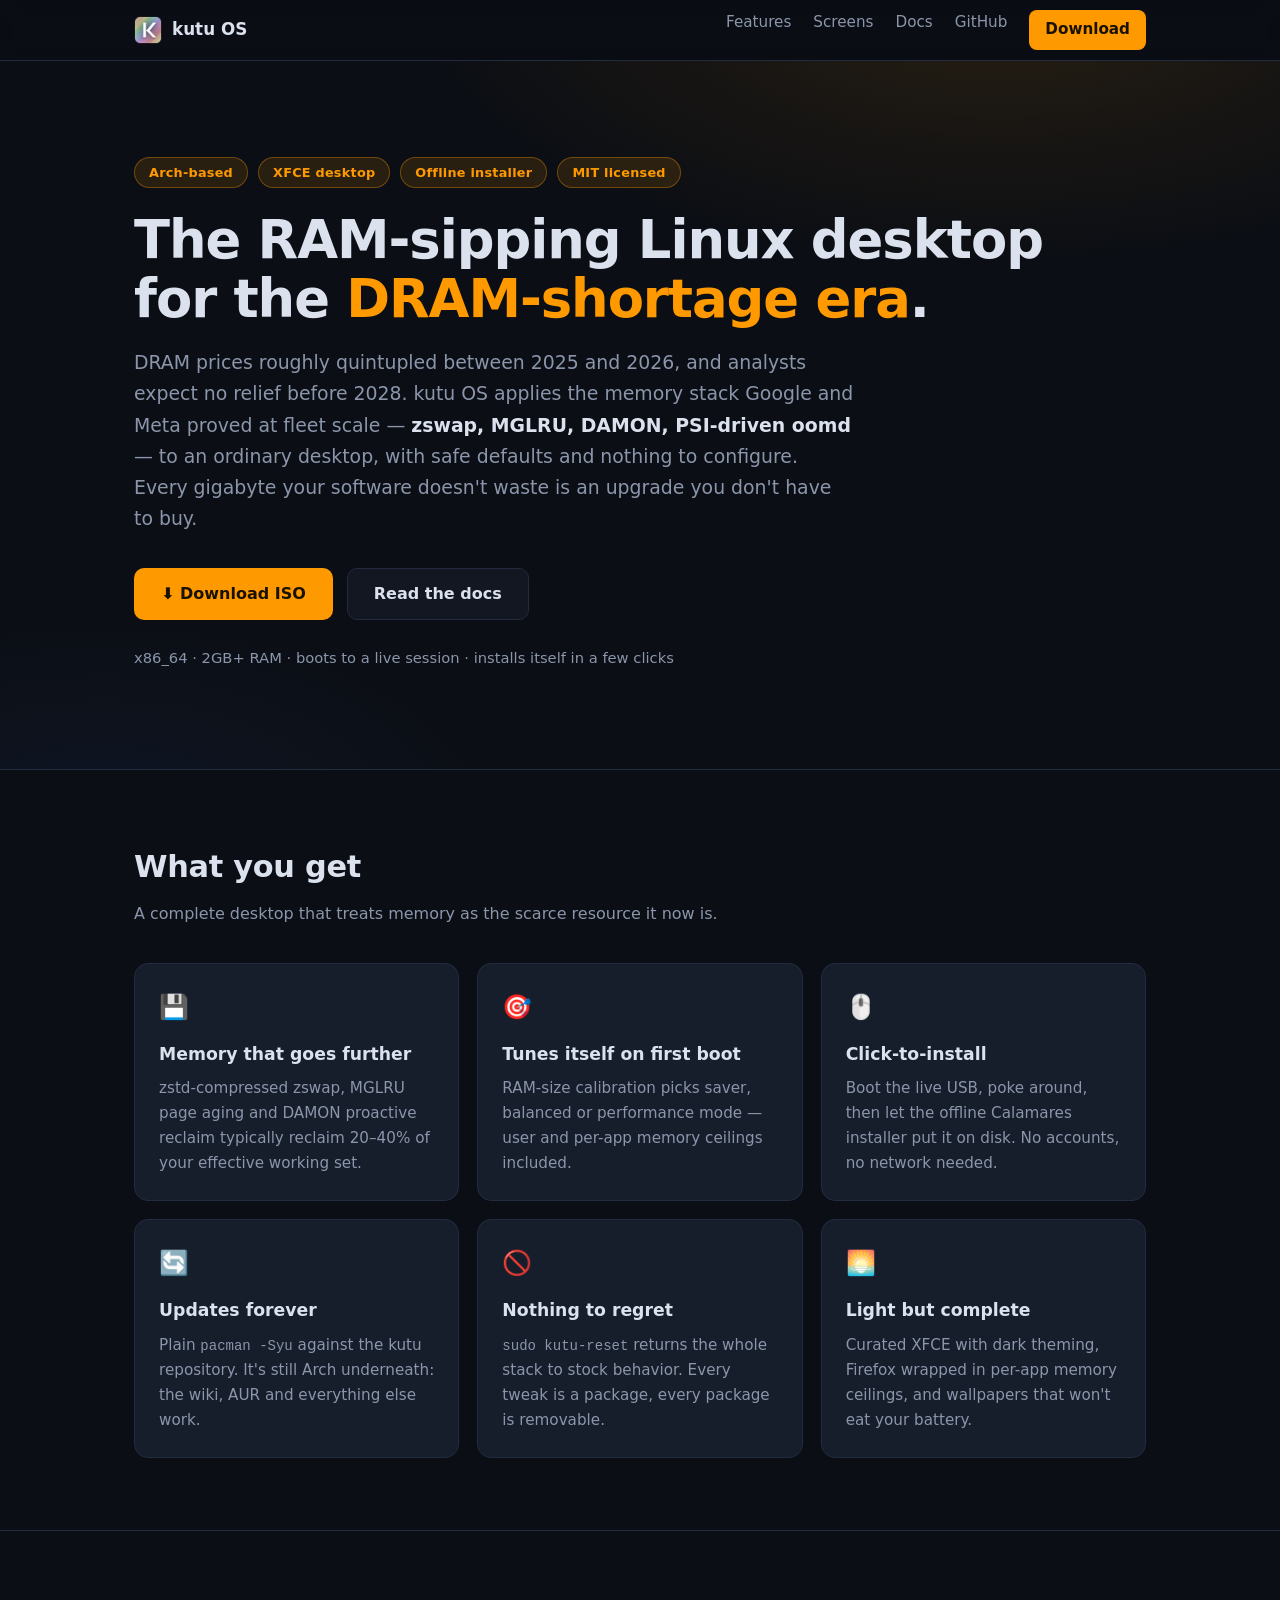
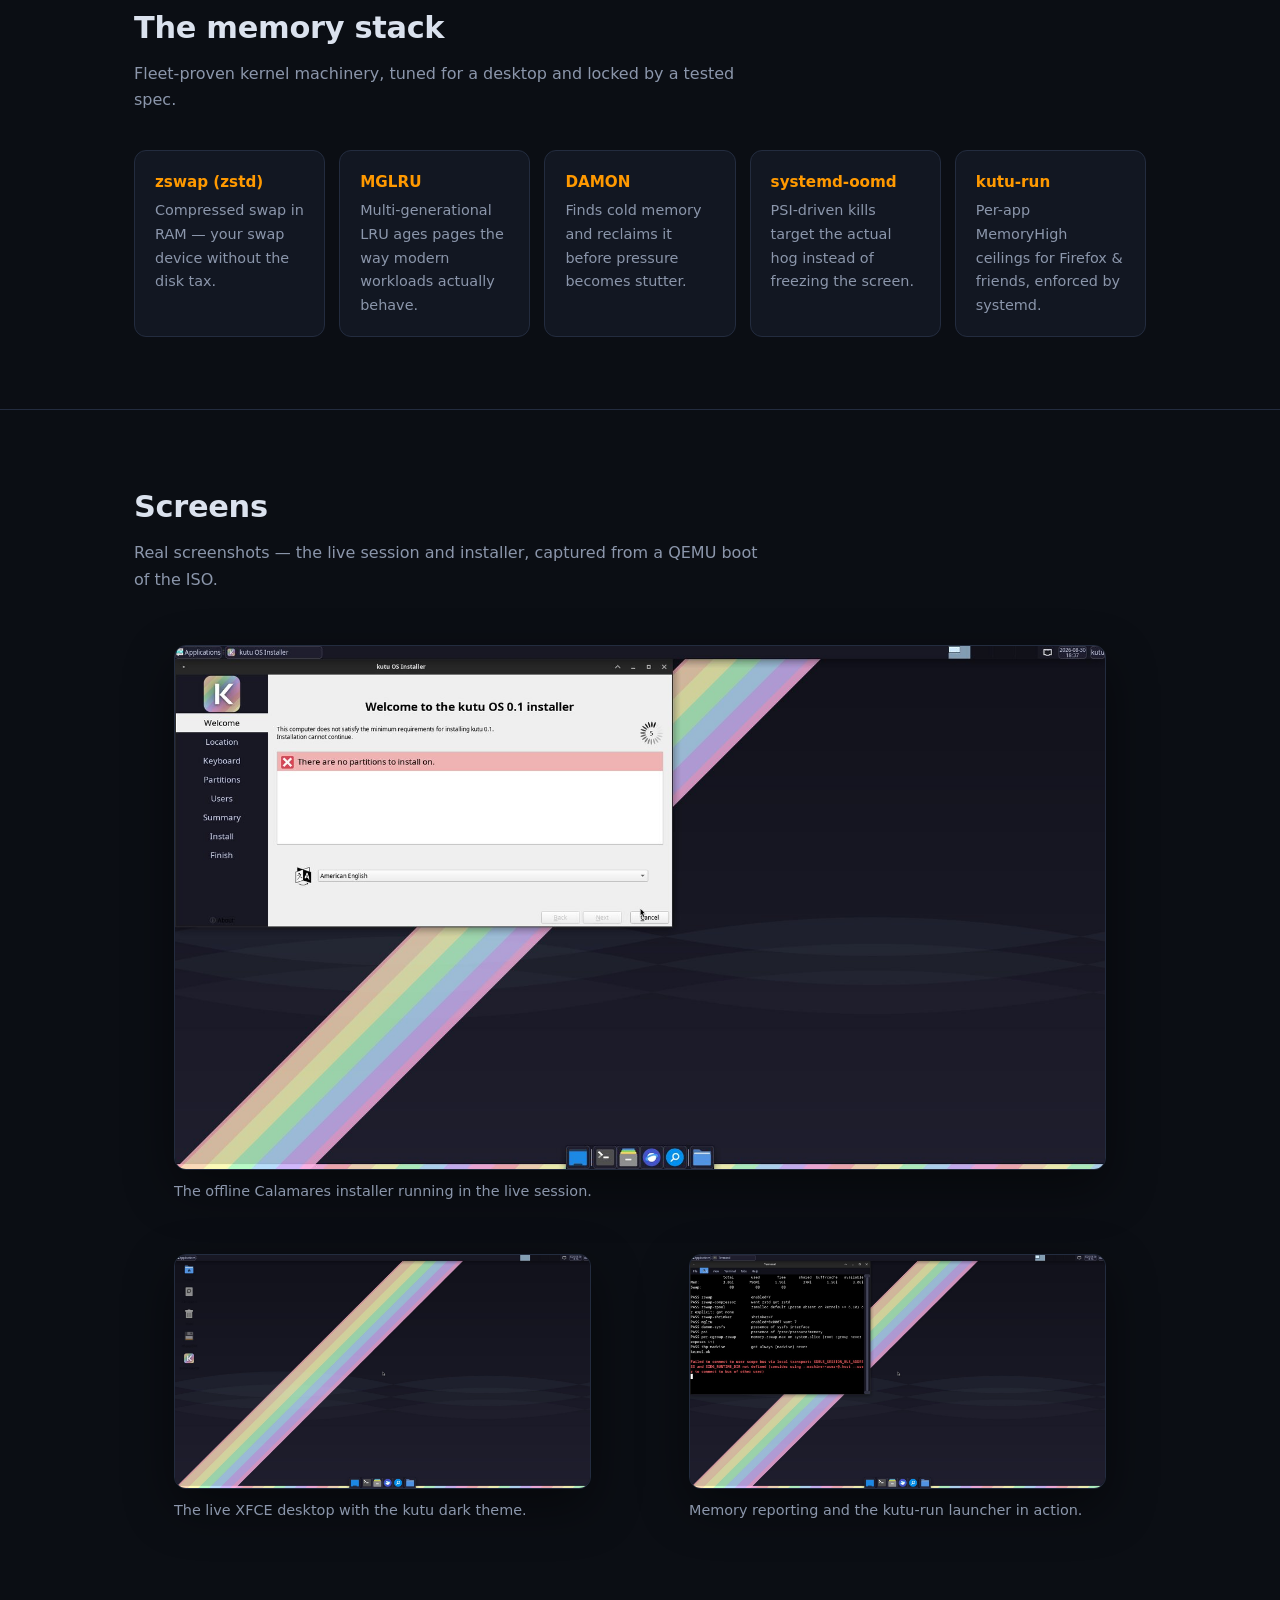
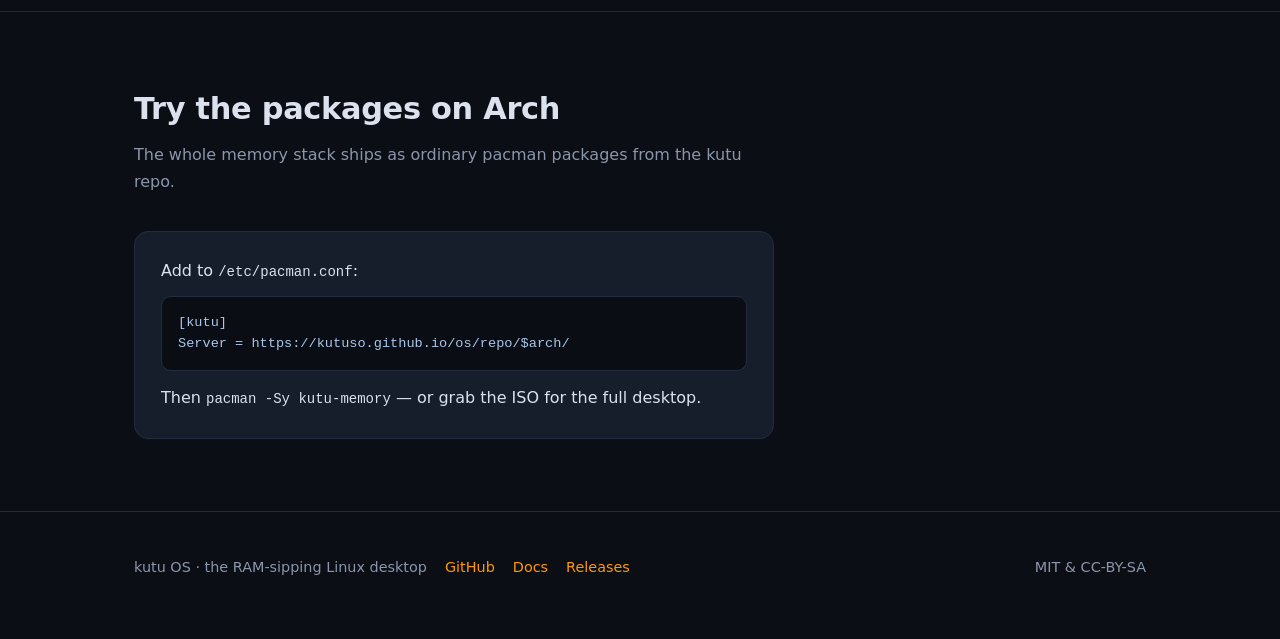
==== docs/index.html @ 1051f547 "site: host from docs/ via branch pages, move AI plans to superpowers/ pages now deploys from master " ====
<!DOCTYPE html>
<html lang="en">
<head>
  <meta charset="utf-8">
  <meta name="viewport" content="width=device-width, initial-scale=1">
  <title>kutu OS — the RAM-sipping Linux desktop</title>
  <meta name="description" content="kutu OS: a Linux desktop that treats memory as the scarce resource it is. zswap, MGLRU, DAMON, PSI-driven oomd — proven fleet-scale memory conservation for your machine.">
  <meta property="og:title" content="kutu OS — the RAM-sipping Linux desktop">
  <meta property="og:description" content="zswap, MGLRU, DAMON and PSI-driven oomd, tuned for a desktop that runs great on 4–16GB.">
  <meta property="og:image" content="screenshots/desktop.jpg">
  <style>
    :root {
      --bg: #0b0e14;
      --bg-soft: #121722;
      --card: #161d2b;
      --line: #232c3f;
      --text: #dbe2ee;
      --muted: #8b96ab;
      --accent: #ff9900;
      --accent-soft: rgba(255, 153, 0, 0.12);
      --maxw: 1060px;
    }
    * { box-sizing: border-box; }
    html { scroll-behavior: smooth; }
    body {
      margin: 0;
      background: var(--bg);
      color: var(--text);
      font: 16px/1.65 system-ui, "Segoe UI", Roboto, "Helvetica Neue", sans-serif;
    }
    a { color: var(--accent); text-decoration: none; }
    a:hover { text-decoration: underline; }
    code, pre {
      font: 0.875rem/1.5 ui-monospace, "Cascadia Code", Menlo, Consolas, monospace;
    }
    .wrap { max-width: var(--maxw); margin: 0 auto; padding: 0 24px; }

    nav {
      position: sticky; top: 0; z-index: 10;
      background: rgba(11, 14, 20, 0.85);
      backdrop-filter: blur(8px);
      border-bottom: 1px solid var(--line);
    }
    nav .wrap {
      display: flex; align-items: center; gap: 28px; height: 60px;
    }
    nav .brand {
      display: flex; align-items: center; gap: 10px;
      font-weight: 700; font-size: 1.05rem; color: var(--text);
    }
    nav .brand img { height: 28px; width: 28px; }
    nav .links { margin-left: auto; display: flex; gap: 22px; }
    nav .links a { color: var(--muted); font-size: 0.95rem; }
    nav .links a:hover { color: var(--text); text-decoration: none; }
    nav .links a.cta {
      color: #1a1200; background: var(--accent);
      padding: 7px 16px; border-radius: 8px; font-weight: 600;
    }
    nav .links a.cta:hover { filter: brightness(1.08); }

    header.hero {
      position: relative;
      padding: 96px 0 84px;
      background:
        radial-gradient(900px 420px at 78% -10%, var(--accent-soft), transparent 65%),
        radial-gradient(700px 380px at 8% 110%, rgba(64, 120, 255, 0.08), transparent 60%),
        var(--bg);
      border-bottom: 1px solid var(--line);
    }
    .chips { display: flex; flex-wrap: wrap; gap: 10px; margin-bottom: 22px; }
    .chip {
      font-size: 0.8rem; font-weight: 600; letter-spacing: 0.02em;
      color: var(--accent);
      background: var(--accent-soft);
      border: 1px solid rgba(255, 153, 0, 0.35);
      border-radius: 999px; padding: 4px 14px;
    }
    h1 {
      margin: 0 0 18px; font-size: clamp(2.1rem, 5vw, 3.3rem);
      line-height: 1.12; letter-spacing: -0.02em; font-weight: 800;
    }
    h1 .accent { color: var(--accent); }
    .lede { font-size: 1.18rem; color: var(--muted); max-width: 720px; }
    .lede strong { color: var(--text); }
    .hero-btns { display: flex; flex-wrap: wrap; gap: 14px; margin-top: 34px; }
    .btn {
      display: inline-flex; align-items: center; gap: 8px;
      padding: 12px 26px; border-radius: 10px; font-weight: 600;
      border: 1px solid transparent; font-size: 1rem;
    }
    .btn:hover { text-decoration: none; filter: brightness(1.08); }
    .btn-primary { background: var(--accent); color: #1a1200; }
    .btn-ghost { border-color: var(--line); color: var(--text); background: var(--bg-soft); }
    .hero-meta { margin-top: 26px; color: var(--muted); font-size: 0.92rem; }

    section { padding: 72px 0; border-bottom: 1px solid var(--line); }
    h2 {
      margin: 0 0 8px; font-size: 1.9rem; letter-spacing: -0.01em;
      font-weight: 750;
    }
    .section-sub { color: var(--muted); margin: 0 0 36px; max-width: 640px; }

    .grid { display: grid; gap: 18px; grid-template-columns: repeat(auto-fit, minmax(290px, 1fr)); }
    .card {
      background: var(--card); border: 1px solid var(--line);
      border-radius: 14px; padding: 24px;
    }
    .card h3 { margin: 12px 0 8px; font-size: 1.08rem; }
    .card p { margin: 0; color: var(--muted); font-size: 0.95rem; }
    .card .ico { font-size: 1.5rem; }

    .stack-strip {
      display: grid; gap: 14px;
      grid-template-columns: repeat(auto-fit, minmax(190px, 1fr));
    }
    .stack-strip .cell {
      background: var(--bg-soft); border: 1px solid var(--line);
      border-radius: 12px; padding: 18px 20px;
    }
    .stack-strip b { color: var(--accent); font-size: 0.95rem; }
    .stack-strip span { display: block; color: var(--muted); font-size: 0.9rem; margin-top: 4px; }

    .shots { display: grid; gap: 18px; grid-template-columns: 1fr; }
    .shot { position: relative; }
    .shot img {
      width: 100%; display: block; border-radius: 12px;
      border: 1px solid var(--line);
      box-shadow: 0 18px 50px rgba(0, 0, 0, 0.45);
    }
    .shot figcaption { color: var(--muted); font-size: 0.9rem; margin-top: 10px; }
    .shot-grid { display: grid; gap: 18px; grid-template-columns: repeat(auto-fit, minmax(300px, 1fr)); }

    .repo-box {
      background: var(--card); border: 1px solid var(--line);
      border-radius: 14px; padding: 26px; max-width: 640px;
    }
    .repo-box pre {
      margin: 12px 0 0; padding: 16px; border-radius: 10px;
      background: #0a0d13; border: 1px solid var(--line);
      overflow-x: auto; color: #a8c7ea; font-size: 0.85rem;
    }

    footer { padding: 44px 0 60px; color: var(--muted); font-size: 0.9rem; }
    footer .wrap { display: flex; flex-wrap: wrap; gap: 18px; align-items: center; }
    footer .sep { margin-left: auto; }
  </style>
</head>
<body>

<nav>
  <div class="wrap">
    <a class="brand" href="#"><img src="logo.png" alt="kutu OS logo"> kutu OS</a>
    <div class="links">
      <a href="#features">Features</a>
      <a href="#screens">Screens</a>
      <a href="docs.html">Docs</a>
      <a href="https://github.com/kutuso/os">GitHub</a>
      <a class="cta" href="https://github.com/kutuso/os/releases/latest">Download</a>
    </div>
  </div>
</nav>

<header class="hero">
  <div class="wrap">
    <div class="chips">
      <span class="chip">Arch-based</span>
      <span class="chip">XFCE desktop</span>
      <span class="chip">Offline installer</span>
      <span class="chip">MIT licensed</span>
    </div>
    <h1>The RAM-sipping Linux desktop<br>for the <span class="accent">DRAM-shortage era</span>.</h1>
    <p class="lede">
      DRAM prices roughly quintupled between 2025 and 2026, and analysts expect no
      relief before 2028. kutu OS applies the memory stack Google and Meta proved at
      fleet scale — <strong>zswap, MGLRU, DAMON, PSI-driven oomd</strong> — to an
      ordinary desktop, with safe defaults and nothing to configure. Every gigabyte
      your software doesn't waste is an upgrade you don't have to buy.
    </p>
    <div class="hero-btns">
      <a class="btn btn-primary" href="https://github.com/kutuso/os/releases/latest">&#11015;&#65039; Download ISO</a>
      <a class="btn btn-ghost" href="docs.html">Read the docs</a>
    </div>
    <p class="hero-meta">x86_64 &middot; 2GB+ RAM &middot; boots to a live session &middot; installs itself in a few clicks</p>
  </div>
</header>

<section id="features">
  <div class="wrap">
    <h2>What you get</h2>
    <p class="section-sub">A complete desktop that treats memory as the scarce resource it now is.</p>
    <div class="grid">
      <div class="card"><div class="ico">&#128190;</div><h3>Memory that goes further</h3>
        <p>zstd-compressed zswap, MGLRU page aging and DAMON proactive reclaim typically reclaim 20–40% of your effective working set.</p></div>
      <div class="card"><div class="ico">&#127919;</div><h3>Tunes itself on first boot</h3>
        <p>RAM-size calibration picks saver, balanced or performance mode — user and per-app memory ceilings included.</p></div>
      <div class="card"><div class="ico">&#128433;&#65039;</div><h3>Click-to-install</h3>
        <p>Boot the live USB, poke around, then let the offline Calamares installer put it on disk. No accounts, no network needed.</p></div>
      <div class="card"><div class="ico">&#128260;</div><h3>Updates forever</h3>
        <p>Plain <code>pacman -Syu</code> against the kutu repository. It's still Arch underneath: the wiki, AUR and everything else work.</p></div>
      <div class="card"><div class="ico">&#128683;</div><h3>Nothing to regret</h3>
        <p><code>sudo kutu-reset</code> returns the whole stack to stock behavior. Every tweak is a package, every package is removable.</p></div>
      <div class="card"><div class="ico">&#127749;</div><h3>Light but complete</h3>
        <p>Curated XFCE with dark theming, Firefox wrapped in per-app memory ceilings, and wallpapers that won't eat your battery.</p></div>
    </div>
  </div>
</section>

<section id="stack">
  <div class="wrap">
    <h2>The memory stack</h2>
    <p class="section-sub">Fleet-proven kernel machinery, tuned for a desktop and locked by a tested spec.</p>
    <div class="stack-strip">
      <div class="cell"><b>zswap (zstd)</b><span>Compressed swap in RAM — your swap device without the disk tax.</span></div>
      <div class="cell"><b>MGLRU</b><span>Multi-generational LRU ages pages the way modern workloads actually behave.</span></div>
      <div class="cell"><b>DAMON</b><span>Finds cold memory and reclaims it before pressure becomes stutter.</span></div>
      <div class="cell"><b>systemd-oomd</b><span>PSI-driven kills target the actual hog instead of freezing the screen.</span></div>
      <div class="cell"><b>kutu-run</b><span>Per-app MemoryHigh ceilings for Firefox &amp; friends, enforced by systemd.</span></div>
    </div>
  </div>
</section>

<section id="screens">
  <div class="wrap">
    <h2>Screens</h2>
    <p class="section-sub">Real screenshots — the live session and installer, captured from a QEMU boot of the ISO.</p>
    <div class="shots">
      <figure class="shot">
        <img src="screenshots/installer.jpg" alt="The kutu OS Calamares installer" loading="lazy">
        <figcaption>The offline Calamares installer running in the live session.</figcaption>
      </figure>
      <div class="shot-grid">
        <figure class="shot">
          <img src="screenshots/desktop.jpg" alt="kutu OS live XFCE desktop" loading="lazy">
          <figcaption>The live XFCE desktop with the kutu dark theme.</figcaption>
        </figure>
        <figure class="shot">
          <img src="screenshots/terminal.jpg" alt="kutu OS memory tools in a terminal" loading="lazy">
          <figcaption>Memory reporting and the kutu-run launcher in action.</figcaption>
        </figure>
      </div>
    </div>
  </div>
</section>

<section id="repo">
  <div class="wrap">
    <h2>Try the packages on Arch</h2>
    <p class="section-sub">The whole memory stack ships as ordinary pacman packages from the kutu repo.</p>
    <div class="repo-box">
      <p style="margin:0">Add to <code>/etc/pacman.conf</code>:</p>
      <pre>[kutu]
Server = https://kutuso.github.io/os/repo/$arch/</pre>
      <p style="margin:14px 0 0">Then <code>pacman -Sy kutu-memory</code> — or grab the ISO for the full desktop.</p>
    </div>
  </div>
</section>

<footer>
  <div class="wrap">
    <span>kutu OS &middot; the RAM-sipping Linux desktop</span>
    <a href="https://github.com/kutuso/os">GitHub</a>
    <a href="docs.html">Docs</a>
    <a href="https://github.com/kutuso/os/releases">Releases</a>
    <span class="sep">MIT &amp; CC-BY-SA</span>
  </div>
</footer>

</body>
</html>
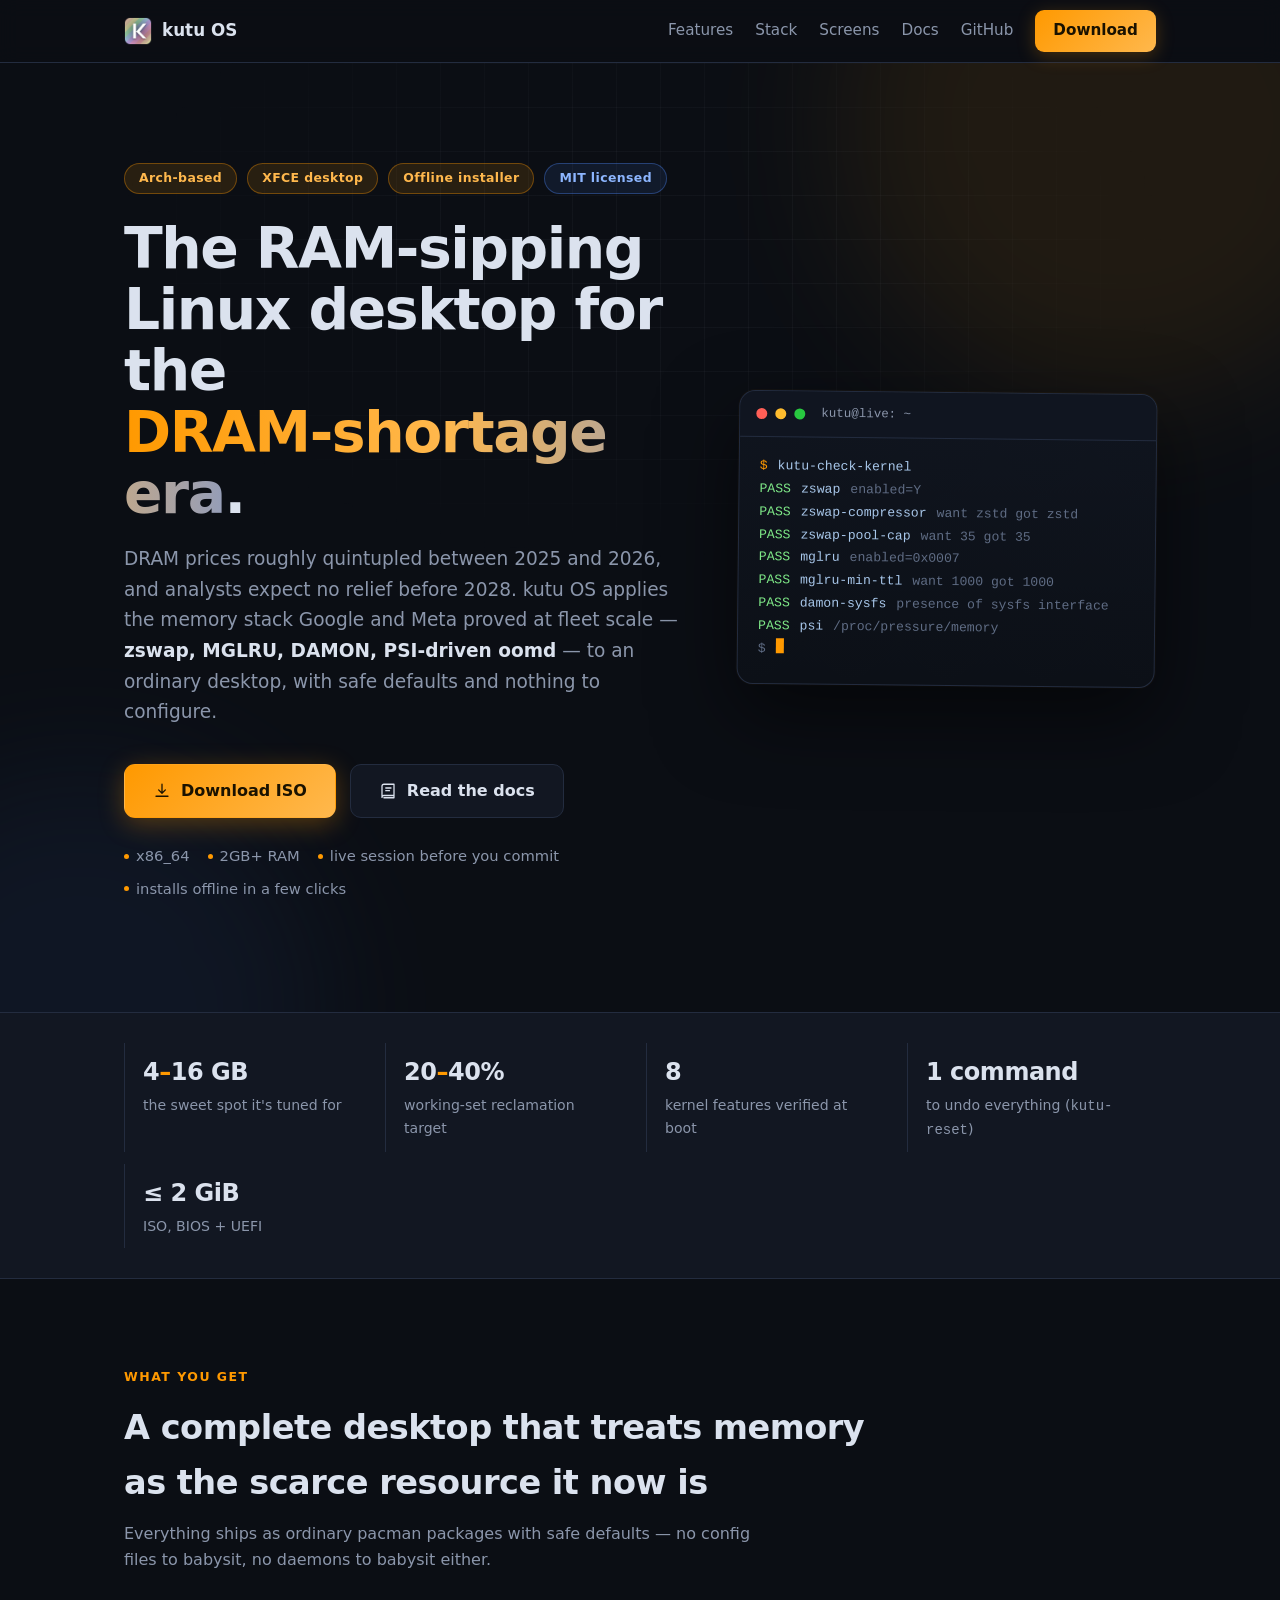
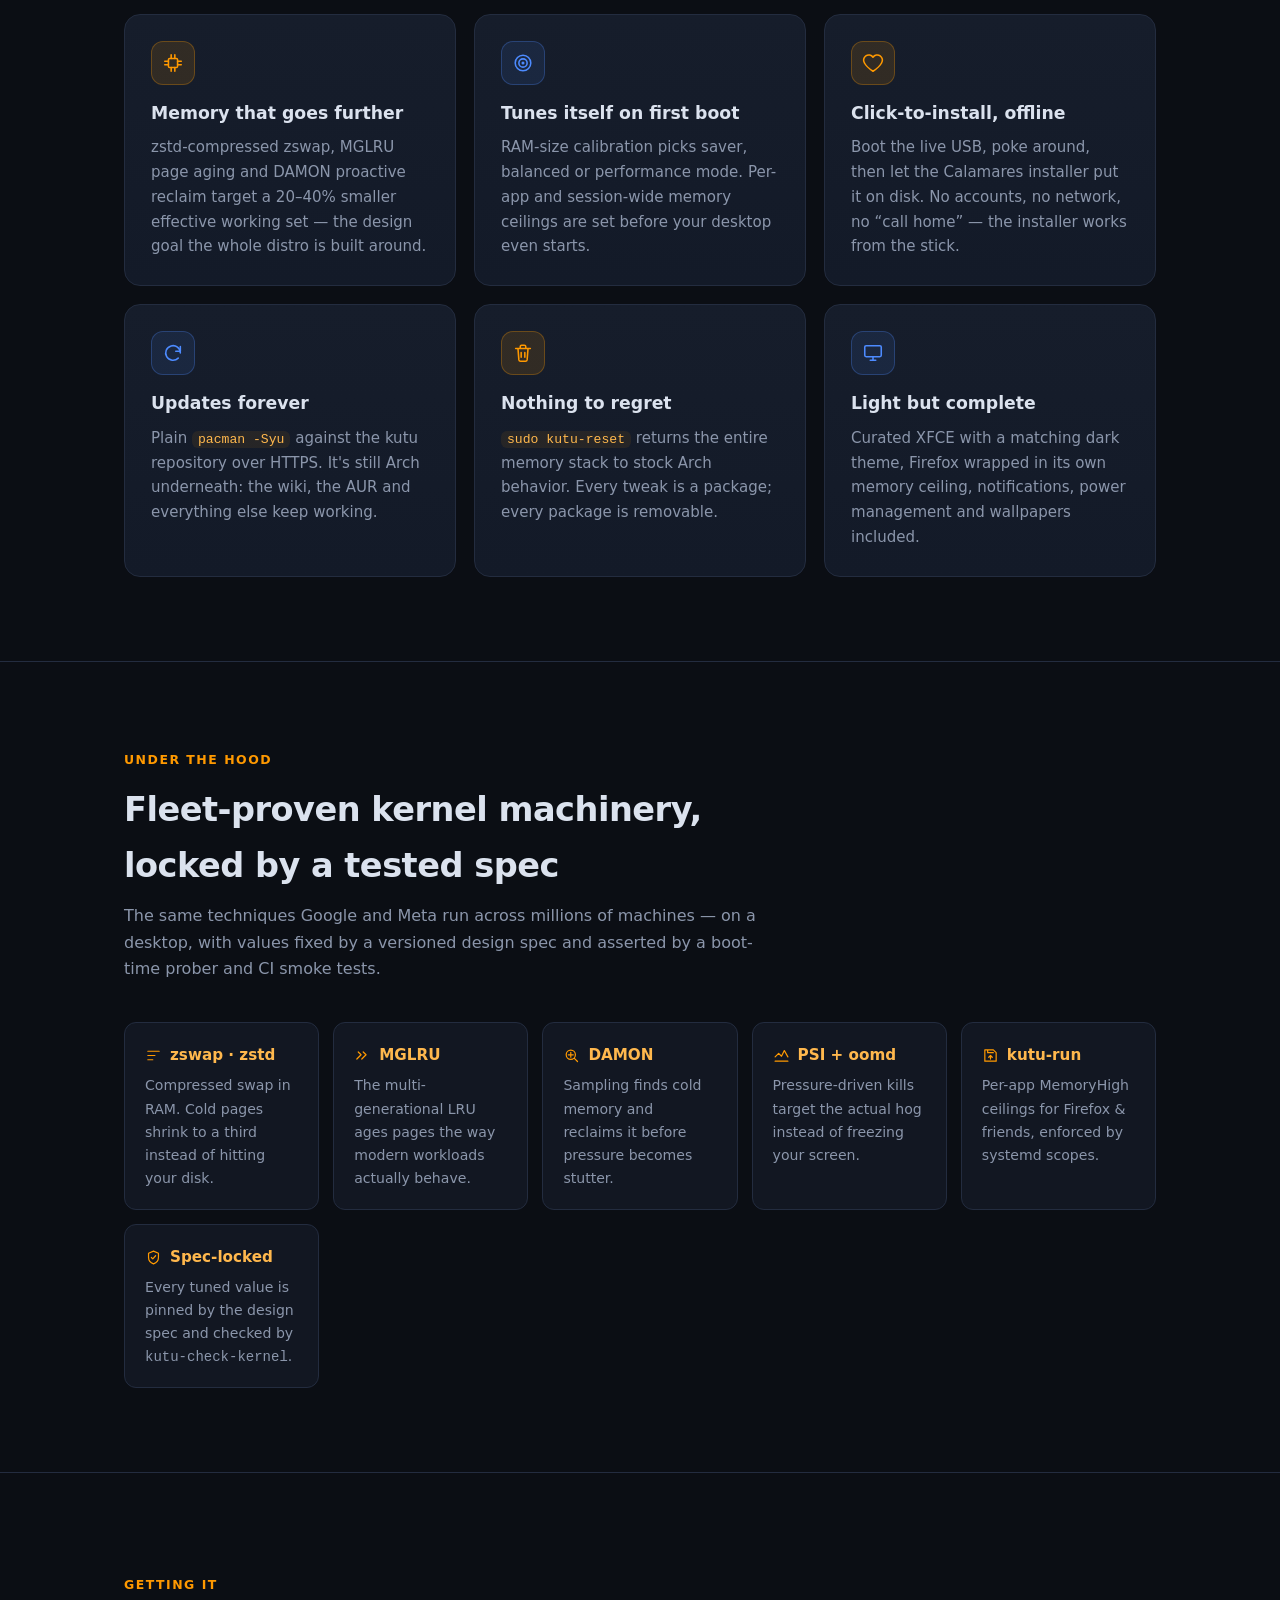
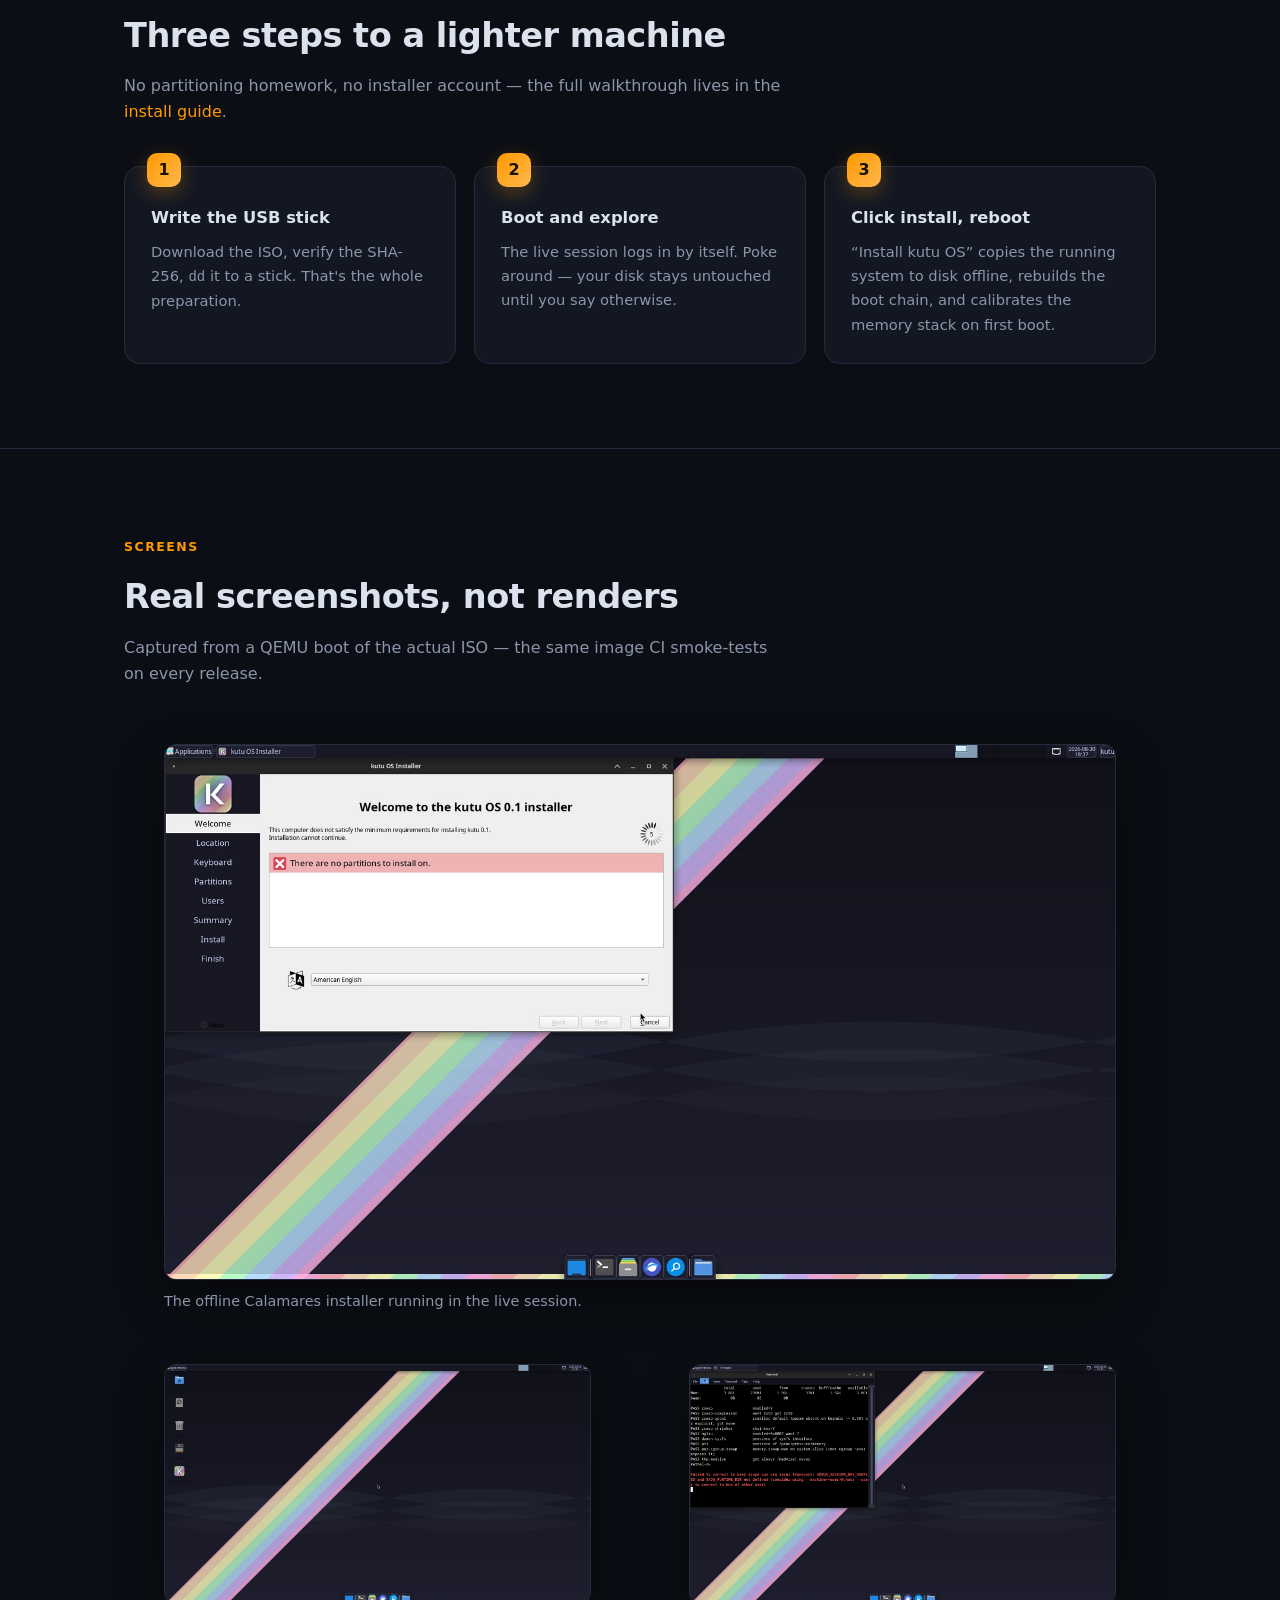
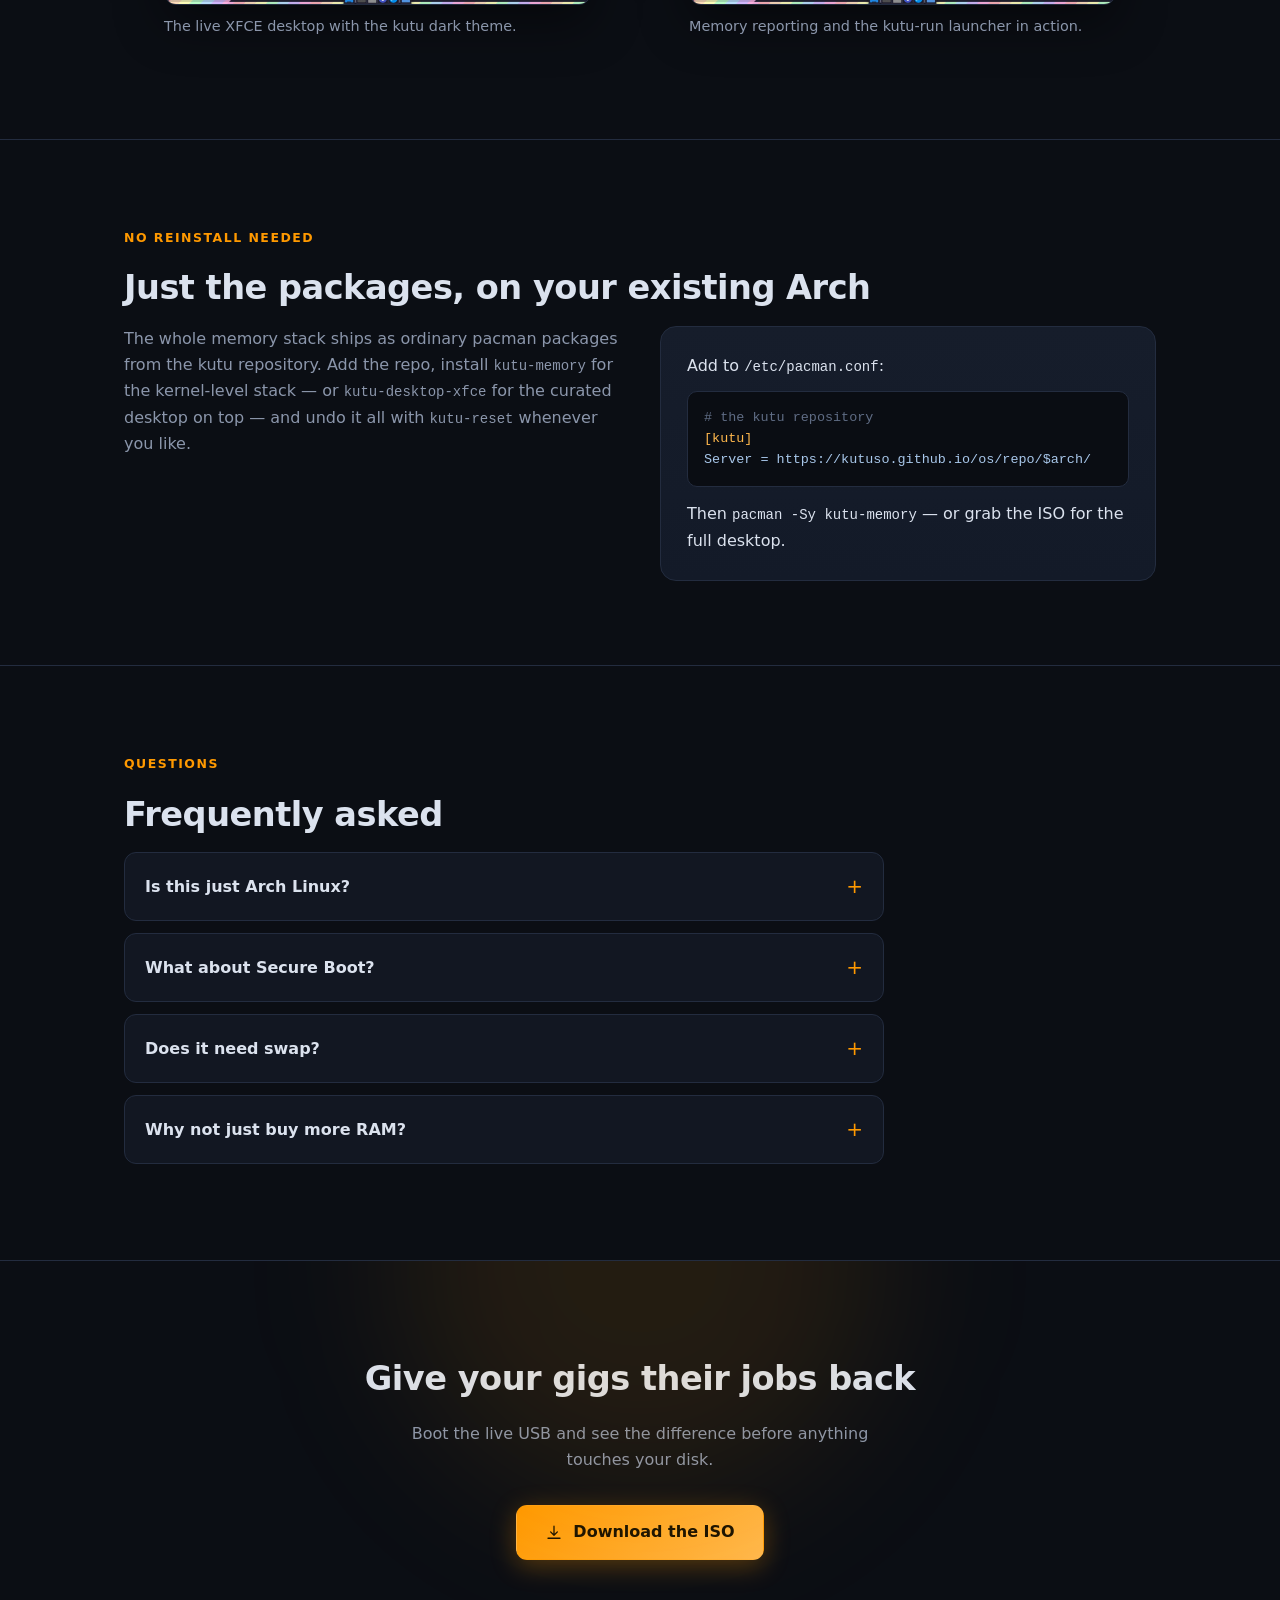
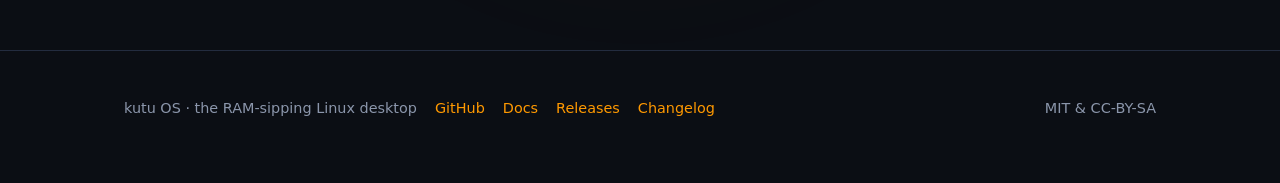
==== commit f5da7771: "site: redesign the landing page" ====
--- a/docs/index.html
+++ b/docs/index.html
@@ -7,18 +7,25 @@
   <meta name="description" content="kutu OS: a Linux desktop that treats memory as the scarce resource it is. zswap, MGLRU, DAMON, PSI-driven oomd — proven fleet-scale memory conservation for your machine.">
   <meta property="og:title" content="kutu OS — the RAM-sipping Linux desktop">
   <meta property="og:description" content="zswap, MGLRU, DAMON and PSI-driven oomd, tuned for a desktop that runs great on 4–16GB.">
-  <meta property="og:image" content="screenshots/desktop.jpg">
+  <meta property="og:image" content="https://kutu.so/screenshots/desktop.jpg">
+  <link rel="icon" href="logo.png">
   <style>
     :root {
       --bg: #0b0e14;
       --bg-soft: #121722;
       --card: #161d2b;
+      --card-hi: #1a2334;
       --line: #232c3f;
       --text: #dbe2ee;
       --muted: #8b96ab;
       --accent: #ff9900;
+      --accent-hi: #ffb84d;
       --accent-soft: rgba(255, 153, 0, 0.12);
-      --maxw: 1060px;
+      --blue: #4d8bff;
+      --blue-soft: rgba(77, 139, 255, 0.10);
+      --green: #7ee787;
+      --maxw: 1080px;
+      --radius: 16px;
     }
     * { box-sizing: border-box; }
     html { scroll-behavior: smooth; }
@@ -27,122 +34,232 @@
       background: var(--bg);
       color: var(--text);
       font: 16px/1.65 system-ui, "Segoe UI", Roboto, "Helvetica Neue", sans-serif;
+      overflow-x: hidden;
     }
     a { color: var(--accent); text-decoration: none; }
     a:hover { text-decoration: underline; }
-    code, pre {
-      font: 0.875rem/1.5 ui-monospace, "Cascadia Code", Menlo, Consolas, monospace;
-    }
+    code, pre { font: 0.875rem/1.55 ui-monospace, "Cascadia Code", Menlo, Consolas, monospace; }
     .wrap { max-width: var(--maxw); margin: 0 auto; padding: 0 24px; }
+    .ico { width: 22px; height: 22px; stroke: var(--accent); fill: none; stroke-width: 1.7; stroke-linecap: round; stroke-linejoin: round; flex: none; }
+    .ico-b { stroke: var(--blue); }
 
     nav {
-      position: sticky; top: 0; z-index: 10;
-      background: rgba(11, 14, 20, 0.85);
-      backdrop-filter: blur(8px);
+      position: sticky; top: 0; z-index: 50;
+      background: rgba(11, 14, 20, 0.82);
+      backdrop-filter: blur(10px);
       border-bottom: 1px solid var(--line);
     }
-    nav .wrap {
-      display: flex; align-items: center; gap: 28px; height: 60px;
-    }
-    nav .brand {
-      display: flex; align-items: center; gap: 10px;
-      font-weight: 700; font-size: 1.05rem; color: var(--text);
-    }
+    nav .wrap { display: flex; align-items: center; gap: 28px; height: 62px; }
+    nav .brand { display: flex; align-items: center; gap: 10px; font-weight: 750; font-size: 1.05rem; color: var(--text); }
     nav .brand img { height: 28px; width: 28px; }
-    nav .links { margin-left: auto; display: flex; gap: 22px; }
+    nav .links { margin-left: auto; display: flex; gap: 22px; align-items: center; }
     nav .links a { color: var(--muted); font-size: 0.95rem; }
     nav .links a:hover { color: var(--text); text-decoration: none; }
     nav .links a.cta {
-      color: #1a1200; background: var(--accent);
-      padding: 7px 16px; border-radius: 8px; font-weight: 600;
-    }
-    nav .links a.cta:hover { filter: brightness(1.08); }
-
-    header.hero {
-      position: relative;
-      padding: 96px 0 84px;
-      background:
-        radial-gradient(900px 420px at 78% -10%, var(--accent-soft), transparent 65%),
-        radial-gradient(700px 380px at 8% 110%, rgba(64, 120, 255, 0.08), transparent 60%),
-        var(--bg);
-      border-bottom: 1px solid var(--line);
-    }
-    .chips { display: flex; flex-wrap: wrap; gap: 10px; margin-bottom: 22px; }
+      color: #1a1200; background: linear-gradient(135deg, var(--accent), var(--accent-hi));
+      padding: 8px 18px; border-radius: 9px; font-weight: 650;
+      box-shadow: 0 4px 18px rgba(255, 153, 0, 0.25);
+    }
+    nav .links a.cta:hover { filter: brightness(1.07); }
+
+    header.hero { position: relative; padding: 100px 0 96px; border-bottom: 1px solid var(--line); overflow: hidden; }
+    .orb { position: absolute; border-radius: 50%; filter: blur(70px); opacity: 0.55; pointer-events: none; }
+    .orb-a { width: 560px; height: 560px; background: rgba(255, 153, 0, 0.16); top: -220px; right: -120px; animation: drift 26s ease-in-out infinite alternate; }
+    .orb-b { width: 480px; height: 480px; background: rgba(77, 139, 255, 0.13); bottom: -240px; left: -160px; animation: drift 32s ease-in-out infinite alternate-reverse; }
+    @keyframes drift { from { transform: translate(0, 0) scale(1); } to { transform: translate(-60px, 50px) scale(1.12); } }
+    .hero-grid {
+      position: absolute; inset: 0; pointer-events: none;
+      background-image: linear-gradient(rgba(219, 226, 238, 0.035) 1px, transparent 1px),
+                        linear-gradient(90deg, rgba(219, 226, 238, 0.035) 1px, transparent 1px);
+      background-size: 44px 44px;
+      -webkit-mask-image: radial-gradient(720px 420px at 50% 20%, #000 30%, transparent 75%);
+      mask-image: radial-gradient(720px 420px at 50% 20%, #000 30%, transparent 75%);
+    }
+    .hero .wrap { position: relative; display: grid; gap: 48px; grid-template-columns: 1.15fr 0.85fr; align-items: center; }
+    @media (max-width: 900px) { .hero .wrap { grid-template-columns: 1fr; } }
+
+    .chips { display: flex; flex-wrap: wrap; gap: 10px; margin-bottom: 24px; }
     .chip {
-      font-size: 0.8rem; font-weight: 600; letter-spacing: 0.02em;
-      color: var(--accent);
-      background: var(--accent-soft);
+      font-size: 0.78rem; font-weight: 650; letter-spacing: 0.03em;
+      color: var(--accent-hi); background: var(--accent-soft);
       border: 1px solid rgba(255, 153, 0, 0.35);
       border-radius: 999px; padding: 4px 14px;
     }
+    .chip.blue { color: #8db6ff; background: var(--blue-soft); border-color: rgba(77, 139, 255, 0.35); }
     h1 {
-      margin: 0 0 18px; font-size: clamp(2.1rem, 5vw, 3.3rem);
-      line-height: 1.12; letter-spacing: -0.02em; font-weight: 800;
+      margin: 0 0 20px; font-size: clamp(2.2rem, 5vw, 3.55rem);
+      line-height: 1.08; letter-spacing: -0.025em; font-weight: 800;
     }
     h1 .accent { color: var(--accent); }
-    .lede { font-size: 1.18rem; color: var(--muted); max-width: 720px; }
+    h1 .grad {
+      background: linear-gradient(90deg, var(--accent) 0%, var(--accent-hi) 55%, var(--blue) 130%);
+      -webkit-background-clip: text; background-clip: text; color: transparent;
+    }
+    .lede { font-size: 1.16rem; color: var(--muted); max-width: 620px; }
     .lede strong { color: var(--text); }
-    .hero-btns { display: flex; flex-wrap: wrap; gap: 14px; margin-top: 34px; }
+    .hero-btns { display: flex; flex-wrap: wrap; gap: 14px; margin-top: 36px; }
     .btn {
+      display: inline-flex; align-items: center; gap: 10px;
+      padding: 13px 28px; border-radius: 11px; font-weight: 650;
+      border: 1px solid transparent; font-size: 1rem;
+      transition: transform 0.15s ease, box-shadow 0.15s ease, filter 0.15s ease;
+    }
+    .btn:hover { text-decoration: none; transform: translateY(-1px); filter: brightness(1.07); }
+    .btn-primary {
+      background: linear-gradient(135deg, var(--accent), var(--accent-hi));
+      color: #1a1200; box-shadow: 0 6px 26px rgba(255, 153, 0, 0.3);
+    }
+    .btn-ghost { border-color: var(--line); color: var(--text); background: var(--bg-soft); }
+    .btn .ico { stroke: currentColor; width: 18px; height: 18px; }
+    .btn-primary .ico { stroke: #1a1200; }
+    .hero-meta { margin-top: 26px; color: var(--muted); font-size: 0.92rem; display: flex; flex-wrap: wrap; gap: 8px 18px; }
+    .hero-meta span { display: inline-flex; align-items: center; gap: 7px; }
+    .hero-meta .dot { width: 5px; height: 5px; border-radius: 50%; background: var(--accent); display: inline-block; }
+
+    .term {
+      background: linear-gradient(180deg, #10151f, #0c1017);
+      border: 1px solid var(--line); border-radius: var(--radius);
+      box-shadow: 0 30px 80px rgba(0, 0, 0, 0.55), 0 0 0 1px rgba(255, 153, 0, 0.04);
+      overflow: hidden; transform: rotate(0.6deg);
+      animation: floaty 7s ease-in-out infinite alternate;
+    }
+    @keyframes floaty { from { transform: rotate(0.6deg) translateY(0); } to { transform: rotate(0.3deg) translateY(-9px); } }
+    .term-bar { display: flex; align-items: center; gap: 8px; padding: 12px 16px; border-bottom: 1px solid var(--line); background: rgba(18, 23, 34, 0.6); }
+    .term-bar i { width: 11px; height: 11px; border-radius: 50%; display: inline-block; }
+    .term-bar i:nth-child(1) { background: #ff5f57; }
+    .term-bar i:nth-child(2) { background: #febc2e; }
+    .term-bar i:nth-child(3) { background: #28c840; }
+    .term-bar span { margin-left: 8px; color: var(--muted); font-size: 0.78rem; font-family: ui-monospace, Menlo, Consolas, monospace; }
+    .term-body { padding: 18px 20px 22px; font: 0.82rem/1.75 ui-monospace, "Cascadia Code", Menlo, Consolas, monospace; }
+    .term-body .row { display: flex; gap: 10px; white-space: nowrap; }
+    .term-body .pass { color: var(--green); }
+    .term-body .name { color: #a8c7ea; }
+    .term-body .dim { color: #5f6c84; }
+    .term-body .prompt { color: var(--accent); }
+    .term-caret { display: inline-block; width: 8px; height: 15px; background: var(--accent); vertical-align: -2px; animation: blink 1.1s steps(1) infinite; }
+    @keyframes blink { 50% { opacity: 0; } }
+
+    .stats { border-bottom: 1px solid var(--line); background: var(--bg-soft); }
+    .stats .wrap { display: grid; grid-template-columns: repeat(auto-fit, minmax(200px, 1fr)); gap: 12px; padding-top: 30px; padding-bottom: 30px; }
+    .stat { display: flex; flex-direction: column; gap: 2px; padding: 10px 18px; border-left: 1px solid var(--line); }
+    .stat b { font-size: 1.5rem; letter-spacing: -0.02em; color: var(--text); }
+    .stat b em { font-style: normal; color: var(--accent); }
+    .stat span { color: var(--muted); font-size: 0.88rem; }
+
+    section { padding: 84px 0; border-bottom: 1px solid var(--line); position: relative; }
+    .kicker {
       display: inline-flex; align-items: center; gap: 8px;
-      padding: 12px 26px; border-radius: 10px; font-weight: 600;
-      border: 1px solid transparent; font-size: 1rem;
-    }
-    .btn:hover { text-decoration: none; filter: brightness(1.08); }
-    .btn-primary { background: var(--accent); color: #1a1200; }
-    .btn-ghost { border-color: var(--line); color: var(--text); background: var(--bg-soft); }
-    .hero-meta { margin-top: 26px; color: var(--muted); font-size: 0.92rem; }
-
-    section { padding: 72px 0; border-bottom: 1px solid var(--line); }
-    h2 {
-      margin: 0 0 8px; font-size: 1.9rem; letter-spacing: -0.01em;
-      font-weight: 750;
-    }
-    .section-sub { color: var(--muted); margin: 0 0 36px; max-width: 640px; }
+      font-size: 0.78rem; font-weight: 700; letter-spacing: 0.12em; text-transform: uppercase;
+      color: var(--accent); margin-bottom: 12px;
+    }
+    h2 { margin: 0 0 10px; font-size: clamp(1.6rem, 3.2vw, 2.1rem); letter-spacing: -0.015em; font-weight: 780; }
+    .section-sub { color: var(--muted); margin: 0 0 40px; max-width: 660px; }
 
     .grid { display: grid; gap: 18px; grid-template-columns: repeat(auto-fit, minmax(290px, 1fr)); }
     .card {
-      background: var(--card); border: 1px solid var(--line);
-      border-radius: 14px; padding: 24px;
-    }
-    .card h3 { margin: 12px 0 8px; font-size: 1.08rem; }
-    .card p { margin: 0; color: var(--muted); font-size: 0.95rem; }
-    .card .ico { font-size: 1.5rem; }
-
-    .stack-strip {
-      display: grid; gap: 14px;
-      grid-template-columns: repeat(auto-fit, minmax(190px, 1fr));
-    }
-    .stack-strip .cell {
+      background: linear-gradient(180deg, var(--card), #131a28);
+      border: 1px solid var(--line); border-radius: var(--radius); padding: 26px;
+      transition: transform 0.18s ease, border-color 0.18s ease, box-shadow 0.18s ease;
+    }
+    .card:hover { transform: translateY(-3px); border-color: #33405c; box-shadow: 0 14px 40px rgba(0, 0, 0, 0.35); }
+    .card .icobox {
+      width: 44px; height: 44px; border-radius: 12px;
+      background: var(--accent-soft); border: 1px solid rgba(255, 153, 0, 0.28);
+      display: flex; align-items: center; justify-content: center; margin-bottom: 14px;
+    }
+    .card .icobox.blue { background: var(--blue-soft); border-color: rgba(77, 139, 255, 0.28); }
+    .card h3 { margin: 0 0 8px; font-size: 1.08rem; }
+    .card p { margin: 0; color: var(--muted); font-size: 0.94rem; }
+    .card code { color: var(--accent-hi); background: rgba(255, 153, 0, 0.08); padding: 1px 6px; border-radius: 6px; font-size: 0.82rem; }
+
+    .stack { display: grid; gap: 14px; grid-template-columns: repeat(auto-fit, minmax(190px, 1fr)); }
+    .stack .cell {
       background: var(--bg-soft); border: 1px solid var(--line);
-      border-radius: 12px; padding: 18px 20px;
-    }
-    .stack-strip b { color: var(--accent); font-size: 0.95rem; }
-    .stack-strip span { display: block; color: var(--muted); font-size: 0.9rem; margin-top: 4px; }
+      border-radius: 12px; padding: 20px 20px 18px; position: relative; overflow: hidden;
+      transition: border-color 0.18s ease;
+    }
+    .stack .cell::after {
+      content: ""; position: absolute; inset: 0 0 auto 0; height: 2px;
+      background: linear-gradient(90deg, var(--accent), transparent 70%);
+      opacity: 0; transition: opacity 0.18s ease;
+    }
+    .stack .cell:hover { border-color: #33405c; }
+    .stack .cell:hover::after { opacity: 1; }
+    .stack b { color: var(--accent-hi); font-size: 0.95rem; display: flex; align-items: center; gap: 8px; }
+    .stack b .ico { width: 17px; height: 17px; }
+    .stack span { display: block; color: var(--muted); font-size: 0.88rem; margin-top: 6px; }
+
+    .steps { display: grid; gap: 18px; grid-template-columns: repeat(auto-fit, minmax(240px, 1fr)); counter-reset: step; }
+    .step { background: var(--bg-soft); border: 1px solid var(--line); border-radius: var(--radius); padding: 26px; position: relative; }
+    .step::before {
+      counter-increment: step; content: counter(step);
+      position: absolute; top: -14px; left: 22px;
+      width: 34px; height: 34px; border-radius: 10px;
+      background: linear-gradient(135deg, var(--accent), var(--accent-hi));
+      color: #1a1200; font-weight: 800; font-size: 1rem;
+      display: flex; align-items: center; justify-content: center;
+      box-shadow: 0 6px 20px rgba(255, 153, 0, 0.3);
+    }
+    .step h3 { margin: 12px 0 8px; font-size: 1.02rem; }
+    .step p { margin: 0; color: var(--muted); font-size: 0.92rem; }
+    .steps-wrap { padding-top: 14px; }
 
     .shots { display: grid; gap: 18px; grid-template-columns: 1fr; }
-    .shot { position: relative; }
     .shot img {
       width: 100%; display: block; border-radius: 12px;
       border: 1px solid var(--line);
       box-shadow: 0 18px 50px rgba(0, 0, 0, 0.45);
-    }
+      transition: transform 0.2s ease;
+    }
+    .shot img:hover { transform: scale(1.005); }
     .shot figcaption { color: var(--muted); font-size: 0.9rem; margin-top: 10px; }
     .shot-grid { display: grid; gap: 18px; grid-template-columns: repeat(auto-fit, minmax(300px, 1fr)); }
 
+    .split { display: grid; gap: 40px; grid-template-columns: 1fr 1fr; align-items: start; }
+    @media (max-width: 860px) { .split { grid-template-columns: 1fr; } }
     .repo-box {
-      background: var(--card); border: 1px solid var(--line);
-      border-radius: 14px; padding: 26px; max-width: 640px;
+      background: linear-gradient(180deg, var(--card), #131a28);
+      border: 1px solid var(--line); border-radius: var(--radius); padding: 26px;
     }
     .repo-box pre {
       margin: 12px 0 0; padding: 16px; border-radius: 10px;
       background: #0a0d13; border: 1px solid var(--line);
-      overflow-x: auto; color: #a8c7ea; font-size: 0.85rem;
-    }
-
-    footer { padding: 44px 0 60px; color: var(--muted); font-size: 0.9rem; }
+      overflow-x: auto; color: #a8c7ea; font-size: 0.84rem;
+    }
+    .repo-box .c { color: #5f6c84; }
+    .repo-box .k { color: var(--accent-hi); }
+
+    details.faq {
+      background: var(--bg-soft); border: 1px solid var(--line);
+      border-radius: 12px; padding: 0 20px; margin-bottom: 12px;
+    }
+    details.faq summary {
+      cursor: pointer; list-style: none; padding: 17px 0;
+      font-weight: 650; color: var(--text);
+      display: flex; align-items: center; justify-content: space-between; gap: 16px;
+    }
+    details.faq summary::-webkit-details-marker { display: none; }
+    details.faq summary::after { content: "+"; color: var(--accent); font-size: 1.25rem; font-weight: 400; transition: transform 0.15s ease; }
+    details.faq[open] summary::after { transform: rotate(45deg); }
+    details.faq p { margin: 0; padding: 0 0 18px; color: var(--muted); font-size: 0.95rem; }
+
+    .cta-band { padding: 90px 0; text-align: center; border-bottom: 1px solid var(--line); position: relative; overflow: hidden; }
+    .cta-band .orb-a2 { position: absolute; width: 480px; height: 480px; border-radius: 50%; background: rgba(255, 153, 0, 0.10); filter: blur(80px); top: -240px; left: 50%; transform: translateX(-50%); pointer-events: none; }
+    .cta-band h2 { margin-bottom: 14px; }
+    .cta-band p { color: var(--muted); max-width: 520px; margin: 0 auto 32px; }
+
+    footer { padding: 46px 0 64px; color: var(--muted); font-size: 0.9rem; }
     footer .wrap { display: flex; flex-wrap: wrap; gap: 18px; align-items: center; }
     footer .sep { margin-left: auto; }
+
+    .reveal { opacity: 0; transform: translateY(18px); transition: opacity 0.55s ease, transform 0.55s ease; }
+    .reveal.in { opacity: 1; transform: none; }
+    @media (prefers-reduced-motion: reduce) {
+      html { scroll-behavior: auto; }
+      .orb, .term, .term-caret { animation: none !important; }
+      .reveal { opacity: 1; transform: none; transition: none; }
+      .card:hover, .btn:hover, .shot img:hover { transform: none; }
+    }
   </style>
 </head>
 <body>
@@ -152,6 +269,7 @@
     <a class="brand" href="#"><img src="logo.png" alt="kutu OS logo"> kutu OS</a>
     <div class="links">
       <a href="#features">Features</a>
+      <a href="#stack">Stack</a>
       <a href="#screens">Screens</a>
       <a href="docs.html">Docs</a>
       <a href="https://github.com/kutuso/os">GitHub</a>
@@ -161,79 +279,162 @@
 </nav>
 
 <header class="hero">
-  <div class="wrap">
-    <div class="chips">
-      <span class="chip">Arch-based</span>
-      <span class="chip">XFCE desktop</span>
-      <span class="chip">Offline installer</span>
-      <span class="chip">MIT licensed</span>
-    </div>
-    <h1>The RAM-sipping Linux desktop<br>for the <span class="accent">DRAM-shortage era</span>.</h1>
-    <p class="lede">
-      DRAM prices roughly quintupled between 2025 and 2026, and analysts expect no
-      relief before 2028. kutu OS applies the memory stack Google and Meta proved at
-      fleet scale — <strong>zswap, MGLRU, DAMON, PSI-driven oomd</strong> — to an
-      ordinary desktop, with safe defaults and nothing to configure. Every gigabyte
-      your software doesn't waste is an upgrade you don't have to buy.
-    </p>
-    <div class="hero-btns">
-      <a class="btn btn-primary" href="https://github.com/kutuso/os/releases/latest">&#11015;&#65039; Download ISO</a>
-      <a class="btn btn-ghost" href="docs.html">Read the docs</a>
-    </div>
-    <p class="hero-meta">x86_64 &middot; 2GB+ RAM &middot; boots to a live session &middot; installs itself in a few clicks</p>
+  <div class="orb orb-a"></div>
+  <div class="orb orb-b"></div>
+  <div class="hero-grid"></div>
+  <div class="wrap">
+    <div>
+      <div class="chips">
+        <span class="chip">Arch-based</span>
+        <span class="chip">XFCE desktop</span>
+        <span class="chip">Offline installer</span>
+        <span class="chip blue">MIT licensed</span>
+      </div>
+      <h1>The RAM-sipping<br>Linux desktop for the<br><span class="grad">DRAM-shortage era</span>.</h1>
+      <p class="lede">
+        DRAM prices roughly quintupled between 2025 and 2026, and analysts expect no
+        relief before 2028. kutu OS applies the memory stack Google and Meta proved at
+        fleet scale — <strong>zswap, MGLRU, DAMON, PSI-driven oomd</strong> — to an
+        ordinary desktop, with safe defaults and nothing to configure.
+      </p>
+      <div class="hero-btns">
+        <a class="btn btn-primary" href="https://github.com/kutuso/os/releases/latest">
+          <svg class="ico" viewBox="0 0 24 24"><path d="M12 3v12m0 0l-4.5-4.5M12 15l4.5-4.5M4 19h16"/></svg>
+          Download ISO
+        </a>
+        <a class="btn btn-ghost" href="docs.html">
+          <svg class="ico" viewBox="0 0 24 24"><path d="M4 5.5A2.5 2.5 0 016.5 3H20v15H6.5A2.5 2.5 0 004 20.5zM20 18v3H6.5"/><path d="M9 8h7M9 11.5h5"/></svg>
+          Read the docs
+        </a>
+      </div>
+      <p class="hero-meta">
+        <span><i class="dot"></i> x86_64</span>
+        <span><i class="dot"></i> 2GB+ RAM</span>
+        <span><i class="dot"></i> live session before you commit</span>
+        <span><i class="dot"></i> installs offline in a few clicks</span>
+      </p>
+    </div>
+    <div class="term" aria-hidden="true">
+      <div class="term-bar"><i></i><i></i><i></i><span>kutu@live: ~</span></div>
+      <div class="term-body">
+        <div class="row"><span class="prompt">$</span><span class="name">kutu-check-kernel</span></div>
+        <div class="row"><span class="pass">PASS</span><span class="name">zswap</span><span class="dim">enabled=Y</span></div>
+        <div class="row"><span class="pass">PASS</span><span class="name">zswap-compressor</span><span class="dim">want zstd got zstd</span></div>
+        <div class="row"><span class="pass">PASS</span><span class="name">zswap-pool-cap</span><span class="dim">want 35 got 35</span></div>
+        <div class="row"><span class="pass">PASS</span><span class="name">mglru</span><span class="dim">enabled=0x0007</span></div>
+        <div class="row"><span class="pass">PASS</span><span class="name">mglru-min-ttl</span><span class="dim">want 1000 got 1000</span></div>
+        <div class="row"><span class="pass">PASS</span><span class="name">damon-sysfs</span><span class="dim">presence of sysfs interface</span></div>
+        <div class="row"><span class="pass">PASS</span><span class="name">psi</span><span class="dim">/proc/pressure/memory</span></div>
+        <div class="row"><span class="dim">$</span><span class="term-caret"></span></div>
+      </div>
+    </div>
   </div>
 </header>
 
+<div class="stats">
+  <div class="wrap">
+    <div class="stat"><b>4<em>&ndash;</em>16 GB</b><span>the sweet spot it's tuned for</span></div>
+    <div class="stat"><b>20<em>&ndash;</em>40%</b><span>working-set reclamation target</span></div>
+    <div class="stat"><b>8</b><span>kernel features verified at boot</span></div>
+    <div class="stat"><b>1 command</b><span>to undo everything (<code>kutu-reset</code>)</span></div>
+    <div class="stat"><b>&le; 2 GiB</b><span>ISO, BIOS + UEFI</span></div>
+  </div>
+</div>
+
 <section id="features">
   <div class="wrap">
-    <h2>What you get</h2>
-    <p class="section-sub">A complete desktop that treats memory as the scarce resource it now is.</p>
+    <div class="kicker reveal">What you get</div>
+    <h2 class="reveal">A complete desktop that treats memory<br>as the scarce resource it now is</h2>
+    <p class="section-sub reveal">Everything ships as ordinary pacman packages with safe defaults — no config files to babysit, no daemons to babysit either.</p>
     <div class="grid">
-      <div class="card"><div class="ico">&#128190;</div><h3>Memory that goes further</h3>
-        <p>zstd-compressed zswap, MGLRU page aging and DAMON proactive reclaim typically reclaim 20–40% of your effective working set.</p></div>
-      <div class="card"><div class="ico">&#127919;</div><h3>Tunes itself on first boot</h3>
-        <p>RAM-size calibration picks saver, balanced or performance mode — user and per-app memory ceilings included.</p></div>
-      <div class="card"><div class="ico">&#128433;&#65039;</div><h3>Click-to-install</h3>
-        <p>Boot the live USB, poke around, then let the offline Calamares installer put it on disk. No accounts, no network needed.</p></div>
-      <div class="card"><div class="ico">&#128260;</div><h3>Updates forever</h3>
-        <p>Plain <code>pacman -Syu</code> against the kutu repository. It's still Arch underneath: the wiki, AUR and everything else work.</p></div>
-      <div class="card"><div class="ico">&#128683;</div><h3>Nothing to regret</h3>
-        <p><code>sudo kutu-reset</code> returns the whole stack to stock behavior. Every tweak is a package, every package is removable.</p></div>
-      <div class="card"><div class="ico">&#127749;</div><h3>Light but complete</h3>
-        <p>Curated XFCE with dark theming, Firefox wrapped in per-app memory ceilings, and wallpapers that won't eat your battery.</p></div>
+      <div class="card reveal">
+        <div class="icobox"><svg class="ico" viewBox="0 0 24 24"><rect x="7" y="7" width="10" height="10" rx="1.5"/><path d="M10 3v4M14 3v4M10 17v4M14 17v4M3 10h4M3 14h4M17 10h4M17 14h4"/></svg></div>
+        <h3>Memory that goes further</h3>
+        <p>zstd-compressed zswap, MGLRU page aging and DAMON proactive reclaim target a 20&ndash;40% smaller effective working set &mdash; the design goal the whole distro is built around.</p>
+      </div>
+      <div class="card reveal">
+        <div class="icobox blue"><svg class="ico ico-b" viewBox="0 0 24 24"><circle cx="12" cy="12" r="8.5"/><circle cx="12" cy="12" r="4.5"/><circle cx="12" cy="12" r="0.8" fill="currentColor"/></svg></div>
+        <h3>Tunes itself on first boot</h3>
+        <p>RAM-size calibration picks saver, balanced or performance mode. Per-app and session-wide memory ceilings are set before your desktop even starts.</p>
+      </div>
+      <div class="card reveal">
+        <div class="icobox"><svg class="ico" viewBox="0 0 24 24"><path d="M12 21s-7-4.6-9.3-9A5.4 5.4 0 0112 5.7 5.4 5.4 0 0121.3 12C19 16.4 12 21 12 21z"/></svg></div>
+        <h3>Click-to-install, offline</h3>
+        <p>Boot the live USB, poke around, then let the Calamares installer put it on disk. No accounts, no network, no &ldquo;call home&rdquo; &mdash; the installer works from the stick.</p>
+      </div>
+      <div class="card reveal">
+        <div class="icobox blue"><svg class="ico ico-b" viewBox="0 0 24 24"><path d="M20 12a8 8 0 10-2.3 5.6"/><path d="M20 5v5h-5"/></svg></div>
+        <h3>Updates forever</h3>
+        <p>Plain <code>pacman -Syu</code> against the kutu repository over HTTPS. It's still Arch underneath: the wiki, the AUR and everything else keep working.</p>
+      </div>
+      <div class="card reveal">
+        <div class="icobox"><svg class="ico" viewBox="0 0 24 24"><path d="M4 7h16M9 7V5a1.5 1.5 0 011.5-1.5h3A1.5 1.5 0 0115 5v2M6.5 7l1 12.5A1.8 1.8 0 009.3 21h5.4a1.8 1.8 0 001.8-1.5L17.5 7"/><path d="M10 11.5v5M14 11.5v5"/></svg></div>
+        <h3>Nothing to regret</h3>
+        <p><code>sudo kutu-reset</code> returns the entire memory stack to stock Arch behavior. Every tweak is a package; every package is removable.</p>
+      </div>
+      <div class="card reveal">
+        <div class="icobox blue"><svg class="ico ico-b" viewBox="0 0 24 24"><rect x="3" y="4" width="18" height="12" rx="1.5"/><path d="M9 20h6M12 16v4"/></svg></div>
+        <h3>Light but complete</h3>
+        <p>Curated XFCE with a matching dark theme, Firefox wrapped in its own memory ceiling, notifications, power management and wallpapers included.</p>
+      </div>
     </div>
   </div>
 </section>
 
 <section id="stack">
   <div class="wrap">
-    <h2>The memory stack</h2>
-    <p class="section-sub">Fleet-proven kernel machinery, tuned for a desktop and locked by a tested spec.</p>
-    <div class="stack-strip">
-      <div class="cell"><b>zswap (zstd)</b><span>Compressed swap in RAM — your swap device without the disk tax.</span></div>
-      <div class="cell"><b>MGLRU</b><span>Multi-generational LRU ages pages the way modern workloads actually behave.</span></div>
-      <div class="cell"><b>DAMON</b><span>Finds cold memory and reclaims it before pressure becomes stutter.</span></div>
-      <div class="cell"><b>systemd-oomd</b><span>PSI-driven kills target the actual hog instead of freezing the screen.</span></div>
-      <div class="cell"><b>kutu-run</b><span>Per-app MemoryHigh ceilings for Firefox &amp; friends, enforced by systemd.</span></div>
+    <div class="kicker reveal">Under the hood</div>
+    <h2 class="reveal">Fleet-proven kernel machinery,<br>locked by a tested spec</h2>
+    <p class="section-sub reveal">The same techniques Google and Meta run across millions of machines &mdash; on a desktop, with values fixed by a versioned design spec and asserted by a boot-time prober and CI smoke tests.</p>
+    <div class="stack">
+      <div class="cell reveal"><b><svg class="ico" viewBox="0 0 24 24"><path d="M4 6h16M4 12h10M4 18h7"/></svg>zswap &middot; zstd</b><span>Compressed swap in RAM. Cold pages shrink to a third instead of hitting your disk.</span></div>
+      <div class="cell reveal"><b><svg class="ico" viewBox="0 0 24 24"><path d="M4 17l6-6-4-4M11 17l6-6-4-4"/></svg>MGLRU</b><span>The multi-generational LRU ages pages the way modern workloads actually behave.</span></div>
+      <div class="cell reveal"><b><svg class="ico" viewBox="0 0 24 24"><circle cx="11" cy="11" r="6.5"/><path d="M11 7.5v7M7.5 11h7M16 16l4.5 4.5"/></svg>DAMON</b><span>Sampling finds cold memory and reclaims it before pressure becomes stutter.</span></div>
+      <div class="cell reveal"><b><svg class="ico" viewBox="0 0 24 24"><path d="M3 14l5-5 4 4 4-8 5 9"/><path d="M3 20h18"/></svg>PSI + oomd</b><span>Pressure-driven kills target the actual hog instead of freezing your screen.</span></div>
+      <div class="cell reveal"><b><svg class="ico" viewBox="0 0 24 24"><path d="M8 4h8l4 4v12H4V4zM8 4v4h8"/><path d="M12 12v5M9.5 14.5L12 12l2.5 2.5"/></svg>kutu-run</b><span>Per-app MemoryHigh ceilings for Firefox &amp; friends, enforced by systemd scopes.</span></div>
+      <div class="cell reveal"><b><svg class="ico" viewBox="0 0 24 24"><path d="M12 3l7 3v6c0 4.4-3 7.6-7 9-4-1.4-7-4.6-7-9V6z"/><path d="M9 12l2 2 4-4.5"/></svg>Spec-locked</b><span>Every tuned value is pinned by the design spec and checked by <code>kutu-check-kernel</code>.</span></div>
+    </div>
+  </div>
+</section>
+
+<section id="how">
+  <div class="wrap steps-wrap">
+    <div class="kicker reveal">Getting it</div>
+    <h2 class="reveal">Three steps to a lighter machine</h2>
+    <p class="section-sub reveal">No partitioning homework, no installer account &mdash; the full walkthrough lives in the <a href="docs.html#/INSTALL.md">install guide</a>.</p>
+    <div class="steps">
+      <div class="step reveal">
+        <h3>Write the USB stick</h3>
+        <p>Download the ISO, verify the SHA-256, <code>dd</code> it to a stick. That's the whole preparation.</p>
+      </div>
+      <div class="step reveal">
+        <h3>Boot and explore</h3>
+        <p>The live session logs in by itself. Poke around &mdash; your disk stays untouched until you say otherwise.</p>
+      </div>
+      <div class="step reveal">
+        <h3>Click install, reboot</h3>
+        <p>&ldquo;Install kutu OS&rdquo; copies the running system to disk offline, rebuilds the boot chain, and calibrates the memory stack on first boot.</p>
+      </div>
     </div>
   </div>
 </section>
 
 <section id="screens">
   <div class="wrap">
-    <h2>Screens</h2>
-    <p class="section-sub">Real screenshots — the live session and installer, captured from a QEMU boot of the ISO.</p>
+    <div class="kicker reveal">Screens</div>
+    <h2 class="reveal">Real screenshots, not renders</h2>
+    <p class="section-sub reveal">Captured from a QEMU boot of the actual ISO &mdash; the same image CI smoke-tests on every release.</p>
     <div class="shots">
-      <figure class="shot">
+      <figure class="shot reveal">
         <img src="screenshots/installer.jpg" alt="The kutu OS Calamares installer" loading="lazy">
         <figcaption>The offline Calamares installer running in the live session.</figcaption>
       </figure>
       <div class="shot-grid">
-        <figure class="shot">
+        <figure class="shot reveal">
           <img src="screenshots/desktop.jpg" alt="kutu OS live XFCE desktop" loading="lazy">
           <figcaption>The live XFCE desktop with the kutu dark theme.</figcaption>
         </figure>
-        <figure class="shot">
+        <figure class="shot reveal">
           <img src="screenshots/terminal.jpg" alt="kutu OS memory tools in a terminal" loading="lazy">
           <figcaption>Memory reporting and the kutu-run launcher in action.</figcaption>
         </figure>
@@ -242,16 +443,63 @@
   </div>
 </section>
 
-<section id="repo">
-  <div class="wrap">
-    <h2>Try the packages on Arch</h2>
-    <p class="section-sub">The whole memory stack ships as ordinary pacman packages from the kutu repo.</p>
-    <div class="repo-box">
-      <p style="margin:0">Add to <code>/etc/pacman.conf</code>:</p>
-      <pre>[kutu]
+<section id="arch">
+  <div class="wrap">
+    <div class="kicker reveal">No reinstall needed</div>
+    <h2 class="reveal">Just the packages, on your existing Arch</h2>
+    <div class="split">
+      <p class="section-sub reveal" style="margin-bottom:0">
+        The whole memory stack ships as ordinary pacman packages from the kutu
+        repository. Add the repo, install <code>kutu-memory</code> for the
+        kernel-level stack &mdash; or <code>kutu-desktop-xfce</code> for the
+        curated desktop on top &mdash; and undo it all with
+        <code>kutu-reset</code> whenever you like.
+      </p>
+      <div class="repo-box reveal">
+        <p style="margin:0">Add to <code>/etc/pacman.conf</code>:</p>
+        <pre><span class="c"># the kutu repository</span>
+<span class="k">[kutu]</span>
 Server = https://kutuso.github.io/os/repo/$arch/</pre>
-      <p style="margin:14px 0 0">Then <code>pacman -Sy kutu-memory</code> — or grab the ISO for the full desktop.</p>
-    </div>
+        <p style="margin:14px 0 0">Then <code>pacman -Sy kutu-memory</code> &mdash; or grab the ISO for the full desktop.</p>
+      </div>
+    </div>
+  </div>
+</section>
+
+<section id="faq">
+  <div class="wrap">
+    <div class="kicker reveal">Questions</div>
+    <h2 class="reveal">Frequently asked</h2>
+    <div style="max-width:760px">
+      <details class="faq reveal">
+        <summary>Is this just Arch Linux?</summary>
+        <p>It is built from Arch packages with a custom repository of kutu packages on top, so the wiki, AUR and pacman all work. kutu-specific behavior is configuration and a handful of small packages &mdash; removable without breaking the system.</p>
+      </details>
+      <details class="faq reveal">
+        <summary>What about Secure Boot?</summary>
+        <p>Not supported yet &mdash; disable it in your firmware to boot the ISO. Signed booting is tracked for a future release; the install guide states this plainly.</p>
+      </details>
+      <details class="faq reveal">
+        <summary>Does it need swap?</summary>
+        <p>The installer creates a hibernation-capable swap partition by default; pick a smaller size on tiny SSDs. zswap compresses whatever swap you have, so even a small partition goes a long way.</p>
+      </details>
+      <details class="faq reveal">
+        <summary>Why not just buy more RAM?</summary>
+        <p>If you can, do. This is for everyone who can't &mdash; or shouldn't have to &mdash; during the worst DRAM market in decades.</p>
+      </details>
+    </div>
+  </div>
+</section>
+
+<section class="cta-band">
+  <div class="orb-a2"></div>
+  <div class="wrap">
+    <h2>Give your gigs their jobs back</h2>
+    <p>Boot the live USB and see the difference before anything touches your disk.</p>
+    <a class="btn btn-primary" href="https://github.com/kutuso/os/releases/latest">
+      <svg class="ico" viewBox="0 0 24 24"><path d="M12 3v12m0 0l-4.5-4.5M12 15l4.5-4.5M4 19h16"/></svg>
+      Download the ISO
+    </a>
   </div>
 </section>
 
@@ -261,9 +509,27 @@
     <a href="https://github.com/kutuso/os">GitHub</a>
     <a href="docs.html">Docs</a>
     <a href="https://github.com/kutuso/os/releases">Releases</a>
+    <a href="https://github.com/kutuso/os/blob/master/CHANGELOG.md">Changelog</a>
     <span class="sep">MIT &amp; CC-BY-SA</span>
   </div>
 </footer>
+
+<script>
+  (function () {
+    var reduce = window.matchMedia('(prefers-reduced-motion: reduce)').matches;
+    var els = document.querySelectorAll('.reveal');
+    if (reduce || !('IntersectionObserver' in window)) {
+      els.forEach(function (el) { el.classList.add('in'); });
+      return;
+    }
+    var io = new IntersectionObserver(function (entries) {
+      entries.forEach(function (e) {
+        if (e.isIntersecting) { e.target.classList.add('in'); io.unobserve(e.target); }
+      });
+    }, { threshold: 0.12 });
+    els.forEach(function (el) { io.observe(el); });
+  })();
+</script>
 
 </body>
 </html>
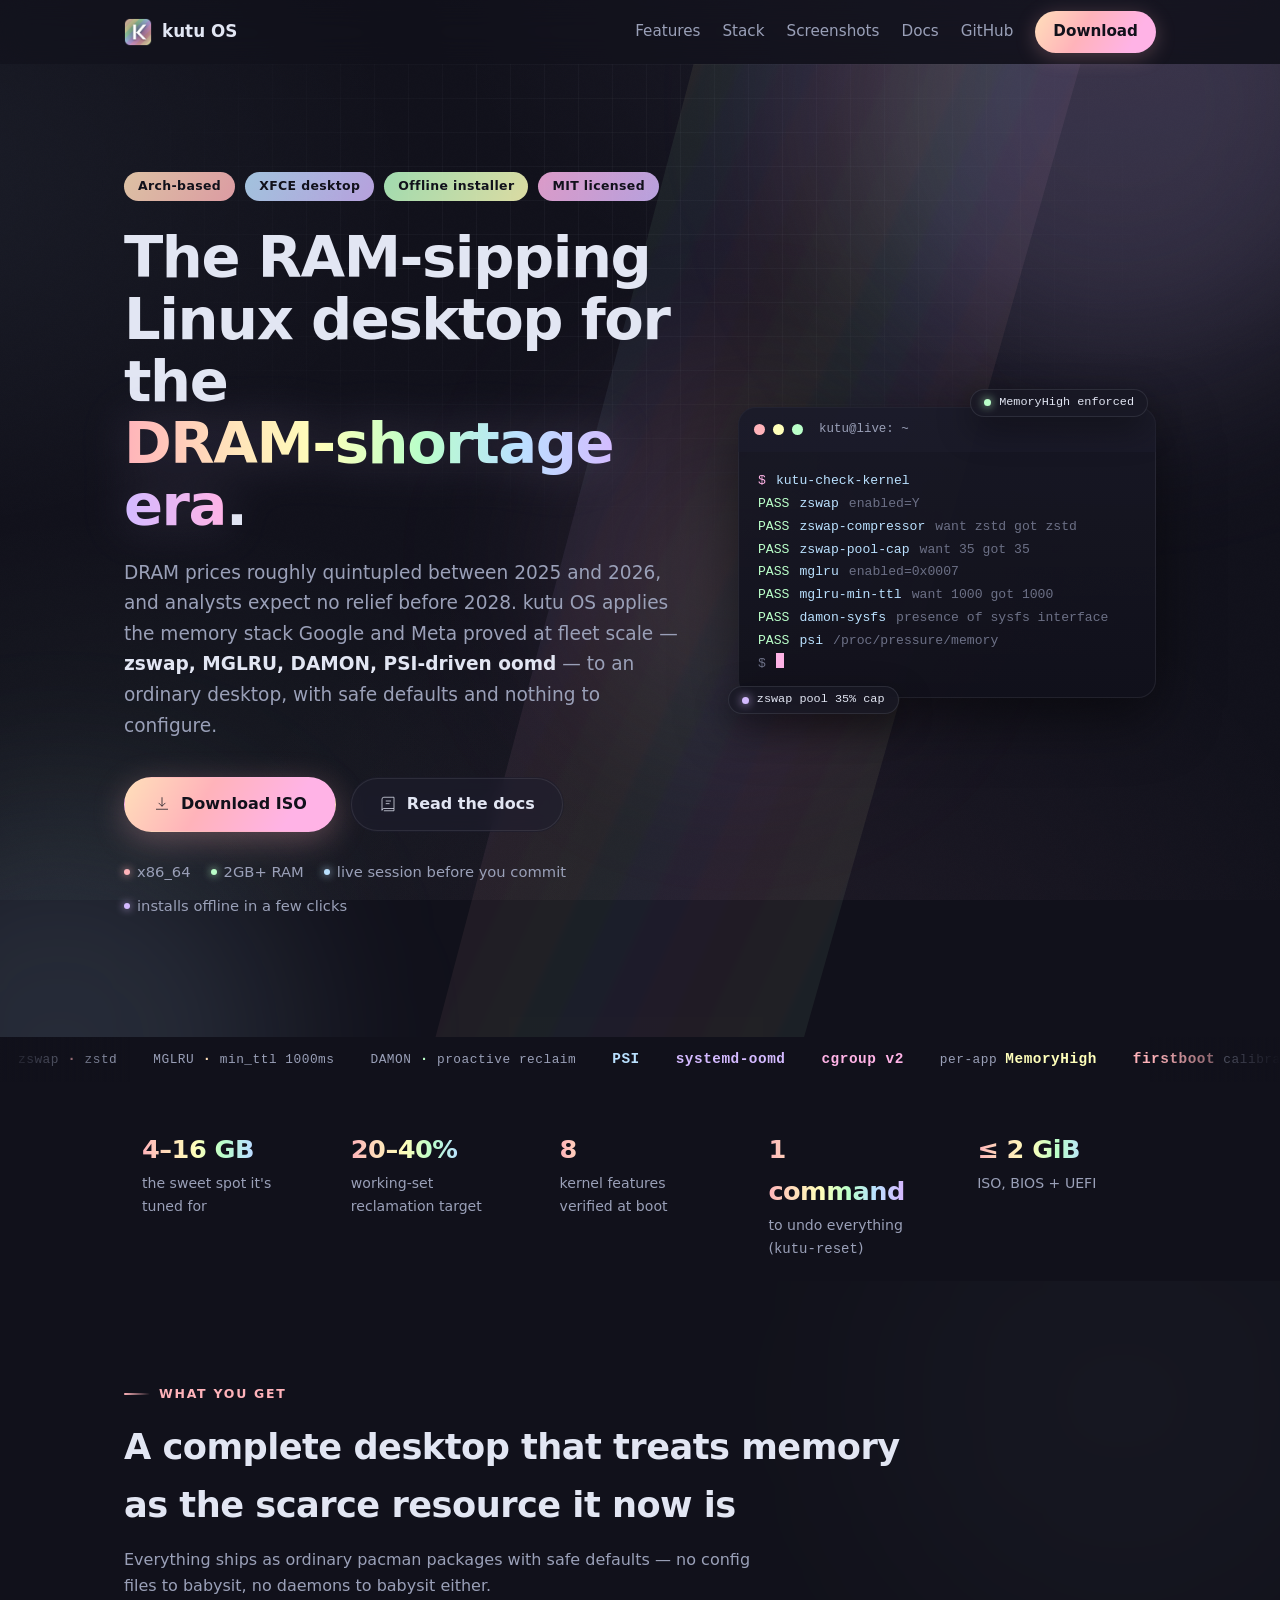
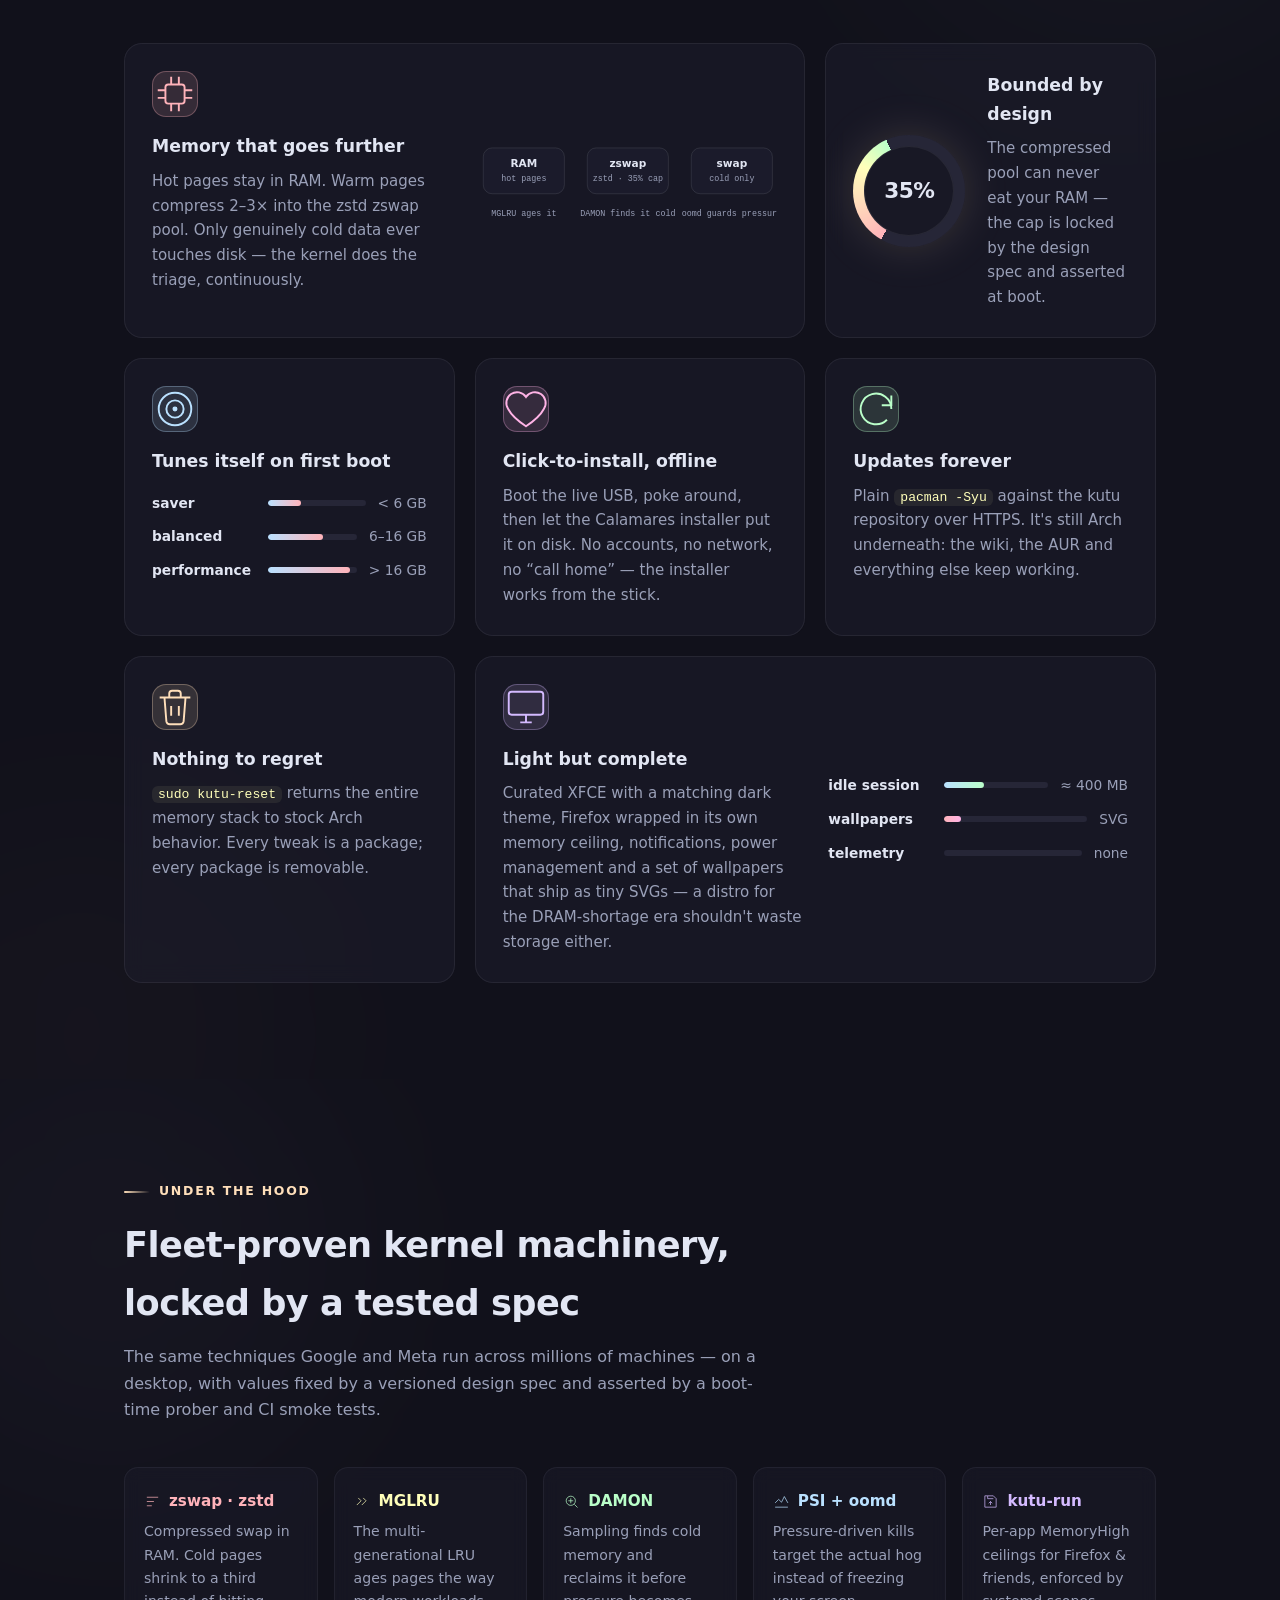
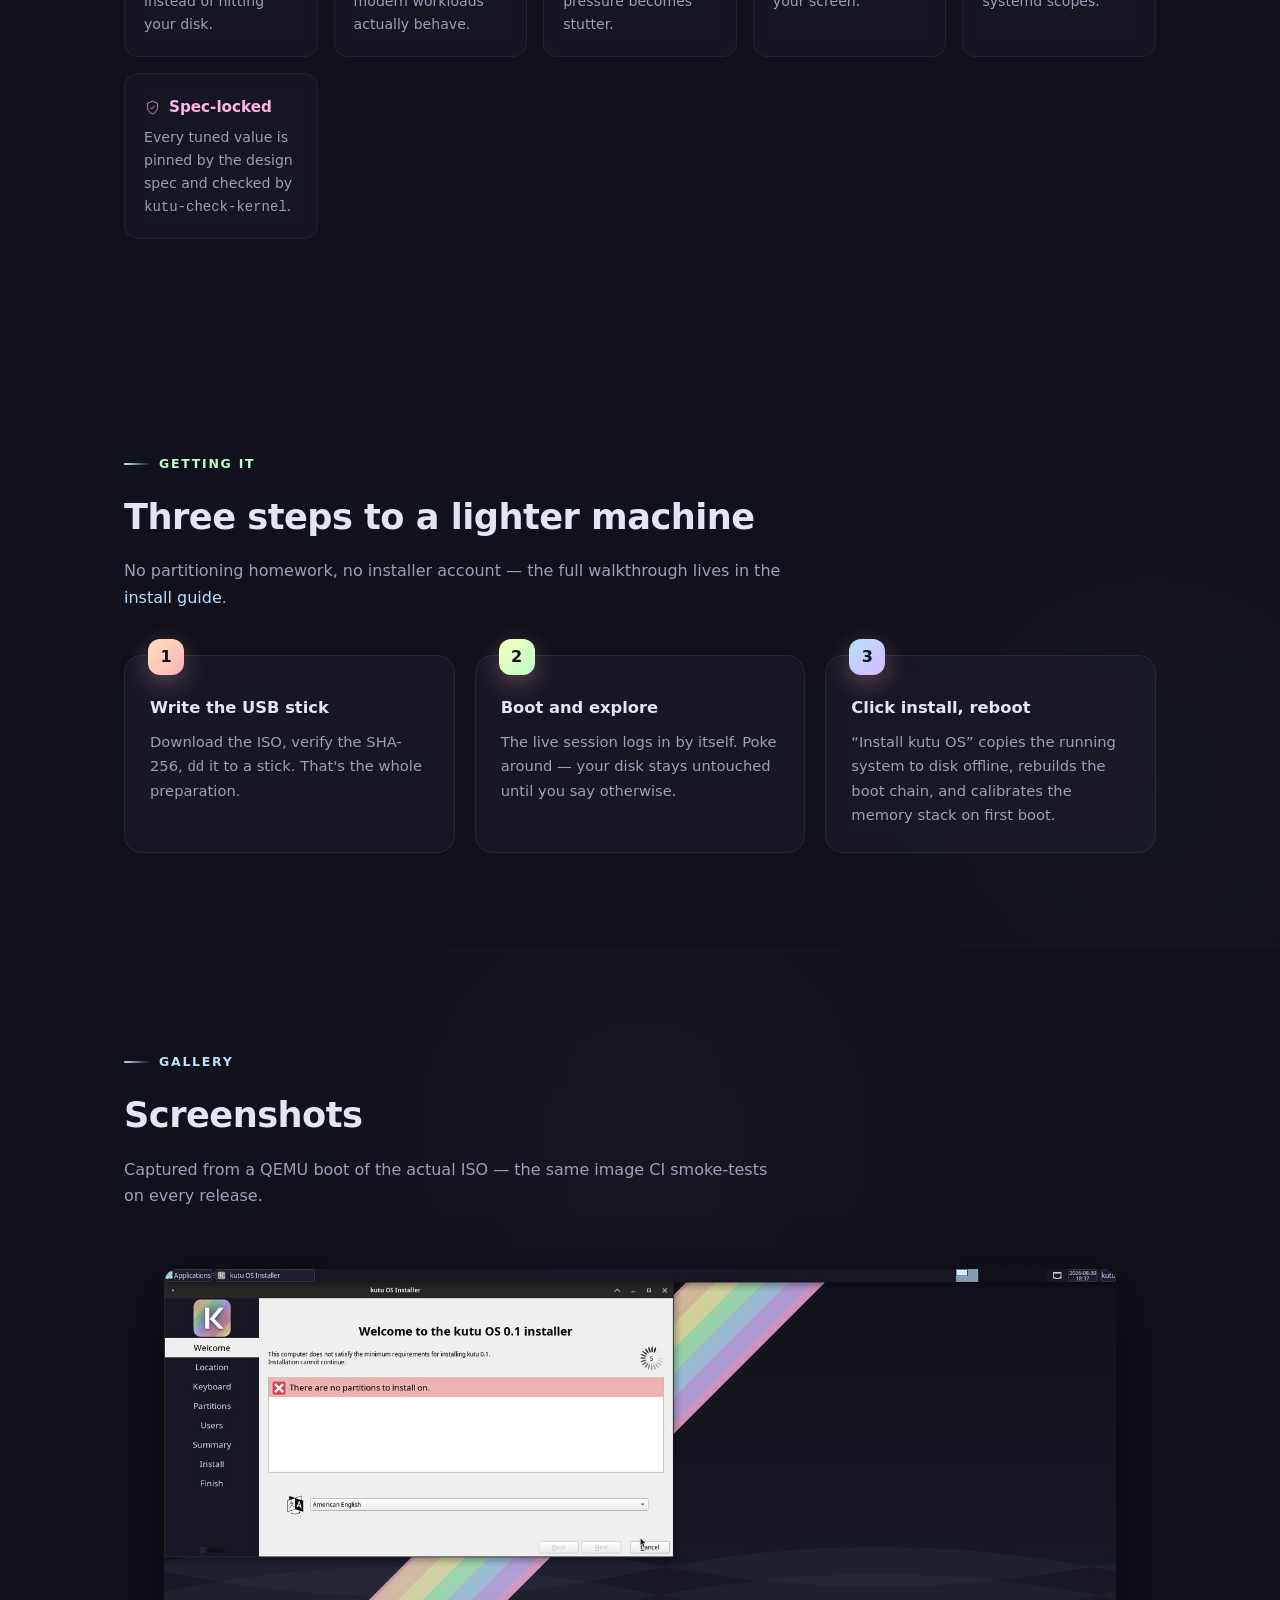
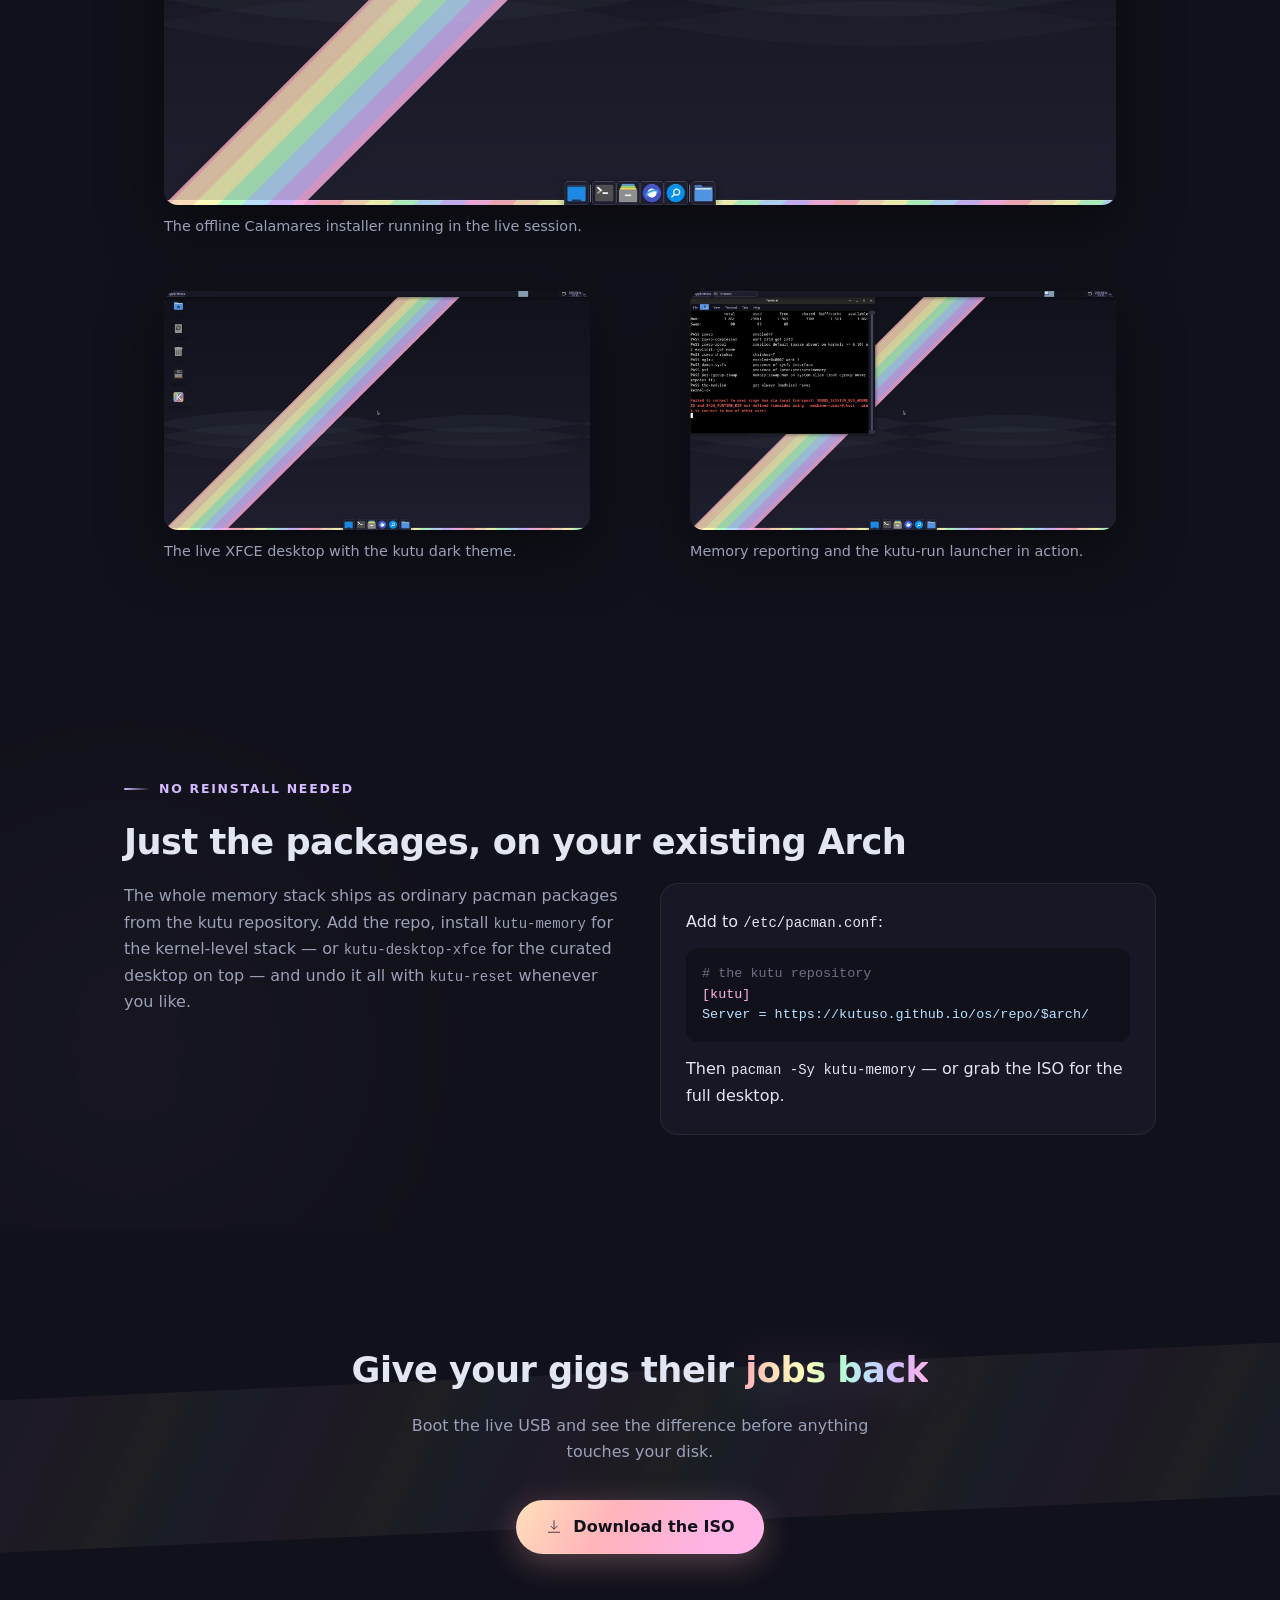
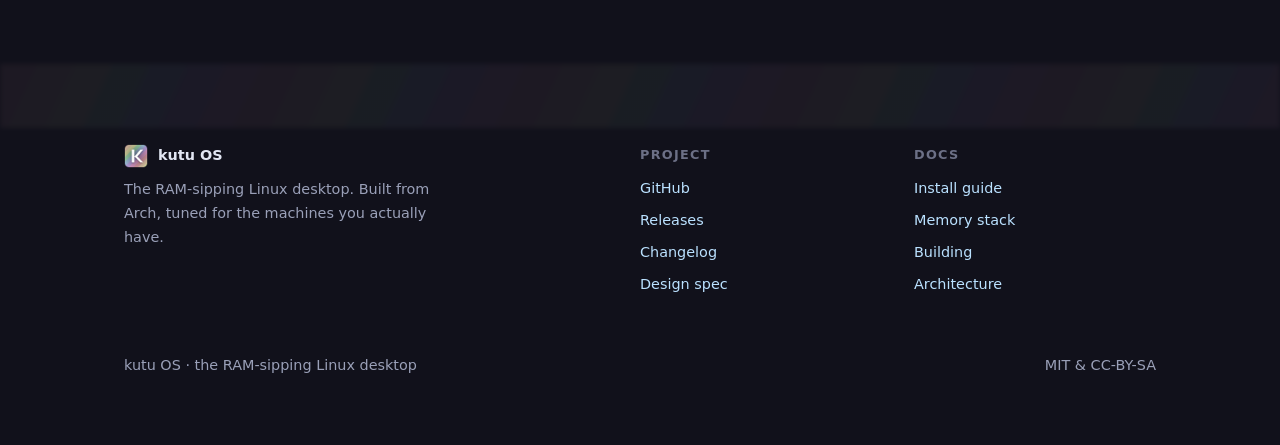
==== commit 9eade663: "site: free-flow rainbow redesign of the landing page" ====
--- a/docs/index.html
+++ b/docs/index.html
@@ -11,258 +11,389 @@
   <link rel="icon" href="logo.png">
   <style>
     :root {
-      --bg: #0b0e14;
-      --bg-soft: #121722;
-      --card: #161d2b;
-      --card-hi: #1a2334;
-      --line: #232c3f;
-      --text: #dbe2ee;
-      --muted: #8b96ab;
-      --accent: #ff9900;
-      --accent-hi: #ffb84d;
-      --accent-soft: rgba(255, 153, 0, 0.12);
-      --blue: #4d8bff;
-      --blue-soft: rgba(77, 139, 255, 0.10);
-      --green: #7ee787;
+      --base: #11111b;
+      --mantle: #181825;
+      --surface: #1e1e2e;
+      --text: #e2e6f3;
+      --muted: #9aa0b8;
+      --faint: #6c7086;
+      --r1: #FFB3BA; --r2: #FFDFBA; --r3: #FFFFBA; --r4: #BAFFC9;
+      --r5: #BAE1FF; --r6: #D4BAFF; --r7: #FFB3E6;
+      --rainbow: linear-gradient(90deg, var(--r1), var(--r2), var(--r3), var(--r4), var(--r5), var(--r6), var(--r7));
+      --glow: 0 18px 60px rgba(0, 0, 0, 0.5);
       --maxw: 1080px;
-      --radius: 16px;
+      --radius: 18px;
+      --noise: url("data:image/svg+xml,%3Csvg xmlns='http://www.w3.org/2000/svg' width='160' height='160'%3E%3Cfilter id='n'%3E%3CfeTurbulence type='fractalNoise' baseFrequency='0.9' numOctaves='2' stitchTiles='stitch'/%3E%3C/filter%3E%3Crect width='100%25' height='100%25' filter='url(%23n)' opacity='0.5'/%3E%3C/svg%3E");
     }
     * { box-sizing: border-box; }
     html { scroll-behavior: smooth; }
     body {
       margin: 0;
-      background: var(--bg);
+      background:
+        radial-gradient(1100px 700px at 85% -5%, rgba(212, 186, 255, 0.075), transparent 60%),
+        radial-gradient(900px 600px at -10% 20%, rgba(186, 225, 255, 0.06), transparent 60%),
+        radial-gradient(1000px 800px at 60% 110%, rgba(255, 179, 230, 0.055), transparent 60%),
+        radial-gradient(800px 500px at 10% 90%, rgba(186, 255, 201, 0.045), transparent 60%),
+        var(--base);
+      background-attachment: fixed;
       color: var(--text);
       font: 16px/1.65 system-ui, "Segoe UI", Roboto, "Helvetica Neue", sans-serif;
       overflow-x: hidden;
     }
-    a { color: var(--accent); text-decoration: none; }
+    body::after {
+      content: ""; position: fixed; inset: 0; z-index: 1; pointer-events: none;
+      background-image: var(--noise); opacity: 0.035; mix-blend-mode: overlay;
+    }
+    ::selection { background: rgba(255, 179, 230, 0.4); color: #fff; }
+    a { color: var(--r5); text-decoration: none; }
     a:hover { text-decoration: underline; }
+    a:focus-visible { outline: 2px solid var(--r6); outline-offset: 2px; border-radius: 4px; }
     code, pre { font: 0.875rem/1.55 ui-monospace, "Cascadia Code", Menlo, Consolas, monospace; }
-    .wrap { max-width: var(--maxw); margin: 0 auto; padding: 0 24px; }
-    .ico { width: 22px; height: 22px; stroke: var(--accent); fill: none; stroke-width: 1.7; stroke-linecap: round; stroke-linejoin: round; flex: none; }
-    .ico-b { stroke: var(--blue); }
+    .wrap { max-width: var(--maxw); margin: 0 auto; padding: 0 24px; position: relative; z-index: 2; }
+    .grad {
+      background: var(--rainbow);
+      -webkit-background-clip: text; background-clip: text; color: transparent;
+      filter: drop-shadow(0 0 24px rgba(212, 186, 255, 0.2));
+    }
+    .ribbon {
+      position: absolute; pointer-events: none; z-index: 0;
+      background: repeating-linear-gradient(115deg,
+        rgba(255,179,186,0.55) 0 34px, rgba(255,223,186,0.55) 34px 68px,
+        rgba(255,255,186,0.55) 68px 102px, rgba(186,255,201,0.55) 102px 136px,
+        rgba(186,225,255,0.55) 136px 170px, rgba(212,186,255,0.55) 170px 204px,
+        rgba(255,179,230,0.55) 204px 238px);
+      filter: blur(2.5px);
+    }
+
+    #progress {
+      position: fixed; top: 0; left: 0; height: 3px; width: 0; z-index: 100;
+      background: var(--rainbow);
+      box-shadow: 0 0 14px rgba(212, 186, 255, 0.55);
+    }
 
     nav {
       position: sticky; top: 0; z-index: 50;
-      background: rgba(11, 14, 20, 0.82);
-      backdrop-filter: blur(10px);
-      border-bottom: 1px solid var(--line);
-    }
-    nav .wrap { display: flex; align-items: center; gap: 28px; height: 62px; }
+      background: rgba(17, 17, 27, 0.6);
+      backdrop-filter: blur(14px);
+    }
+    nav .wrap { display: flex; align-items: center; gap: 28px; height: 64px; }
     nav .brand { display: flex; align-items: center; gap: 10px; font-weight: 750; font-size: 1.05rem; color: var(--text); }
     nav .brand img { height: 28px; width: 28px; }
     nav .links { margin-left: auto; display: flex; gap: 22px; align-items: center; }
     nav .links a { color: var(--muted); font-size: 0.95rem; }
     nav .links a:hover { color: var(--text); text-decoration: none; }
     nav .links a.cta {
-      color: #1a1200; background: linear-gradient(135deg, var(--accent), var(--accent-hi));
-      padding: 8px 18px; border-radius: 9px; font-weight: 650;
-      box-shadow: 0 4px 18px rgba(255, 153, 0, 0.25);
-    }
-    nav .links a.cta:hover { filter: brightness(1.07); }
-
-    header.hero { position: relative; padding: 100px 0 96px; border-bottom: 1px solid var(--line); overflow: hidden; }
-    .orb { position: absolute; border-radius: 50%; filter: blur(70px); opacity: 0.55; pointer-events: none; }
-    .orb-a { width: 560px; height: 560px; background: rgba(255, 153, 0, 0.16); top: -220px; right: -120px; animation: drift 26s ease-in-out infinite alternate; }
-    .orb-b { width: 480px; height: 480px; background: rgba(77, 139, 255, 0.13); bottom: -240px; left: -160px; animation: drift 32s ease-in-out infinite alternate-reverse; }
-    @keyframes drift { from { transform: translate(0, 0) scale(1); } to { transform: translate(-60px, 50px) scale(1.12); } }
+      color: #11111b; font-weight: 700;
+      background: linear-gradient(120deg, var(--r2), var(--r1) 40%, var(--r7) 80%);
+      padding: 8px 18px; border-radius: 999px;
+      box-shadow: 0 4px 20px rgba(255, 179, 186, 0.25);
+    }
+    nav .links a.cta:hover { filter: brightness(1.06); }
+
+    header.hero { position: relative; padding: 108px 0 104px; overflow: hidden; }
+    .hero .ribbon {
+      top: -12%; bottom: -20%; left: 30%; right: -25%;
+      clip-path: polygon(28% 0, 60% 0, 30% 100%, 0 100%);
+      opacity: 0.12;
+    }
     .hero-grid {
-      position: absolute; inset: 0; pointer-events: none;
-      background-image: linear-gradient(rgba(219, 226, 238, 0.035) 1px, transparent 1px),
-                        linear-gradient(90deg, rgba(219, 226, 238, 0.035) 1px, transparent 1px);
-      background-size: 44px 44px;
-      -webkit-mask-image: radial-gradient(720px 420px at 50% 20%, #000 30%, transparent 75%);
-      mask-image: radial-gradient(720px 420px at 50% 20%, #000 30%, transparent 75%);
-    }
-    .hero .wrap { position: relative; display: grid; gap: 48px; grid-template-columns: 1.15fr 0.85fr; align-items: center; }
+      position: absolute; inset: 0; pointer-events: none; z-index: 0;
+      background-image: linear-gradient(rgba(226, 230, 243, 0.035) 1px, transparent 1px),
+                        linear-gradient(90deg, rgba(226, 230, 243, 0.035) 1px, transparent 1px);
+      background-size: 34px 34px;
+      -webkit-mask-image: radial-gradient(760px 480px at 50% 16%, #000 25%, transparent 74%);
+      mask-image: radial-gradient(760px 480px at 50% 16%, #000 25%, transparent 74%);
+    }
+    .orb { position: absolute; border-radius: 50%; filter: blur(90px); pointer-events: none; z-index: 0; }
+    .orb-a { width: 560px; height: 560px; background: rgba(212, 186, 255, 0.16); top: -240px; right: -120px; animation: drift 28s ease-in-out infinite alternate; }
+    .orb-b { width: 460px; height: 460px; background: rgba(186, 225, 255, 0.13); bottom: -240px; left: -170px; animation: drift 36s ease-in-out infinite alternate-reverse; }
+    .orb-c { width: 340px; height: 340px; background: rgba(255, 179, 230, 0.10); top: 34%; left: 44%; animation: drift 42s ease-in-out infinite alternate; }
+    @keyframes drift { from { transform: translate(0, 0) scale(1); } to { transform: translate(-70px, 60px) scale(1.15); } }
+    .hero .wrap { display: grid; gap: 48px; grid-template-columns: 1.15fr 0.85fr; align-items: center; }
     @media (max-width: 900px) { .hero .wrap { grid-template-columns: 1fr; } }
 
-    .chips { display: flex; flex-wrap: wrap; gap: 10px; margin-bottom: 24px; }
+    .chips { display: flex; flex-wrap: wrap; gap: 10px; margin-bottom: 26px; }
     .chip {
       font-size: 0.78rem; font-weight: 650; letter-spacing: 0.03em;
-      color: var(--accent-hi); background: var(--accent-soft);
-      border: 1px solid rgba(255, 153, 0, 0.35);
-      border-radius: 999px; padding: 4px 14px;
-    }
-    .chip.blue { color: #8db6ff; background: var(--blue-soft); border-color: rgba(77, 139, 255, 0.35); }
+      color: #11111b; border-radius: 999px; padding: 4px 14px;
+      background: linear-gradient(120deg, rgba(255,223,186,0.85), rgba(255,179,186,0.85));
+    }
+    .chip:nth-child(2) { background: linear-gradient(120deg, rgba(186,225,255,0.85), rgba(212,186,255,0.85)); }
+    .chip:nth-child(3) { background: linear-gradient(120deg, rgba(186,255,201,0.85), rgba(255,255,186,0.85)); }
+    .chip:nth-child(4) { background: linear-gradient(120deg, rgba(255,179,230,0.85), rgba(212,186,255,0.85)); }
     h1 {
-      margin: 0 0 20px; font-size: clamp(2.2rem, 5vw, 3.55rem);
+      margin: 0 0 20px; font-size: clamp(2.2rem, 5vw, 3.6rem);
       line-height: 1.08; letter-spacing: -0.025em; font-weight: 800;
-    }
-    h1 .accent { color: var(--accent); }
-    h1 .grad {
-      background: linear-gradient(90deg, var(--accent) 0%, var(--accent-hi) 55%, var(--blue) 130%);
-      -webkit-background-clip: text; background-clip: text; color: transparent;
     }
     .lede { font-size: 1.16rem; color: var(--muted); max-width: 620px; }
     .lede strong { color: var(--text); }
     .hero-btns { display: flex; flex-wrap: wrap; gap: 14px; margin-top: 36px; }
     .btn {
-      display: inline-flex; align-items: center; gap: 10px;
-      padding: 13px 28px; border-radius: 11px; font-weight: 650;
-      border: 1px solid transparent; font-size: 1rem;
+      position: relative; display: inline-flex; align-items: center; gap: 10px;
+      padding: 13px 28px; border-radius: 999px; font-weight: 700;
+      border: 1px solid transparent; font-size: 1rem; overflow: hidden;
       transition: transform 0.15s ease, box-shadow 0.15s ease, filter 0.15s ease;
     }
-    .btn:hover { text-decoration: none; transform: translateY(-1px); filter: brightness(1.07); }
+    .btn:hover { text-decoration: none; transform: translateY(-1px); filter: brightness(1.06); }
+    .btn .ico { stroke: currentColor; width: 18px; height: 18px; }
     .btn-primary {
-      background: linear-gradient(135deg, var(--accent), var(--accent-hi));
-      color: #1a1200; box-shadow: 0 6px 26px rgba(255, 153, 0, 0.3);
-    }
-    .btn-ghost { border-color: var(--line); color: var(--text); background: var(--bg-soft); }
-    .btn .ico { stroke: currentColor; width: 18px; height: 18px; }
-    .btn-primary .ico { stroke: #1a1200; }
-    .hero-meta { margin-top: 26px; color: var(--muted); font-size: 0.92rem; display: flex; flex-wrap: wrap; gap: 8px 18px; }
+      color: #11111b;
+      background: linear-gradient(120deg, var(--r2), var(--r1) 38%, var(--r7) 78%);
+      box-shadow: 0 8px 32px rgba(255, 179, 186, 0.3);
+    }
+    .btn-primary .ico { stroke: #11111b; }
+    .btn-primary::after {
+      content: ""; position: absolute; top: 0; bottom: 0; left: -70%; width: 45%;
+      background: linear-gradient(105deg, transparent, rgba(255, 255, 255, 0.45), transparent);
+      transform: skewX(-20deg); transition: left 0.5s ease;
+    }
+    .btn-primary:hover::after { left: 130%; }
+    .btn-ghost {
+      color: var(--text);
+      background: rgba(30, 30, 46, 0.55); backdrop-filter: blur(8px);
+      box-shadow: inset 0 0 0 1px rgba(226, 230, 243, 0.09);
+    }
+    .hero-meta { margin-top: 28px; color: var(--muted); font-size: 0.92rem; display: flex; flex-wrap: wrap; gap: 10px 20px; }
     .hero-meta span { display: inline-flex; align-items: center; gap: 7px; }
-    .hero-meta .dot { width: 5px; height: 5px; border-radius: 50%; background: var(--accent); display: inline-block; }
-
+    .hero-meta .dot { width: 6px; height: 6px; border-radius: 50%; display: inline-block; }
+    .hero-meta span:nth-child(1) .dot { background: var(--r1); box-shadow: 0 0 8px var(--r1); }
+    .hero-meta span:nth-child(2) .dot { background: var(--r4); box-shadow: 0 0 8px var(--r4); }
+    .hero-meta span:nth-child(3) .dot { background: var(--r5); box-shadow: 0 0 8px var(--r5); }
+    .hero-meta span:nth-child(4) .dot { background: var(--r6); box-shadow: 0 0 8px var(--r6); }
+
+    .term-wrap { position: relative; perspective: 900px; }
     .term {
-      background: linear-gradient(180deg, #10151f, #0c1017);
-      border: 1px solid var(--line); border-radius: var(--radius);
-      box-shadow: 0 30px 80px rgba(0, 0, 0, 0.55), 0 0 0 1px rgba(255, 153, 0, 0.04);
-      overflow: hidden; transform: rotate(0.6deg);
-      animation: floaty 7s ease-in-out infinite alternate;
-    }
-    @keyframes floaty { from { transform: rotate(0.6deg) translateY(0); } to { transform: rotate(0.3deg) translateY(-9px); } }
-    .term-bar { display: flex; align-items: center; gap: 8px; padding: 12px 16px; border-bottom: 1px solid var(--line); background: rgba(18, 23, 34, 0.6); }
+      background: linear-gradient(180deg, rgba(24, 24, 37, 0.92), rgba(17, 17, 27, 0.96));
+      box-shadow: var(--glow), inset 0 0 0 1px rgba(226, 230, 243, 0.08);
+      border-radius: var(--radius);
+      overflow: hidden; animation: floaty 7s ease-in-out infinite alternate;
+      transition: transform 0.2s ease; will-change: transform;
+    }
+    @keyframes floaty { from { transform: translateY(0); } to { transform: translateY(-9px); } }
+    .term-bar { display: flex; align-items: center; gap: 8px; padding: 12px 16px; background: rgba(30, 30, 46, 0.5); }
     .term-bar i { width: 11px; height: 11px; border-radius: 50%; display: inline-block; }
-    .term-bar i:nth-child(1) { background: #ff5f57; }
-    .term-bar i:nth-child(2) { background: #febc2e; }
-    .term-bar i:nth-child(3) { background: #28c840; }
+    .term-bar i:nth-child(1) { background: #FFB3BA; }
+    .term-bar i:nth-child(2) { background: #FFFFBA; }
+    .term-bar i:nth-child(3) { background: #BAFFC9; }
     .term-bar span { margin-left: 8px; color: var(--muted); font-size: 0.78rem; font-family: ui-monospace, Menlo, Consolas, monospace; }
     .term-body { padding: 18px 20px 22px; font: 0.82rem/1.75 ui-monospace, "Cascadia Code", Menlo, Consolas, monospace; }
     .term-body .row { display: flex; gap: 10px; white-space: nowrap; }
-    .term-body .pass { color: var(--green); }
-    .term-body .name { color: #a8c7ea; }
-    .term-body .dim { color: #5f6c84; }
-    .term-body .prompt { color: var(--accent); }
-    .term-caret { display: inline-block; width: 8px; height: 15px; background: var(--accent); vertical-align: -2px; animation: blink 1.1s steps(1) infinite; }
+    .term-body .pass { color: var(--r4); }
+    .term-body .name { color: var(--r5); }
+    .term-body .dim { color: var(--faint); }
+    .term-body .prompt { color: var(--r7); }
+    .term-caret { display: inline-block; width: 8px; height: 15px; background: var(--r7); vertical-align: -2px; animation: blink 1.1s steps(1) infinite; }
     @keyframes blink { 50% { opacity: 0; } }
-
-    .stats { border-bottom: 1px solid var(--line); background: var(--bg-soft); }
-    .stats .wrap { display: grid; grid-template-columns: repeat(auto-fit, minmax(200px, 1fr)); gap: 12px; padding-top: 30px; padding-bottom: 30px; }
-    .stat { display: flex; flex-direction: column; gap: 2px; padding: 10px 18px; border-left: 1px solid var(--line); }
-    .stat b { font-size: 1.5rem; letter-spacing: -0.02em; color: var(--text); }
-    .stat b em { font-style: normal; color: var(--accent); }
+    .tanim { opacity: 0; animation: tline 0.45s cubic-bezier(0.2, 0.7, 0.3, 1) forwards; animation-delay: calc(0.7s + var(--i) * 0.24s); }
+    @keyframes tline { from { opacity: 0; transform: translateY(6px); } to { opacity: 1; transform: none; } }
+    .fbadge {
+      position: absolute; z-index: 3; display: inline-flex; align-items: center; gap: 8px;
+      background: rgba(24, 24, 37, 0.72); backdrop-filter: blur(8px);
+      box-shadow: inset 0 0 0 1px rgba(226, 230, 243, 0.1), 0 12px 34px rgba(0, 0, 0, 0.4);
+      border-radius: 999px; padding: 8px 14px;
+      font: 0.74rem/1 ui-monospace, Menlo, Consolas, monospace; color: var(--text);
+    }
+    .fbadge .ok { width: 7px; height: 7px; border-radius: 50%; background: var(--r4); box-shadow: 0 0 10px var(--r4); }
+    .fbadge-1 { top: -18px; right: 8px; animation: bfloat 6s ease-in-out infinite alternate; }
+    .fbadge-2 { bottom: -16px; left: -10px; animation: bfloat 7.5s ease-in-out infinite alternate-reverse; }
+    .fbadge-2 .ok { background: var(--r6); box-shadow: 0 0 10px var(--r6); }
+    @keyframes bfloat { from { transform: translateY(0); } to { transform: translateY(-8px); } }
+    @media (max-width: 900px) { .fbadge-2 { left: 8px; } }
+
+    .marquee { overflow: hidden; position: relative; padding: 15px 0; }
+    .marquee::before, .marquee::after {
+      content: ""; position: absolute; top: 0; bottom: 0; width: 130px; z-index: 2; pointer-events: none;
+    }
+    .marquee::before { left: 0; background: linear-gradient(90deg, var(--base), transparent); }
+    .marquee::after { right: 0; background: linear-gradient(-90deg, var(--base), transparent); }
+    .marquee-track { display: flex; width: max-content; animation: scrollx 38s linear infinite; }
+    .marquee-track > div { display: flex; align-items: center; gap: 36px; padding: 0 18px; }
+    .marquee-track span { color: var(--muted); font: 0.8rem/1 ui-monospace, Menlo, Consolas, monospace; letter-spacing: 0.04em; white-space: nowrap; }
+    .marquee-track b { font-weight: 700; font-size: 0.9rem; }
+    .marquee-track span:nth-child(7n+1) b { color: var(--r1); }
+    .marquee-track span:nth-child(7n+2) b { color: var(--r2); }
+    .marquee-track span:nth-child(7n+3) b { color: var(--r4); }
+    .marquee-track span:nth-child(7n+4) b { color: var(--r5); }
+    .marquee-track span:nth-child(7n+5) b { color: var(--r6); }
+    .marquee-track span:nth-child(7n+6) b { color: var(--r7); }
+    .marquee-track span:nth-child(7n+7) b { color: var(--r3); }
+    @keyframes scrollx { from { transform: translateX(0); } to { transform: translateX(-50%); } }
+
+    .stats .wrap { display: grid; grid-template-columns: repeat(auto-fit, minmax(190px, 1fr)); gap: 12px; }
+    .stat { display: flex; flex-direction: column; gap: 2px; padding: 12px 18px; }
+    .stat b { font-size: 1.6rem; letter-spacing: -0.02em; }
+    .stat .grad { filter: none; }
     .stat span { color: var(--muted); font-size: 0.88rem; }
 
-    section { padding: 84px 0; border-bottom: 1px solid var(--line); position: relative; }
+    section { padding: 96px 0; position: relative; overflow: hidden; }
+    .wash { position: absolute; border-radius: 50%; filter: blur(110px); pointer-events: none; z-index: 0; opacity: 0.55; }
     .kicker {
-      display: inline-flex; align-items: center; gap: 8px;
-      font-size: 0.78rem; font-weight: 700; letter-spacing: 0.12em; text-transform: uppercase;
-      color: var(--accent); margin-bottom: 12px;
-    }
-    h2 { margin: 0 0 10px; font-size: clamp(1.6rem, 3.2vw, 2.1rem); letter-spacing: -0.015em; font-weight: 780; }
-    .section-sub { color: var(--muted); margin: 0 0 40px; max-width: 660px; }
-
-    .grid { display: grid; gap: 18px; grid-template-columns: repeat(auto-fit, minmax(290px, 1fr)); }
+      display: inline-flex; align-items: center; gap: 9px;
+      font-size: 0.78rem; font-weight: 700; letter-spacing: 0.14em; text-transform: uppercase;
+      color: var(--k, var(--r6)); margin-bottom: 14px;
+    }
+    .kicker::before { content: ""; width: 26px; height: 2px; border-radius: 2px; background: linear-gradient(90deg, var(--k, var(--r6)), transparent); }
+    h2 { margin: 0 0 12px; font-size: clamp(1.65rem, 3.2vw, 2.2rem); letter-spacing: -0.015em; font-weight: 780; position: relative; z-index: 2; }
+    .section-sub { color: var(--muted); margin: 0 0 44px; max-width: 660px; position: relative; z-index: 2; }
+
+    .bento { display: grid; gap: 20px; grid-template-columns: repeat(auto-fit, minmax(280px, 1fr)); grid-auto-flow: dense; }
     .card {
-      background: linear-gradient(180deg, var(--card), #131a28);
-      border: 1px solid var(--line); border-radius: var(--radius); padding: 26px;
-      transition: transform 0.18s ease, border-color 0.18s ease, box-shadow 0.18s ease;
-    }
-    .card:hover { transform: translateY(-3px); border-color: #33405c; box-shadow: 0 14px 40px rgba(0, 0, 0, 0.35); }
-    .card .icobox {
-      width: 44px; height: 44px; border-radius: 12px;
-      background: var(--accent-soft); border: 1px solid rgba(255, 153, 0, 0.28);
-      display: flex; align-items: center; justify-content: center; margin-bottom: 14px;
-    }
-    .card .icobox.blue { background: var(--blue-soft); border-color: rgba(77, 139, 255, 0.28); }
+      --mx: 50%; --my: 50%;
+      position: relative; overflow: hidden; z-index: 2;
+      background: rgba(30, 30, 46, 0.5); backdrop-filter: blur(10px);
+      border-radius: var(--radius); padding: 28px;
+      box-shadow: inset 0 0 0 1px rgba(226, 230, 243, 0.075);
+      transition: transform 0.18s ease, box-shadow 0.18s ease;
+    }
+    .card::before {
+      content: ""; position: absolute; inset: 0; opacity: 0; transition: opacity 0.25s ease; pointer-events: none;
+      background: radial-gradient(360px circle at var(--mx) var(--my), rgba(212, 186, 255, 0.13), transparent 60%);
+    }
+    .card::after {
+      content: ""; position: absolute; inset: 0 0 auto 0; height: 2px; opacity: 0; transition: opacity 0.25s ease;
+      background: var(--rainbow); pointer-events: none;
+    }
+    .card:hover::before, .card:hover::after { opacity: 1; }
+    .card:hover {
+      transform: translateY(-3px);
+      box-shadow: inset 0 0 0 1px rgba(226, 230, 243, 0.1), 0 18px 50px rgba(0, 0, 0, 0.45), 0 6px 40px rgba(212, 186, 255, 0.09);
+    }
+    .b-span2 { grid-column: span 2; }
+    @media (max-width: 680px) { .b-span2 { grid-column: span 1; } }
     .card h3 { margin: 0 0 8px; font-size: 1.08rem; }
     .card p { margin: 0; color: var(--muted); font-size: 0.94rem; }
-    .card code { color: var(--accent-hi); background: rgba(255, 153, 0, 0.08); padding: 1px 6px; border-radius: 6px; font-size: 0.82rem; }
-
-    .stack { display: grid; gap: 14px; grid-template-columns: repeat(auto-fit, minmax(190px, 1fr)); }
+    .card code { color: var(--r3); background: rgba(255, 255, 186, 0.07); padding: 1px 6px; border-radius: 6px; font-size: 0.82rem; }
+    .icobox {
+      width: 46px; height: 46px; border-radius: 14px;
+      background: color-mix(in srgb, var(--c, #D4BAFF) 13%, transparent);
+      box-shadow: inset 0 0 0 1px color-mix(in srgb, var(--c, #D4BAFF) 30%, transparent);
+      display: flex; align-items: center; justify-content: center; margin-bottom: 15px;
+    }
+    .icobox .ico { stroke: var(--c, var(--r6)); }
+
+    .b-split { display: grid; grid-template-columns: 1fr 1fr; gap: 26px; align-items: center; }
+    @media (max-width: 760px) { .b-split { grid-template-columns: 1fr; } }
+    .pipeline { width: 100%; height: auto; display: block; }
+    .pipeline .node { fill: rgba(30, 30, 46, 0.7); stroke: rgba(226, 230, 243, 0.12); stroke-width: 1; }
+    .pipeline .ntitle { fill: #e2e6f3; font: 700 12px system-ui, sans-serif; }
+    .pipeline .nsub { fill: #9aa0b8; font: 400 9.5px ui-monospace, Menlo, monospace; }
+    .pipeline .flow { fill: none; stroke: url(#pgrad); stroke-width: 1.8; stroke-dasharray: 5 6; animation: dashmove 1.6s linear infinite; }
+    @keyframes dashmove { to { stroke-dashoffset: -22; } }
+
+    .gaugebox { display: flex; align-items: center; gap: 22px; }
+    .gauge {
+      --v: 35; width: 112px; height: 112px; border-radius: 50%; flex: none; position: relative;
+      background: conic-gradient(from 210deg,
+        var(--r1) 0, var(--r2) calc(var(--v) * 0.4%), var(--r3) calc(var(--v) * 0.7%),
+        var(--r4) calc(var(--v) * 1%), #262637 calc(var(--v) * 1%) 100%);
+      filter: drop-shadow(0 0 22px rgba(255, 223, 186, 0.14));
+    }
+    .gauge::before { content: ""; position: absolute; inset: 11px; border-radius: 50%; background: var(--mantle); box-shadow: inset 0 0 0 1px rgba(226, 230, 243, 0.08); }
+    .gauge b { position: absolute; inset: 0; display: flex; align-items: center; justify-content: center; font-size: 1.35rem; letter-spacing: -0.02em; }
+    .modes { display: flex; flex-direction: column; gap: 11px; margin-top: 16px; }
+    .mode { display: flex; align-items: center; gap: 12px; font-size: 0.86rem; color: var(--muted); }
+    .mode b { color: var(--text); width: 104px; font-weight: 650; }
+    .mode .bar { flex: 1; height: 6px; border-radius: 4px; background: #262637; overflow: hidden; }
+    .mode .bar i { display: block; height: 100%; border-radius: 4px; background: linear-gradient(90deg, var(--r5), var(--r1)); }
+
+    .stack { display: grid; gap: 16px; grid-template-columns: repeat(auto-fit, minmax(190px, 1fr)); position: relative; z-index: 2; }
     .stack .cell {
-      background: var(--bg-soft); border: 1px solid var(--line);
-      border-radius: 12px; padding: 20px 20px 18px; position: relative; overflow: hidden;
-      transition: border-color 0.18s ease;
+      position: relative; overflow: hidden;
+      background: rgba(30, 30, 46, 0.45); backdrop-filter: blur(8px);
+      border-radius: 14px; padding: 22px 20px 20px;
+      box-shadow: inset 0 0 0 1px rgba(226, 230, 243, 0.06);
+      transition: transform 0.18s ease, box-shadow 0.18s ease;
     }
     .stack .cell::after {
-      content: ""; position: absolute; inset: 0 0 auto 0; height: 2px;
-      background: linear-gradient(90deg, var(--accent), transparent 70%);
-      opacity: 0; transition: opacity 0.18s ease;
-    }
-    .stack .cell:hover { border-color: #33405c; }
+      content: ""; position: absolute; inset: 0 0 auto 0; height: 2px; opacity: 0; transition: opacity 0.18s ease;
+      background: linear-gradient(90deg, var(--c, var(--r6)), transparent 75%);
+    }
+    .stack .cell:hover { transform: translateY(-3px); box-shadow: inset 0 0 0 1px rgba(226, 230, 243, 0.1), 0 14px 40px rgba(0, 0, 0, 0.4); }
     .stack .cell:hover::after { opacity: 1; }
-    .stack b { color: var(--accent-hi); font-size: 0.95rem; display: flex; align-items: center; gap: 8px; }
-    .stack b .ico { width: 17px; height: 17px; }
+    .stack b { color: var(--c, var(--r6)); font-size: 0.95rem; display: flex; align-items: center; gap: 8px; }
+    .stack b .ico { width: 17px; height: 17px; stroke: var(--c, var(--r6)); }
     .stack span { display: block; color: var(--muted); font-size: 0.88rem; margin-top: 6px; }
 
-    .steps { display: grid; gap: 18px; grid-template-columns: repeat(auto-fit, minmax(240px, 1fr)); counter-reset: step; }
-    .step { background: var(--bg-soft); border: 1px solid var(--line); border-radius: var(--radius); padding: 26px; position: relative; }
+    .steps { display: grid; gap: 20px; grid-template-columns: repeat(auto-fit, minmax(240px, 1fr)); counter-reset: step; position: relative; z-index: 2; }
+    .step {
+      background: rgba(30, 30, 46, 0.5); backdrop-filter: blur(10px);
+      border-radius: var(--radius); padding: 28px 26px 26px; position: relative;
+      box-shadow: inset 0 0 0 1px rgba(226, 230, 243, 0.07);
+    }
     .step::before {
       counter-increment: step; content: counter(step);
-      position: absolute; top: -14px; left: 22px;
-      width: 34px; height: 34px; border-radius: 10px;
-      background: linear-gradient(135deg, var(--accent), var(--accent-hi));
-      color: #1a1200; font-weight: 800; font-size: 1rem;
+      position: absolute; top: -16px; left: 24px;
+      width: 36px; height: 36px; border-radius: 12px;
+      color: #11111b; font-weight: 800; font-size: 1rem;
       display: flex; align-items: center; justify-content: center;
-      box-shadow: 0 6px 20px rgba(255, 153, 0, 0.3);
+      background: var(--sc, linear-gradient(135deg, var(--r2), var(--r1)));
+      box-shadow: 0 8px 24px color-mix(in srgb, var(--r1) 30%, transparent);
     }
     .step h3 { margin: 12px 0 8px; font-size: 1.02rem; }
     .step p { margin: 0; color: var(--muted); font-size: 0.92rem; }
-    .steps-wrap { padding-top: 14px; }
-
-    .shots { display: grid; gap: 18px; grid-template-columns: 1fr; }
+    .steps-wrap { padding-top: 16px; }
+
+    .shots { display: grid; gap: 20px; grid-template-columns: 1fr; position: relative; z-index: 2; }
     .shot img {
-      width: 100%; display: block; border-radius: 12px;
-      border: 1px solid var(--line);
-      box-shadow: 0 18px 50px rgba(0, 0, 0, 0.45);
-      transition: transform 0.2s ease;
-    }
-    .shot img:hover { transform: scale(1.005); }
+      width: 100%; display: block; border-radius: 14px;
+      box-shadow: 0 20px 60px rgba(0, 0, 0, 0.5), inset 0 0 0 1px rgba(226, 230, 243, 0.08);
+      transition: transform 0.2s ease, box-shadow 0.2s ease;
+    }
+    .shot img:hover { transform: scale(1.005); box-shadow: 0 26px 72px rgba(0, 0, 0, 0.6), inset 0 0 0 1px rgba(226, 230, 243, 0.12); }
     .shot figcaption { color: var(--muted); font-size: 0.9rem; margin-top: 10px; }
-    .shot-grid { display: grid; gap: 18px; grid-template-columns: repeat(auto-fit, minmax(300px, 1fr)); }
-
-    .split { display: grid; gap: 40px; grid-template-columns: 1fr 1fr; align-items: start; }
+    .shot-grid { display: grid; gap: 20px; grid-template-columns: repeat(auto-fit, minmax(300px, 1fr)); }
+
+    .split { display: grid; gap: 40px; grid-template-columns: 1fr 1fr; align-items: start; position: relative; z-index: 2; }
     @media (max-width: 860px) { .split { grid-template-columns: 1fr; } }
     .repo-box {
-      background: linear-gradient(180deg, var(--card), #131a28);
-      border: 1px solid var(--line); border-radius: var(--radius); padding: 26px;
+      background: rgba(30, 30, 46, 0.55); backdrop-filter: blur(10px);
+      border-radius: var(--radius); padding: 26px;
+      box-shadow: inset 0 0 0 1px rgba(226, 230, 243, 0.08);
     }
     .repo-box pre {
-      margin: 12px 0 0; padding: 16px; border-radius: 10px;
-      background: #0a0d13; border: 1px solid var(--line);
-      overflow-x: auto; color: #a8c7ea; font-size: 0.84rem;
-    }
-    .repo-box .c { color: #5f6c84; }
-    .repo-box .k { color: var(--accent-hi); }
-
-    details.faq {
-      background: var(--bg-soft); border: 1px solid var(--line);
-      border-radius: 12px; padding: 0 20px; margin-bottom: 12px;
-    }
-    details.faq summary {
-      cursor: pointer; list-style: none; padding: 17px 0;
-      font-weight: 650; color: var(--text);
-      display: flex; align-items: center; justify-content: space-between; gap: 16px;
-    }
-    details.faq summary::-webkit-details-marker { display: none; }
-    details.faq summary::after { content: "+"; color: var(--accent); font-size: 1.25rem; font-weight: 400; transition: transform 0.15s ease; }
-    details.faq[open] summary::after { transform: rotate(45deg); }
-    details.faq p { margin: 0; padding: 0 0 18px; color: var(--muted); font-size: 0.95rem; }
-
-    .cta-band { padding: 90px 0; text-align: center; border-bottom: 1px solid var(--line); position: relative; overflow: hidden; }
-    .cta-band .orb-a2 { position: absolute; width: 480px; height: 480px; border-radius: 50%; background: rgba(255, 153, 0, 0.10); filter: blur(80px); top: -240px; left: 50%; transform: translateX(-50%); pointer-events: none; }
+      margin: 12px 0 0; padding: 16px; border-radius: 12px;
+      background: rgba(17, 17, 27, 0.85); overflow-x: auto;
+      color: var(--r5); font-size: 0.84rem;
+    }
+    .repo-box .c { color: var(--faint); }
+    .repo-box .k { color: var(--r7); }
+
+    .cta-band { text-align: center; padding: 110px 0; position: relative; overflow: hidden; }
+    .cta-band .ribbon {
+      top: 10%; bottom: 10%; left: -10%; right: -10%;
+      clip-path: polygon(0 38%, 100% 18%, 100% 62%, 0 82%);
+      opacity: 0.1;
+    }
+    .cta-band .wrap { position: relative; z-index: 2; }
     .cta-band h2 { margin-bottom: 14px; }
-    .cta-band p { color: var(--muted); max-width: 520px; margin: 0 auto 32px; }
-
-    footer { padding: 46px 0 64px; color: var(--muted); font-size: 0.9rem; }
-    footer .wrap { display: flex; flex-wrap: wrap; gap: 18px; align-items: center; }
-    footer .sep { margin-left: auto; }
+    .cta-band p { color: var(--muted); max-width: 520px; margin: 0 auto 34px; }
+
+    footer { position: relative; padding: 24px 0 68px; color: var(--muted); font-size: 0.9rem; }
+    footer .ribbon { top: 0; bottom: auto; left: 0; right: 0; height: 64px; opacity: 0.09; clip-path: none; }
+    footer .cols { display: grid; gap: 32px; grid-template-columns: 2fr 1fr 1fr; padding-top: 56px; }
+    @media (max-width: 760px) { footer .cols { grid-template-columns: 1fr; } }
+    footer .fbrand { display: flex; align-items: center; gap: 10px; color: var(--text); font-weight: 750; margin-bottom: 10px; }
+    footer .fbrand img { height: 24px; width: 24px; }
+    footer h4 { margin: 0 0 12px; font-size: 0.8rem; letter-spacing: 0.1em; text-transform: uppercase; color: var(--faint); }
+    footer ul { list-style: none; margin: 0; padding: 0; display: flex; flex-direction: column; gap: 8px; }
+    footer .fine { margin-top: 36px; padding-top: 22px; display: flex; flex-wrap: wrap; gap: 14px; }
+    footer .fine .sep { margin-left: auto; }
 
     .reveal { opacity: 0; transform: translateY(18px); transition: opacity 0.55s ease, transform 0.55s ease; }
     .reveal.in { opacity: 1; transform: none; }
     @media (prefers-reduced-motion: reduce) {
       html { scroll-behavior: auto; }
-      .orb, .term, .term-caret { animation: none !important; }
+      .orb, .term, .term-caret, .fbadge, .marquee-track, .tanim, .pipeline .flow { animation: none !important; }
+      .tanim { opacity: 1; }
       .reveal { opacity: 1; transform: none; transition: none; }
-      .card:hover, .btn:hover, .shot img:hover { transform: none; }
+      .card:hover, .btn:hover, .shot img:hover, .stack .cell:hover { transform: none; }
+      .btn-primary::after { display: none; }
     }
   </style>
 </head>
 <body>
+
+<div id="progress" aria-hidden="true"></div>
 
 <nav>
   <div class="wrap">
@@ -270,7 +401,7 @@
     <div class="links">
       <a href="#features">Features</a>
       <a href="#stack">Stack</a>
-      <a href="#screens">Screens</a>
+      <a href="#screens">Screenshots</a>
       <a href="docs.html">Docs</a>
       <a href="https://github.com/kutuso/os">GitHub</a>
       <a class="cta" href="https://github.com/kutuso/os/releases/latest">Download</a>
@@ -281,6 +412,8 @@
 <header class="hero">
   <div class="orb orb-a"></div>
   <div class="orb orb-b"></div>
+  <div class="orb orb-c"></div>
+  <div class="ribbon"></div>
   <div class="hero-grid"></div>
   <div class="wrap">
     <div>
@@ -288,7 +421,7 @@
         <span class="chip">Arch-based</span>
         <span class="chip">XFCE desktop</span>
         <span class="chip">Offline installer</span>
-        <span class="chip blue">MIT licensed</span>
+        <span class="chip">MIT licensed</span>
       </div>
       <h1>The RAM-sipping<br>Linux desktop for the<br><span class="grad">DRAM-shortage era</span>.</h1>
       <p class="lede">
@@ -299,11 +432,11 @@
       </p>
       <div class="hero-btns">
         <a class="btn btn-primary" href="https://github.com/kutuso/os/releases/latest">
-          <svg class="ico" viewBox="0 0 24 24"><path d="M12 3v12m0 0l-4.5-4.5M12 15l4.5-4.5M4 19h16"/></svg>
+          <svg class="ico" viewBox="0 0 24 24" fill="none"><path d="M12 3v12m0 0l-4.5-4.5M12 15l4.5-4.5M4 19h16"/></svg>
           Download ISO
         </a>
         <a class="btn btn-ghost" href="docs.html">
-          <svg class="ico" viewBox="0 0 24 24"><path d="M4 5.5A2.5 2.5 0 016.5 3H20v15H6.5A2.5 2.5 0 004 20.5zM20 18v3H6.5"/><path d="M9 8h7M9 11.5h5"/></svg>
+          <svg class="ico" viewBox="0 0 24 24" fill="none"><path d="M4 5.5A2.5 2.5 0 016.5 3H20v15H6.5A2.5 2.5 0 004 20.5zM20 18v3H6.5"/><path d="M9 8h7M9 11.5h5"/></svg>
           Read the docs
         </a>
       </div>
@@ -314,104 +447,170 @@
         <span><i class="dot"></i> installs offline in a few clicks</span>
       </p>
     </div>
-    <div class="term" aria-hidden="true">
-      <div class="term-bar"><i></i><i></i><i></i><span>kutu@live: ~</span></div>
-      <div class="term-body">
-        <div class="row"><span class="prompt">$</span><span class="name">kutu-check-kernel</span></div>
-        <div class="row"><span class="pass">PASS</span><span class="name">zswap</span><span class="dim">enabled=Y</span></div>
-        <div class="row"><span class="pass">PASS</span><span class="name">zswap-compressor</span><span class="dim">want zstd got zstd</span></div>
-        <div class="row"><span class="pass">PASS</span><span class="name">zswap-pool-cap</span><span class="dim">want 35 got 35</span></div>
-        <div class="row"><span class="pass">PASS</span><span class="name">mglru</span><span class="dim">enabled=0x0007</span></div>
-        <div class="row"><span class="pass">PASS</span><span class="name">mglru-min-ttl</span><span class="dim">want 1000 got 1000</span></div>
-        <div class="row"><span class="pass">PASS</span><span class="name">damon-sysfs</span><span class="dim">presence of sysfs interface</span></div>
-        <div class="row"><span class="pass">PASS</span><span class="name">psi</span><span class="dim">/proc/pressure/memory</span></div>
-        <div class="row"><span class="dim">$</span><span class="term-caret"></span></div>
+    <div class="term-wrap">
+      <div class="fbadge fbadge-1"><i class="ok"></i>MemoryHigh enforced</div>
+      <div class="fbadge fbadge-2"><i class="ok"></i>zswap pool 35% cap</div>
+      <div class="term" aria-hidden="true">
+        <div class="term-bar"><i></i><i></i><i></i><span>kutu@live: ~</span></div>
+        <div class="term-body">
+          <div class="row tanim" style="--i:0"><span class="prompt">$</span><span class="name">kutu-check-kernel</span></div>
+          <div class="row tanim" style="--i:1"><span class="pass">PASS</span><span class="name">zswap</span><span class="dim">enabled=Y</span></div>
+          <div class="row tanim" style="--i:2"><span class="pass">PASS</span><span class="name">zswap-compressor</span><span class="dim">want zstd got zstd</span></div>
+          <div class="row tanim" style="--i:3"><span class="pass">PASS</span><span class="name">zswap-pool-cap</span><span class="dim">want 35 got 35</span></div>
+          <div class="row tanim" style="--i:4"><span class="pass">PASS</span><span class="name">mglru</span><span class="dim">enabled=0x0007</span></div>
+          <div class="row tanim" style="--i:5"><span class="pass">PASS</span><span class="name">mglru-min-ttl</span><span class="dim">want 1000 got 1000</span></div>
+          <div class="row tanim" style="--i:6"><span class="pass">PASS</span><span class="name">damon-sysfs</span><span class="dim">presence of sysfs interface</span></div>
+          <div class="row tanim" style="--i:7"><span class="pass">PASS</span><span class="name">psi</span><span class="dim">/proc/pressure/memory</span></div>
+          <div class="row tanim" style="--i:8"><span class="dim">$</span><span class="term-caret"></span></div>
+        </div>
       </div>
     </div>
   </div>
 </header>
 
-<div class="stats">
-  <div class="wrap">
-    <div class="stat"><b>4<em>&ndash;</em>16 GB</b><span>the sweet spot it's tuned for</span></div>
-    <div class="stat"><b>20<em>&ndash;</em>40%</b><span>working-set reclamation target</span></div>
-    <div class="stat"><b>8</b><span>kernel features verified at boot</span></div>
-    <div class="stat"><b>1 command</b><span>to undo everything (<code>kutu-reset</code>)</span></div>
-    <div class="stat"><b>&le; 2 GiB</b><span>ISO, BIOS + UEFI</span></div>
+<div class="marquee" aria-hidden="true">
+  <div class="marquee-track">
+    <div>
+      <span>zswap <b>&middot;</b> zstd</span><span>MGLRU <b>&middot;</b> min_ttl 1000ms</span><span>DAMON <b>&middot;</b> proactive reclaim</span><span><b>PSI</b></span><span><b>systemd-oomd</b></span><span><b>cgroup v2</b></span><span>per-app <b>MemoryHigh</b></span><span><b>firstboot</b> calibration</span><span><b>mkinitcpio</b></span><span><b>Calamares</b> offline install</span><span><b>pacman -Syu</b> updates</span><span><b>XFCE 4.20</b></span>
+    </div>
+    <div>
+      <span>zswap <b>&middot;</b> zstd</span><span>MGLRU <b>&middot;</b> min_ttl 1000ms</span><span>DAMON <b>&middot;</b> proactive reclaim</span><span><b>PSI</b></span><span><b>systemd-oomd</b></span><span><b>cgroup v2</b></span><span>per-app <b>MemoryHigh</b></span><span><b>firstboot</b> calibration</span><span><b>mkinitcpio</b></span><span><b>Calamares</b> offline install</span><span><b>pacman -Syu</b> updates</span><span><b>XFCE 4.20</b></span>
+    </div>
   </div>
 </div>
 
+<section class="stats" style="padding:34px 0 8px">
+  <div class="wrap">
+    <div class="stat reveal"><b class="grad">4&ndash;16 GB</b><span>the sweet spot it's tuned for</span></div>
+    <div class="stat reveal"><b class="grad">20&ndash;40%</b><span>working-set reclamation target</span></div>
+    <div class="stat reveal"><b class="grad">8</b><span>kernel features verified at boot</span></div>
+    <div class="stat reveal"><b class="grad">1 command</b><span>to undo everything (<code>kutu-reset</code>)</span></div>
+    <div class="stat reveal"><b class="grad">&le; 2 GiB</b><span>ISO, BIOS + UEFI</span></div>
+  </div>
+</section>
+
 <section id="features">
-  <div class="wrap">
-    <div class="kicker reveal">What you get</div>
+  <div class="wash" style="width:520px;height:520px;background:rgba(186,225,255,0.05);top:-10%;right:-8%"></div>
+  <div class="wash" style="width:420px;height:420px;background:rgba(255,179,186,0.045);bottom:-12%;left:-10%"></div>
+  <div class="wrap">
+    <div class="kicker reveal" style="--k:#FFB3BA">What you get</div>
     <h2 class="reveal">A complete desktop that treats memory<br>as the scarce resource it now is</h2>
     <p class="section-sub reveal">Everything ships as ordinary pacman packages with safe defaults — no config files to babysit, no daemons to babysit either.</p>
-    <div class="grid">
+    <div class="bento">
+      <div class="card b-span2 reveal">
+        <div class="b-split">
+          <div>
+            <div class="icobox" style="--c:#FFB3BA"><svg class="ico" viewBox="0 0 24 24" fill="none"><rect x="7" y="7" width="10" height="10" rx="1.5"/><path d="M10 3v4M14 3v4M10 17v4M14 17v4M3 10h4M3 14h4M17 10h4M17 14h4"/></svg></div>
+            <h3>Memory that goes further</h3>
+            <p>Hot pages stay in RAM. Warm pages compress 2&ndash;3&times; into the zstd zswap pool. Only genuinely cold data ever touches disk — the kernel does the triage, continuously.</p>
+          </div>
+          <svg class="pipeline" viewBox="0 0 340 130" role="img" aria-label="Memory pipeline: RAM to compressed zswap pool to disk swap">
+            <defs>
+              <linearGradient id="pgrad" x1="0" y1="0" x2="1" y2="0">
+                <stop offset="0" stop-color="#FFB3BA"/><stop offset="0.5" stop-color="#FFFFBA"/><stop offset="1" stop-color="#BAE1FF"/>
+              </linearGradient>
+            </defs>
+            <rect class="node" x="6" y="26" width="92" height="52" rx="10"/>
+            <text class="ntitle" x="52" y="48" text-anchor="middle">RAM</text>
+            <text class="nsub" x="52" y="64" text-anchor="middle">hot pages</text>
+            <rect class="node" x="124" y="26" width="92" height="52" rx="10"/>
+            <text class="ntitle" x="170" y="48" text-anchor="middle">zswap</text>
+            <text class="nsub" x="170" y="64" text-anchor="middle">zstd &middot; 35% cap</text>
+            <rect class="node" x="242" y="26" width="92" height="52" rx="10"/>
+            <text class="ntitle" x="288" y="48" text-anchor="middle">swap</text>
+            <text class="nsub" x="288" y="64" text-anchor="middle">cold only</text>
+            <path class="flow" d="M98 52 C110 52 112 52 124 52"/>
+            <path class="flow" d="M216 52 C228 52 230 52 242 52"/>
+            <text class="nsub" x="52" y="103" text-anchor="middle">MGLRU ages it</text>
+            <text class="nsub" x="170" y="103" text-anchor="middle">DAMON finds it cold</text>
+            <text class="nsub" x="288" y="103" text-anchor="middle">oomd guards pressure</text>
+          </svg>
+        </div>
+      </div>
       <div class="card reveal">
-        <div class="icobox"><svg class="ico" viewBox="0 0 24 24"><rect x="7" y="7" width="10" height="10" rx="1.5"/><path d="M10 3v4M14 3v4M10 17v4M14 17v4M3 10h4M3 14h4M17 10h4M17 14h4"/></svg></div>
-        <h3>Memory that goes further</h3>
-        <p>zstd-compressed zswap, MGLRU page aging and DAMON proactive reclaim target a 20&ndash;40% smaller effective working set &mdash; the design goal the whole distro is built around.</p>
+        <div class="gaugebox">
+          <div class="gauge" role="img" aria-label="zswap pool capped at 35 percent of RAM"><b>35%</b></div>
+          <div>
+            <h3 style="margin-top:0">Bounded by design</h3>
+            <p>The compressed pool can never eat your RAM — the cap is locked by the design spec and asserted at boot.</p>
+          </div>
+        </div>
       </div>
       <div class="card reveal">
-        <div class="icobox blue"><svg class="ico ico-b" viewBox="0 0 24 24"><circle cx="12" cy="12" r="8.5"/><circle cx="12" cy="12" r="4.5"/><circle cx="12" cy="12" r="0.8" fill="currentColor"/></svg></div>
+        <div class="icobox" style="--c:#BAE1FF"><svg class="ico" viewBox="0 0 24 24" fill="none"><circle cx="12" cy="12" r="8.5"/><circle cx="12" cy="12" r="4.5"/><circle cx="12" cy="12" r="0.8" fill="currentColor"/></svg></div>
         <h3>Tunes itself on first boot</h3>
-        <p>RAM-size calibration picks saver, balanced or performance mode. Per-app and session-wide memory ceilings are set before your desktop even starts.</p>
+        <div class="modes">
+          <div class="mode"><b>saver</b><span class="bar"><i style="width:34%"></i></span>&lt; 6 GB</div>
+          <div class="mode"><b>balanced</b><span class="bar"><i style="width:62%"></i></span>6&ndash;16 GB</div>
+          <div class="mode"><b>performance</b><span class="bar"><i style="width:92%"></i></span>&gt; 16 GB</div>
+        </div>
       </div>
       <div class="card reveal">
-        <div class="icobox"><svg class="ico" viewBox="0 0 24 24"><path d="M12 21s-7-4.6-9.3-9A5.4 5.4 0 0112 5.7 5.4 5.4 0 0121.3 12C19 16.4 12 21 12 21z"/></svg></div>
+        <div class="icobox" style="--c:#FFB3E6"><svg class="ico" viewBox="0 0 24 24" fill="none"><path d="M12 21s-7-4.6-9.3-9A5.4 5.4 0 0112 5.7 5.4 5.4 0 0121.3 12C19 16.4 12 21 12 21z"/></svg></div>
         <h3>Click-to-install, offline</h3>
         <p>Boot the live USB, poke around, then let the Calamares installer put it on disk. No accounts, no network, no &ldquo;call home&rdquo; &mdash; the installer works from the stick.</p>
       </div>
       <div class="card reveal">
-        <div class="icobox blue"><svg class="ico ico-b" viewBox="0 0 24 24"><path d="M20 12a8 8 0 10-2.3 5.6"/><path d="M20 5v5h-5"/></svg></div>
+        <div class="icobox" style="--c:#BAFFC9"><svg class="ico" viewBox="0 0 24 24" fill="none"><path d="M20 12a8 8 0 10-2.3 5.6"/><path d="M20 5v5h-5"/></svg></div>
         <h3>Updates forever</h3>
         <p>Plain <code>pacman -Syu</code> against the kutu repository over HTTPS. It's still Arch underneath: the wiki, the AUR and everything else keep working.</p>
       </div>
       <div class="card reveal">
-        <div class="icobox"><svg class="ico" viewBox="0 0 24 24"><path d="M4 7h16M9 7V5a1.5 1.5 0 011.5-1.5h3A1.5 1.5 0 0115 5v2M6.5 7l1 12.5A1.8 1.8 0 009.3 21h5.4a1.8 1.8 0 001.8-1.5L17.5 7"/><path d="M10 11.5v5M14 11.5v5"/></svg></div>
+        <div class="icobox" style="--c:#FFDFBA"><svg class="ico" viewBox="0 0 24 24" fill="none"><path d="M4 7h16M9 7V5a1.5 1.5 0 011.5-1.5h3A1.5 1.5 0 0115 5v2M6.5 7l1 12.5A1.8 1.8 0 009.3 21h5.4a1.8 1.8 0 001.8-1.5L17.5 7"/><path d="M10 11.5v5M14 11.5v5"/></svg></div>
         <h3>Nothing to regret</h3>
         <p><code>sudo kutu-reset</code> returns the entire memory stack to stock Arch behavior. Every tweak is a package; every package is removable.</p>
       </div>
-      <div class="card reveal">
-        <div class="icobox blue"><svg class="ico ico-b" viewBox="0 0 24 24"><rect x="3" y="4" width="18" height="12" rx="1.5"/><path d="M9 20h6M12 16v4"/></svg></div>
-        <h3>Light but complete</h3>
-        <p>Curated XFCE with a matching dark theme, Firefox wrapped in its own memory ceiling, notifications, power management and wallpapers included.</p>
+      <div class="card b-span2 reveal">
+        <div class="b-split">
+          <div>
+            <div class="icobox" style="--c:#D4BAFF"><svg class="ico" viewBox="0 0 24 24" fill="none"><rect x="3" y="4" width="18" height="12" rx="1.5"/><path d="M9 20h6M12 16v4"/></svg></div>
+            <h3>Light but complete</h3>
+            <p>Curated XFCE with a matching dark theme, Firefox wrapped in its own memory ceiling, notifications, power management and a set of wallpapers that ship as tiny SVGs — a distro for the DRAM-shortage era shouldn't waste storage either.</p>
+          </div>
+          <div class="modes" style="margin-top:0">
+            <div class="mode"><b>idle session</b><span class="bar"><i style="width:38%;background:linear-gradient(90deg,#BAE1FF,#BAFFC9)"></i></span>&asymp; 400 MB</div>
+            <div class="mode"><b>wallpapers</b><span class="bar"><i style="width:12%;background:linear-gradient(90deg,#FFB3BA,#FFB3E6)"></i></span>SVG</div>
+            <div class="mode"><b>telemetry</b><span class="bar"><i style="width:0"></i></span>none</div>
+          </div>
+        </div>
       </div>
     </div>
   </div>
 </section>
 
 <section id="stack">
-  <div class="wrap">
-    <div class="kicker reveal">Under the hood</div>
+  <div class="wash" style="width:480px;height:480px;background:rgba(212,186,255,0.05);top:-8%;left:-10%"></div>
+  <div class="wrap">
+    <div class="kicker reveal" style="--k:#FFDFBA">Under the hood</div>
     <h2 class="reveal">Fleet-proven kernel machinery,<br>locked by a tested spec</h2>
     <p class="section-sub reveal">The same techniques Google and Meta run across millions of machines &mdash; on a desktop, with values fixed by a versioned design spec and asserted by a boot-time prober and CI smoke tests.</p>
     <div class="stack">
-      <div class="cell reveal"><b><svg class="ico" viewBox="0 0 24 24"><path d="M4 6h16M4 12h10M4 18h7"/></svg>zswap &middot; zstd</b><span>Compressed swap in RAM. Cold pages shrink to a third instead of hitting your disk.</span></div>
-      <div class="cell reveal"><b><svg class="ico" viewBox="0 0 24 24"><path d="M4 17l6-6-4-4M11 17l6-6-4-4"/></svg>MGLRU</b><span>The multi-generational LRU ages pages the way modern workloads actually behave.</span></div>
-      <div class="cell reveal"><b><svg class="ico" viewBox="0 0 24 24"><circle cx="11" cy="11" r="6.5"/><path d="M11 7.5v7M7.5 11h7M16 16l4.5 4.5"/></svg>DAMON</b><span>Sampling finds cold memory and reclaims it before pressure becomes stutter.</span></div>
-      <div class="cell reveal"><b><svg class="ico" viewBox="0 0 24 24"><path d="M3 14l5-5 4 4 4-8 5 9"/><path d="M3 20h18"/></svg>PSI + oomd</b><span>Pressure-driven kills target the actual hog instead of freezing your screen.</span></div>
-      <div class="cell reveal"><b><svg class="ico" viewBox="0 0 24 24"><path d="M8 4h8l4 4v12H4V4zM8 4v4h8"/><path d="M12 12v5M9.5 14.5L12 12l2.5 2.5"/></svg>kutu-run</b><span>Per-app MemoryHigh ceilings for Firefox &amp; friends, enforced by systemd scopes.</span></div>
-      <div class="cell reveal"><b><svg class="ico" viewBox="0 0 24 24"><path d="M12 3l7 3v6c0 4.4-3 7.6-7 9-4-1.4-7-4.6-7-9V6z"/><path d="M9 12l2 2 4-4.5"/></svg>Spec-locked</b><span>Every tuned value is pinned by the design spec and checked by <code>kutu-check-kernel</code>.</span></div>
+      <div class="cell reveal" style="--c:#FFB3BA"><b><svg class="ico" viewBox="0 0 24 24" fill="none"><path d="M4 6h16M4 12h10M4 18h7"/></svg>zswap &middot; zstd</b><span>Compressed swap in RAM. Cold pages shrink to a third instead of hitting your disk.</span></div>
+      <div class="cell reveal" style="--c:#FFFFBA"><b><svg class="ico" viewBox="0 0 24 24" fill="none"><path d="M4 17l6-6-4-4M11 17l6-6-4-4"/></svg>MGLRU</b><span>The multi-generational LRU ages pages the way modern workloads actually behave.</span></div>
+      <div class="cell reveal" style="--c:#BAFFC9"><b><svg class="ico" viewBox="0 0 24 24" fill="none"><circle cx="11" cy="11" r="6.5"/><path d="M11 7.5v7M7.5 11h7M16 16l4.5 4.5"/></svg>DAMON</b><span>Sampling finds cold memory and reclaims it before pressure becomes stutter.</span></div>
+      <div class="cell reveal" style="--c:#BAE1FF"><b><svg class="ico" viewBox="0 0 24 24" fill="none"><path d="M3 14l5-5 4 4 4-8 5 9"/><path d="M3 20h18"/></svg>PSI + oomd</b><span>Pressure-driven kills target the actual hog instead of freezing your screen.</span></div>
+      <div class="cell reveal" style="--c:#D4BAFF"><b><svg class="ico" viewBox="0 0 24 24" fill="none"><path d="M8 4h8l4 4v12H4V4zM8 4v4h8"/><path d="M12 12v5M9.5 14.5L12 12l2.5 2.5"/></svg>kutu-run</b><span>Per-app MemoryHigh ceilings for Firefox &amp; friends, enforced by systemd scopes.</span></div>
+      <div class="cell reveal" style="--c:#FFB3E6"><b><svg class="ico" viewBox="0 0 24 24" fill="none"><path d="M12 3l7 3v6c0 4.4-3 7.6-7 9-4-1.4-7-4.6-7-9V6z"/><path d="M9 12l2 2 4-4.5"/></svg>Spec-locked</b><span>Every tuned value is pinned by the design spec and checked by <code>kutu-check-kernel</code>.</span></div>
     </div>
   </div>
 </section>
 
 <section id="how">
+  <div class="wash" style="width:460px;height:460px;background:rgba(186,255,201,0.045);bottom:-10%;right:-8%"></div>
   <div class="wrap steps-wrap">
-    <div class="kicker reveal">Getting it</div>
+    <div class="kicker reveal" style="--k:#BAFFC9">Getting it</div>
     <h2 class="reveal">Three steps to a lighter machine</h2>
     <p class="section-sub reveal">No partitioning homework, no installer account &mdash; the full walkthrough lives in the <a href="docs.html#/INSTALL.md">install guide</a>.</p>
     <div class="steps">
-      <div class="step reveal">
+      <div class="step reveal" style="--sc:linear-gradient(135deg,#FFDFBA,#FFB3BA)">
         <h3>Write the USB stick</h3>
         <p>Download the ISO, verify the SHA-256, <code>dd</code> it to a stick. That's the whole preparation.</p>
       </div>
-      <div class="step reveal">
+      <div class="step reveal" style="--sc:linear-gradient(135deg,#FFFFBA,#BAFFC9)">
         <h3>Boot and explore</h3>
         <p>The live session logs in by itself. Poke around &mdash; your disk stays untouched until you say otherwise.</p>
       </div>
-      <div class="step reveal">
+      <div class="step reveal" style="--sc:linear-gradient(135deg,#BAE1FF,#D4BAFF)">
         <h3>Click install, reboot</h3>
         <p>&ldquo;Install kutu OS&rdquo; copies the running system to disk offline, rebuilds the boot chain, and calibrates the memory stack on first boot.</p>
       </div>
@@ -420,9 +619,10 @@
 </section>
 
 <section id="screens">
-  <div class="wrap">
-    <div class="kicker reveal">Screens</div>
-    <h2 class="reveal">Real screenshots, not renders</h2>
+  <div class="wash" style="width:520px;height:520px;background:rgba(255,179,230,0.05);top:-6%;left:30%"></div>
+  <div class="wrap">
+    <div class="kicker reveal" style="--k:#BAE1FF">Gallery</div>
+    <h2 class="reveal">Screenshots</h2>
     <p class="section-sub reveal">Captured from a QEMU boot of the actual ISO &mdash; the same image CI smoke-tests on every release.</p>
     <div class="shots">
       <figure class="shot reveal">
@@ -444,8 +644,9 @@
 </section>
 
 <section id="arch">
-  <div class="wrap">
-    <div class="kicker reveal">No reinstall needed</div>
+  <div class="wash" style="width:460px;height:460px;background:rgba(212,186,255,0.05);bottom:-8%;left:-8%"></div>
+  <div class="wrap">
+    <div class="kicker reveal" style="--k:#D4BAFF">No reinstall needed</div>
     <h2 class="reveal">Just the packages, on your existing Arch</h2>
     <div class="split">
       <p class="section-sub reveal" style="margin-bottom:0">
@@ -466,68 +667,98 @@
   </div>
 </section>
 
-<section id="faq">
-  <div class="wrap">
-    <div class="kicker reveal">Questions</div>
-    <h2 class="reveal">Frequently asked</h2>
-    <div style="max-width:760px">
-      <details class="faq reveal">
-        <summary>Is this just Arch Linux?</summary>
-        <p>It is built from Arch packages with a custom repository of kutu packages on top, so the wiki, AUR and pacman all work. kutu-specific behavior is configuration and a handful of small packages &mdash; removable without breaking the system.</p>
-      </details>
-      <details class="faq reveal">
-        <summary>What about Secure Boot?</summary>
-        <p>Not supported yet &mdash; disable it in your firmware to boot the ISO. Signed booting is tracked for a future release; the install guide states this plainly.</p>
-      </details>
-      <details class="faq reveal">
-        <summary>Does it need swap?</summary>
-        <p>The installer creates a hibernation-capable swap partition by default; pick a smaller size on tiny SSDs. zswap compresses whatever swap you have, so even a small partition goes a long way.</p>
-      </details>
-      <details class="faq reveal">
-        <summary>Why not just buy more RAM?</summary>
-        <p>If you can, do. This is for everyone who can't &mdash; or shouldn't have to &mdash; during the worst DRAM market in decades.</p>
-      </details>
-    </div>
-  </div>
-</section>
-
 <section class="cta-band">
-  <div class="orb-a2"></div>
-  <div class="wrap">
-    <h2>Give your gigs their jobs back</h2>
+  <div class="ribbon"></div>
+  <div class="wrap">
+    <h2>Give your gigs their <span class="grad">jobs back</span></h2>
     <p>Boot the live USB and see the difference before anything touches your disk.</p>
     <a class="btn btn-primary" href="https://github.com/kutuso/os/releases/latest">
-      <svg class="ico" viewBox="0 0 24 24"><path d="M12 3v12m0 0l-4.5-4.5M12 15l4.5-4.5M4 19h16"/></svg>
+      <svg class="ico" viewBox="0 0 24 24" fill="none"><path d="M12 3v12m0 0l-4.5-4.5M12 15l4.5-4.5M4 19h16"/></svg>
       Download the ISO
     </a>
   </div>
 </section>
 
 <footer>
-  <div class="wrap">
-    <span>kutu OS &middot; the RAM-sipping Linux desktop</span>
-    <a href="https://github.com/kutuso/os">GitHub</a>
-    <a href="docs.html">Docs</a>
-    <a href="https://github.com/kutuso/os/releases">Releases</a>
-    <a href="https://github.com/kutuso/os/blob/master/CHANGELOG.md">Changelog</a>
-    <span class="sep">MIT &amp; CC-BY-SA</span>
+  <div class="ribbon"></div>
+  <div class="wrap">
+    <div class="cols">
+      <div>
+        <div class="fbrand"><img src="logo.png" alt="kutu OS logo"> kutu OS</div>
+        <p style="margin:0;max-width:340px">The RAM-sipping Linux desktop. Built from Arch, tuned for the machines you actually have.</p>
+      </div>
+      <div>
+        <h4>Project</h4>
+        <ul>
+          <li><a href="https://github.com/kutuso/os">GitHub</a></li>
+          <li><a href="https://github.com/kutuso/os/releases">Releases</a></li>
+          <li><a href="https://github.com/kutuso/os/blob/master/CHANGELOG.md">Changelog</a></li>
+          <li><a href="https://github.com/kutuso/os/blob/master/superpowers/specs/2026-08-27-ramageddon-pivot-design.md">Design spec</a></li>
+        </ul>
+      </div>
+      <div>
+        <h4>Docs</h4>
+        <ul>
+          <li><a href="docs.html#/INSTALL.md">Install guide</a></li>
+          <li><a href="docs.html#/MEMORY.md">Memory stack</a></li>
+          <li><a href="docs.html#/BUILDING.md">Building</a></li>
+          <li><a href="docs.html#/ARCHITECTURE.md">Architecture</a></li>
+        </ul>
+      </div>
+    </div>
+    <div class="fine">
+      <span>kutu OS &middot; the RAM-sipping Linux desktop</span>
+      <span class="sep">MIT &amp; CC-BY-SA</span>
+    </div>
   </div>
 </footer>
 
 <script>
   (function () {
     var reduce = window.matchMedia('(prefers-reduced-motion: reduce)').matches;
+
+    var bar = document.getElementById('progress');
+    var onScroll = function () {
+      var h = document.documentElement;
+      var max = h.scrollHeight - h.clientHeight;
+      bar.style.width = (max > 0 ? (h.scrollTop / max) * 100 : 0) + '%';
+    };
+    window.addEventListener('scroll', onScroll, { passive: true });
+    onScroll();
+
     var els = document.querySelectorAll('.reveal');
     if (reduce || !('IntersectionObserver' in window)) {
       els.forEach(function (el) { el.classList.add('in'); });
-      return;
-    }
-    var io = new IntersectionObserver(function (entries) {
-      entries.forEach(function (e) {
-        if (e.isIntersecting) { e.target.classList.add('in'); io.unobserve(e.target); }
+    } else {
+      var io = new IntersectionObserver(function (entries) {
+        entries.forEach(function (e) {
+          if (e.isIntersecting) { e.target.classList.add('in'); io.unobserve(e.target); }
+        });
+      }, { threshold: 0.12 });
+      els.forEach(function (el) { io.observe(el); });
+    }
+
+    var fine = window.matchMedia('(hover: hover) and (pointer: fine)').matches;
+    if (fine && !reduce) {
+      document.querySelectorAll('.card').forEach(function (card) {
+        card.addEventListener('pointermove', function (ev) {
+          var r = card.getBoundingClientRect();
+          card.style.setProperty('--mx', (ev.clientX - r.left) + 'px');
+          card.style.setProperty('--my', (ev.clientY - r.top) + 'px');
+        });
       });
-    }, { threshold: 0.12 });
-    els.forEach(function (el) { io.observe(el); });
+      var wrap = document.querySelector('.term-wrap');
+      var term = document.querySelector('.term');
+      if (wrap && term) {
+        wrap.addEventListener('pointermove', function (ev) {
+          var r = wrap.getBoundingClientRect();
+          var x = (ev.clientX - r.left) / r.width - 0.5;
+          var y = (ev.clientY - r.top) / r.height - 0.5;
+          term.style.transform = 'rotateY(' + (x * 5) + 'deg) rotateX(' + (-y * 5) + 'deg)';
+        });
+        wrap.addEventListener('pointerleave', function () { term.style.transform = ''; });
+      }
+    }
   })();
 </script>
 
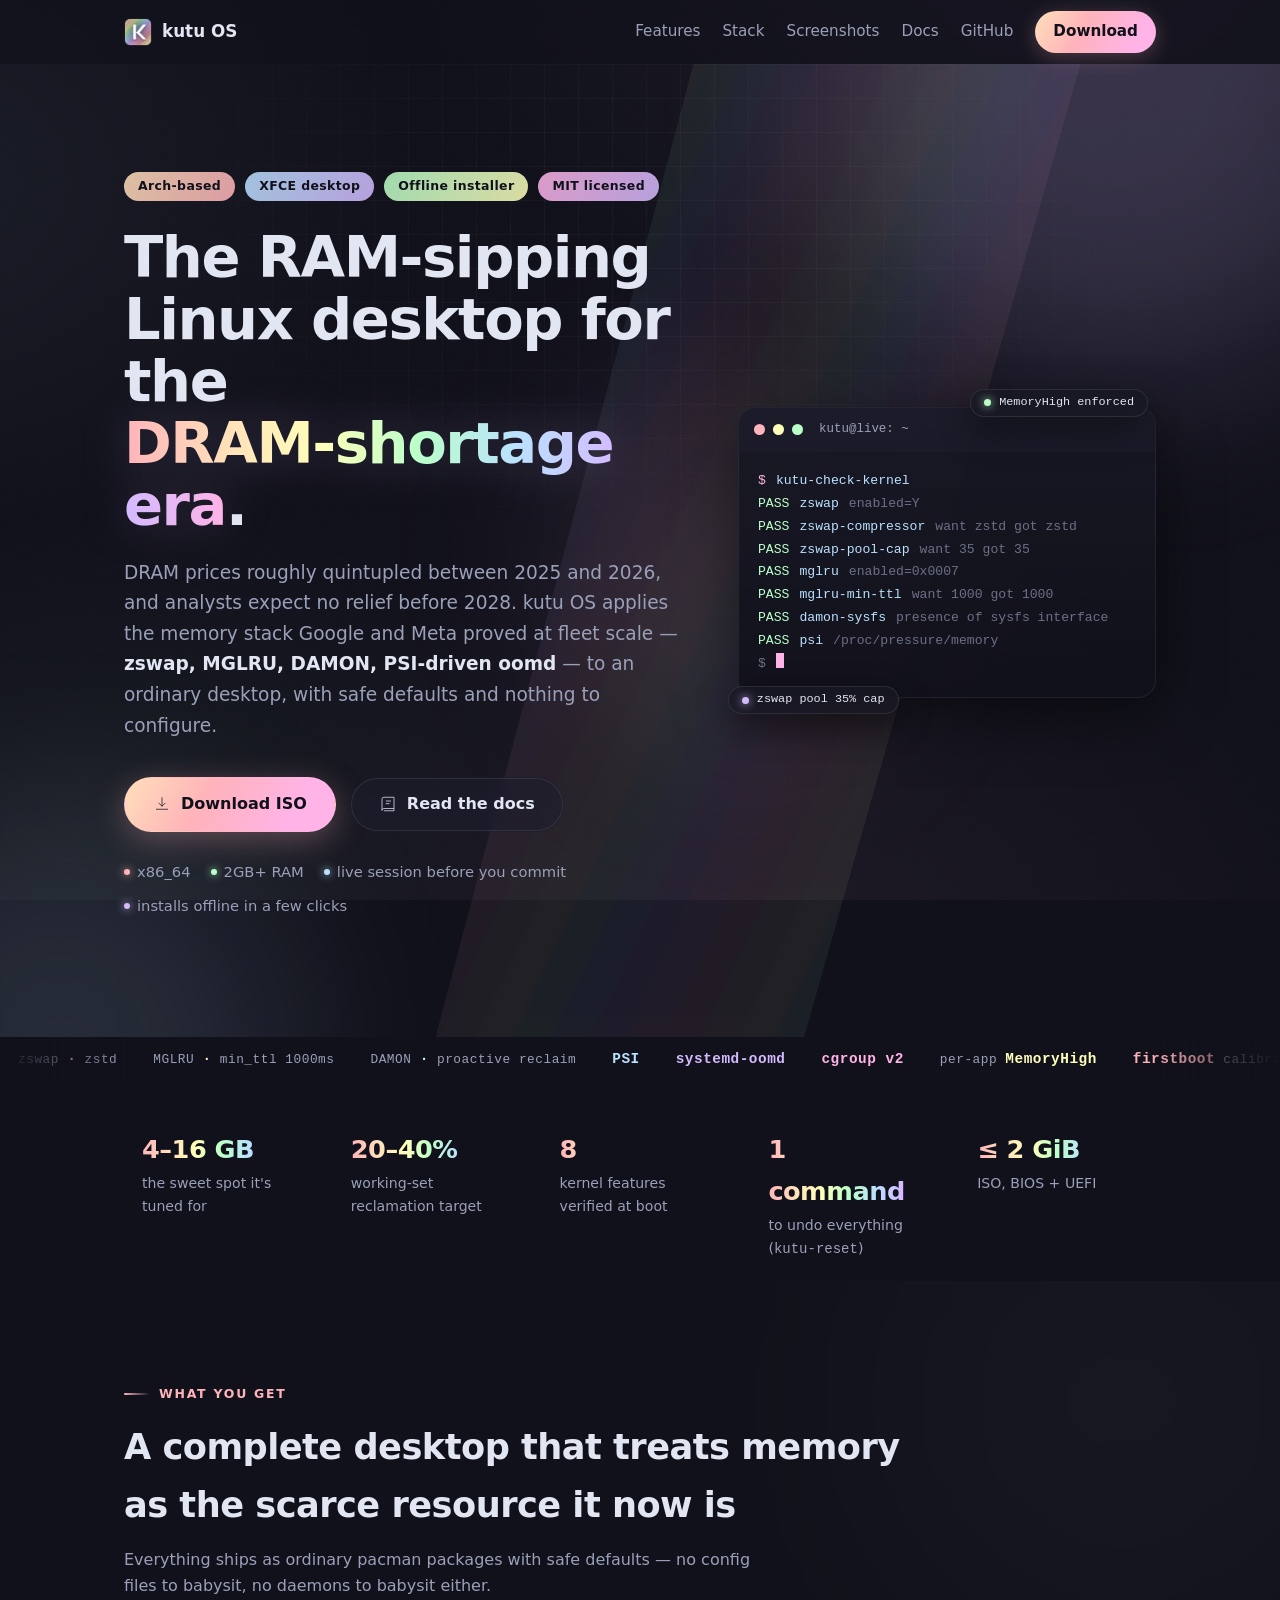
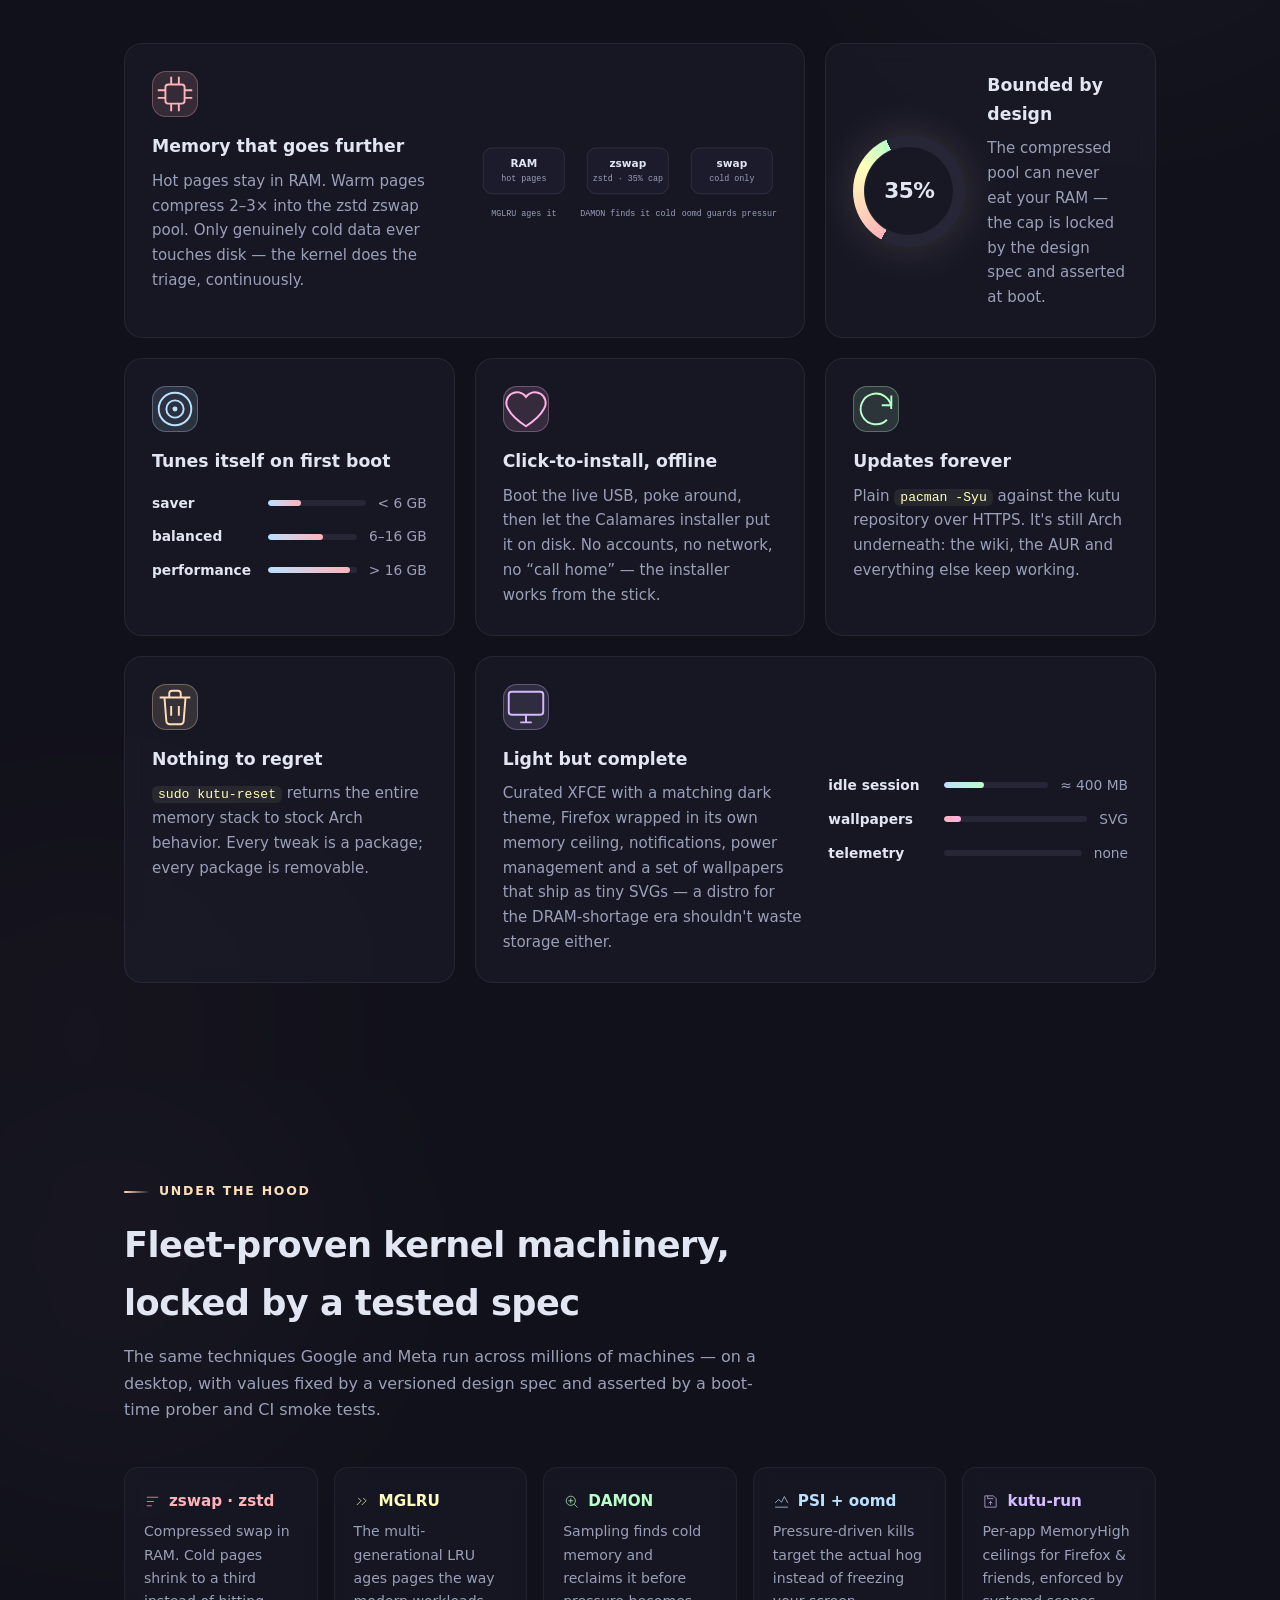
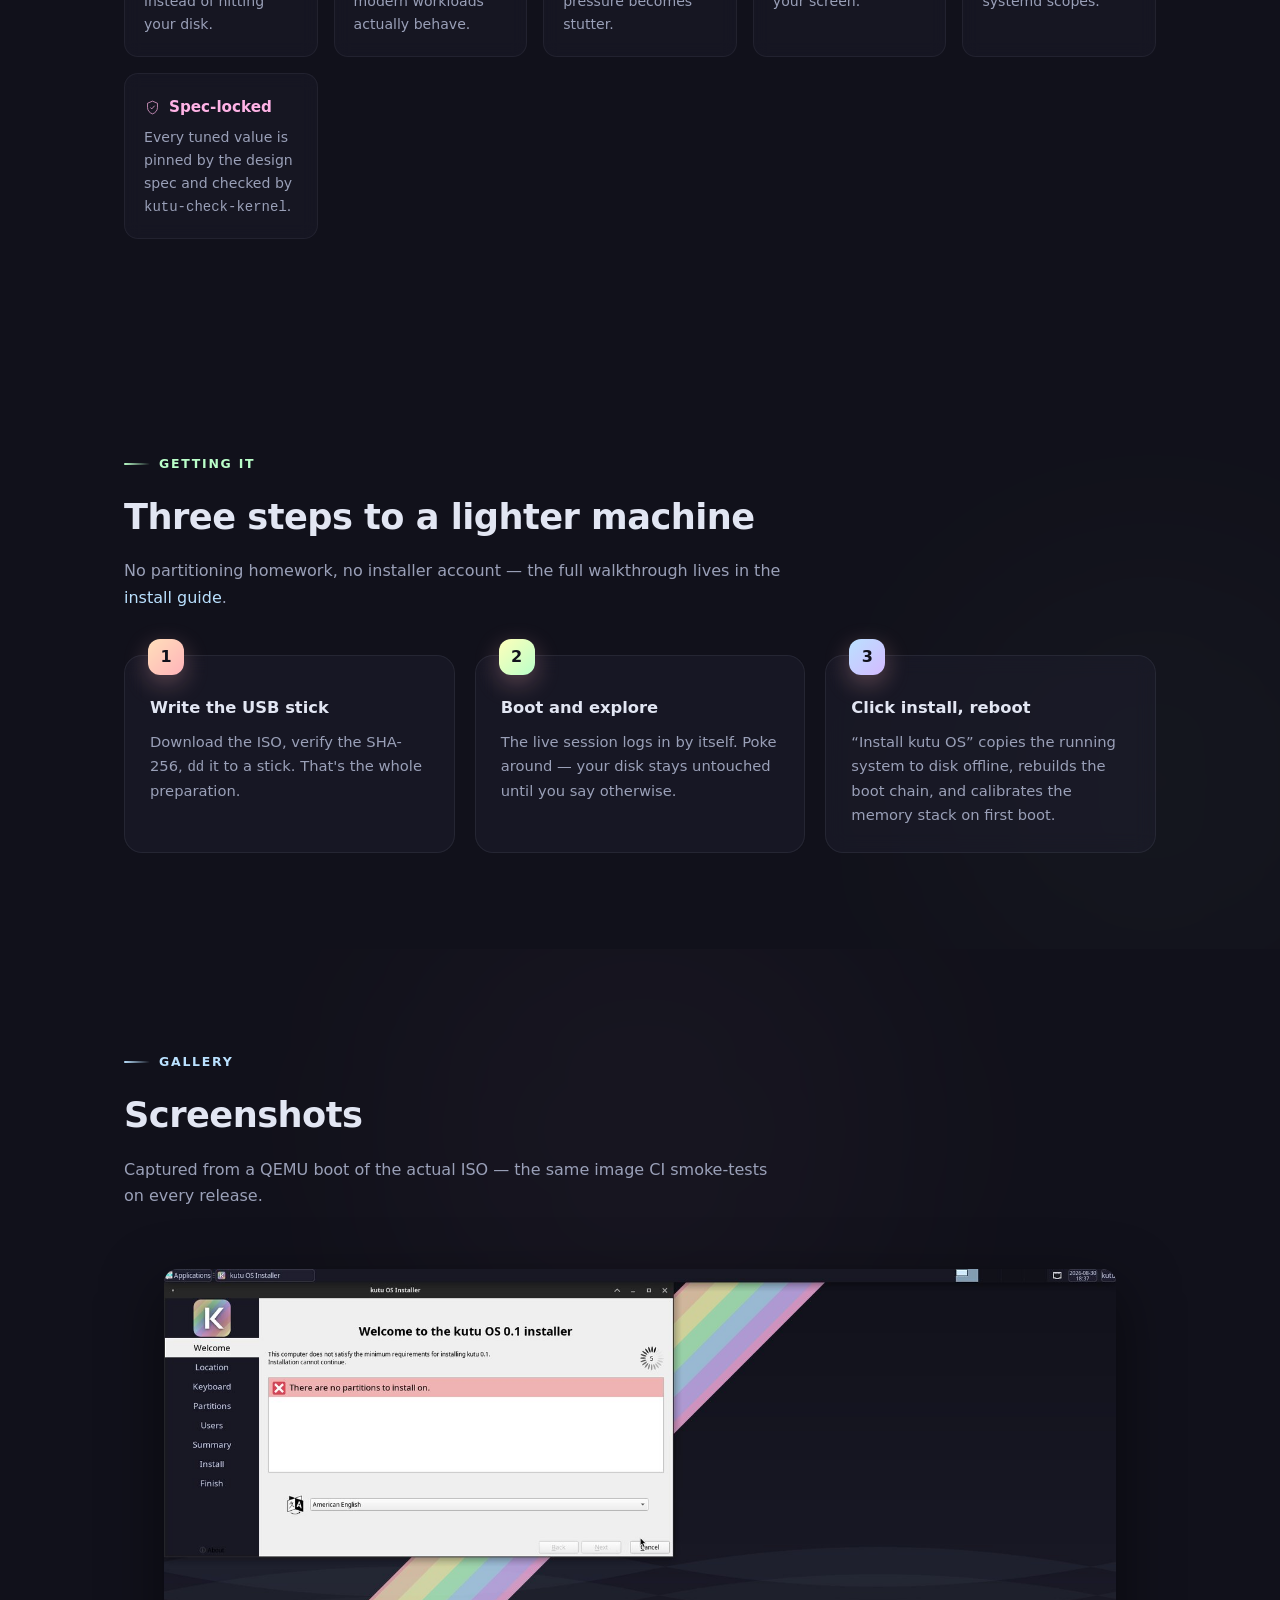
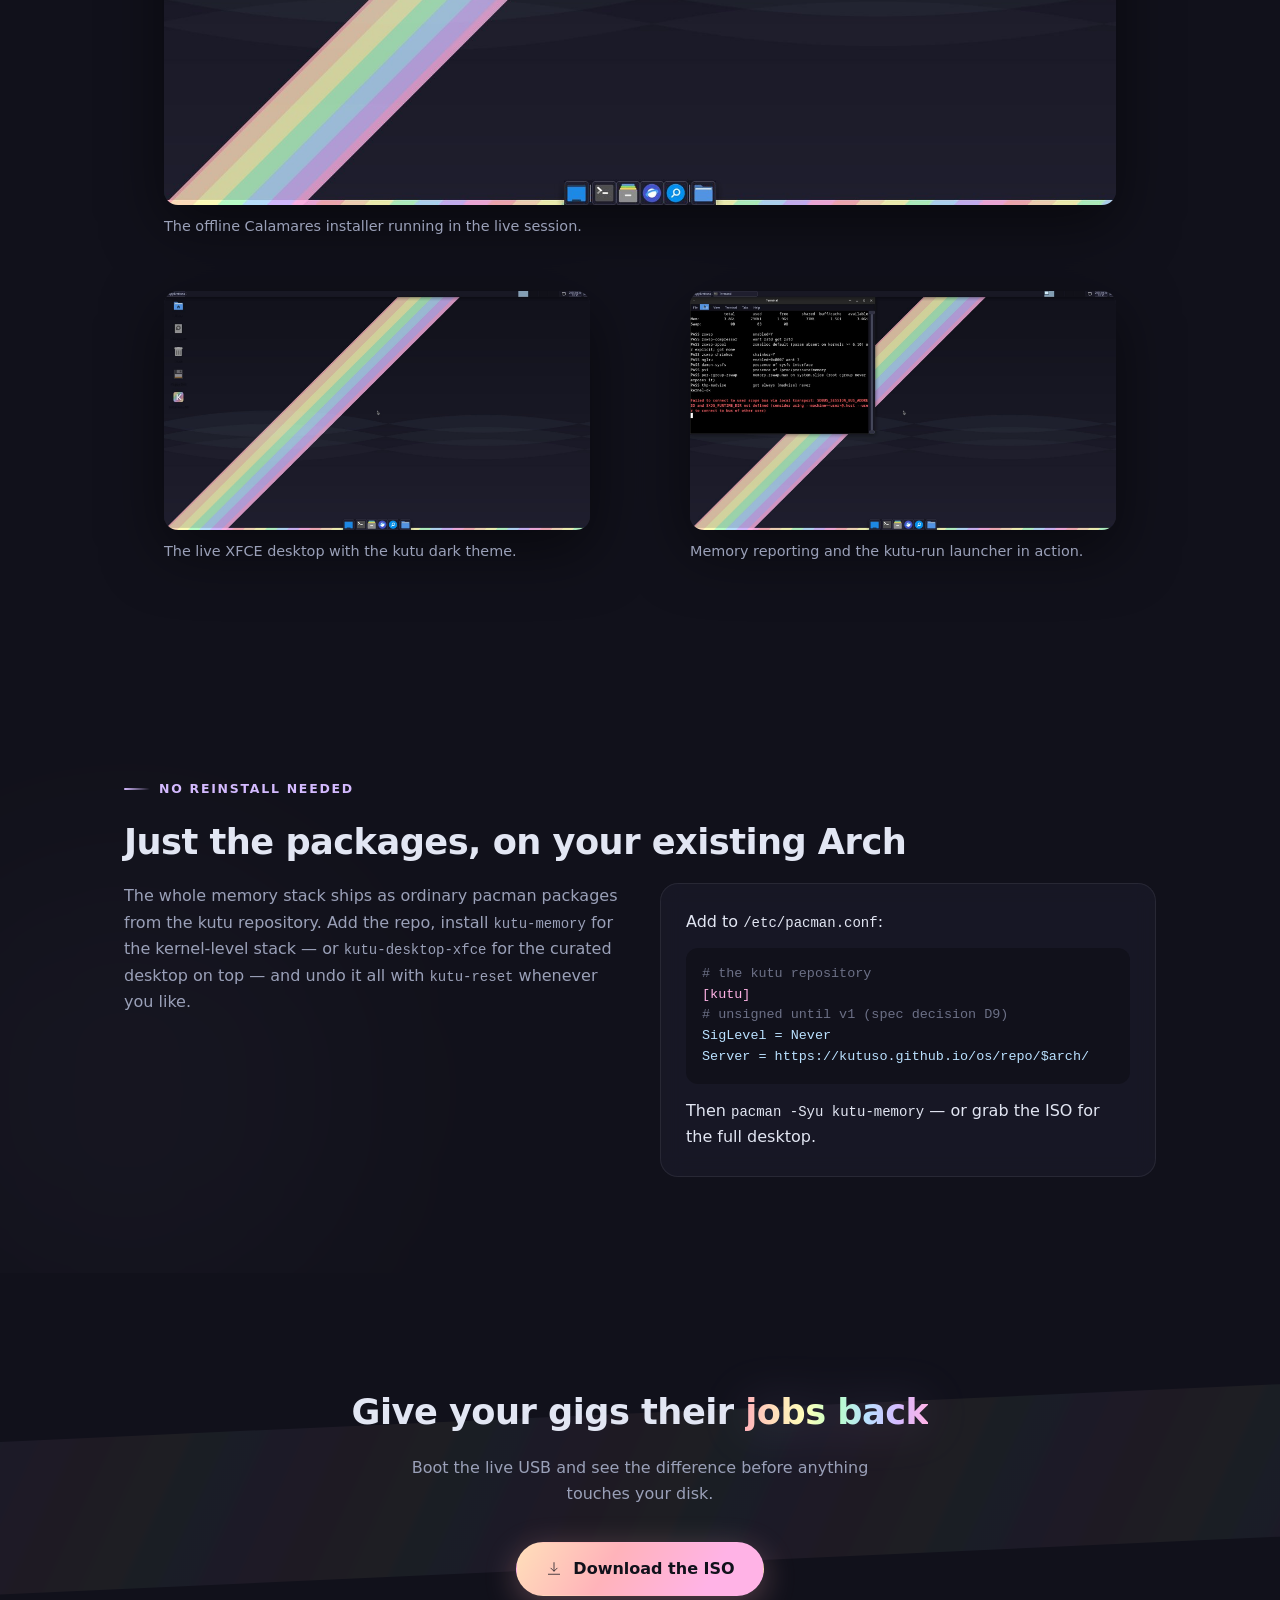
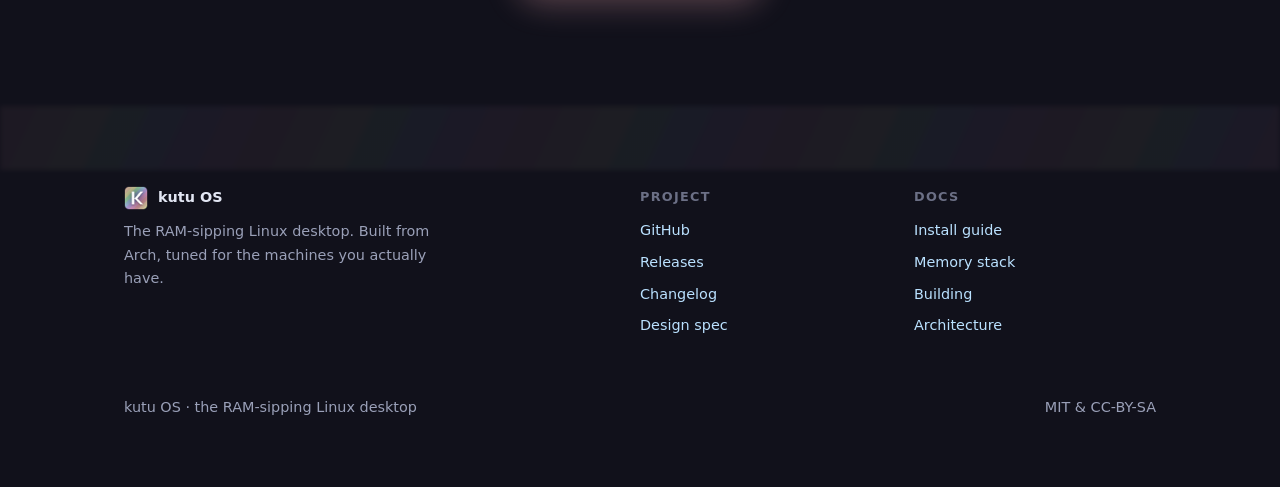
==== commit df4c6d15: "docs: make the existing-arch install path work as shipped the kutu repo currently serves unsigned pa" ====
--- a/docs/index.html
+++ b/docs/index.html
@@ -660,8 +660,10 @@
         <p style="margin:0">Add to <code>/etc/pacman.conf</code>:</p>
         <pre><span class="c"># the kutu repository</span>
 <span class="k">[kutu]</span>
+<span class="c"># unsigned until v1 (spec decision D9)</span>
+SigLevel = Never
 Server = https://kutuso.github.io/os/repo/$arch/</pre>
-        <p style="margin:14px 0 0">Then <code>pacman -Sy kutu-memory</code> &mdash; or grab the ISO for the full desktop.</p>
+        <p style="margin:14px 0 0">Then <code>pacman -Syu kutu-memory</code> &mdash; or grab the ISO for the full desktop.</p>
       </div>
     </div>
   </div>
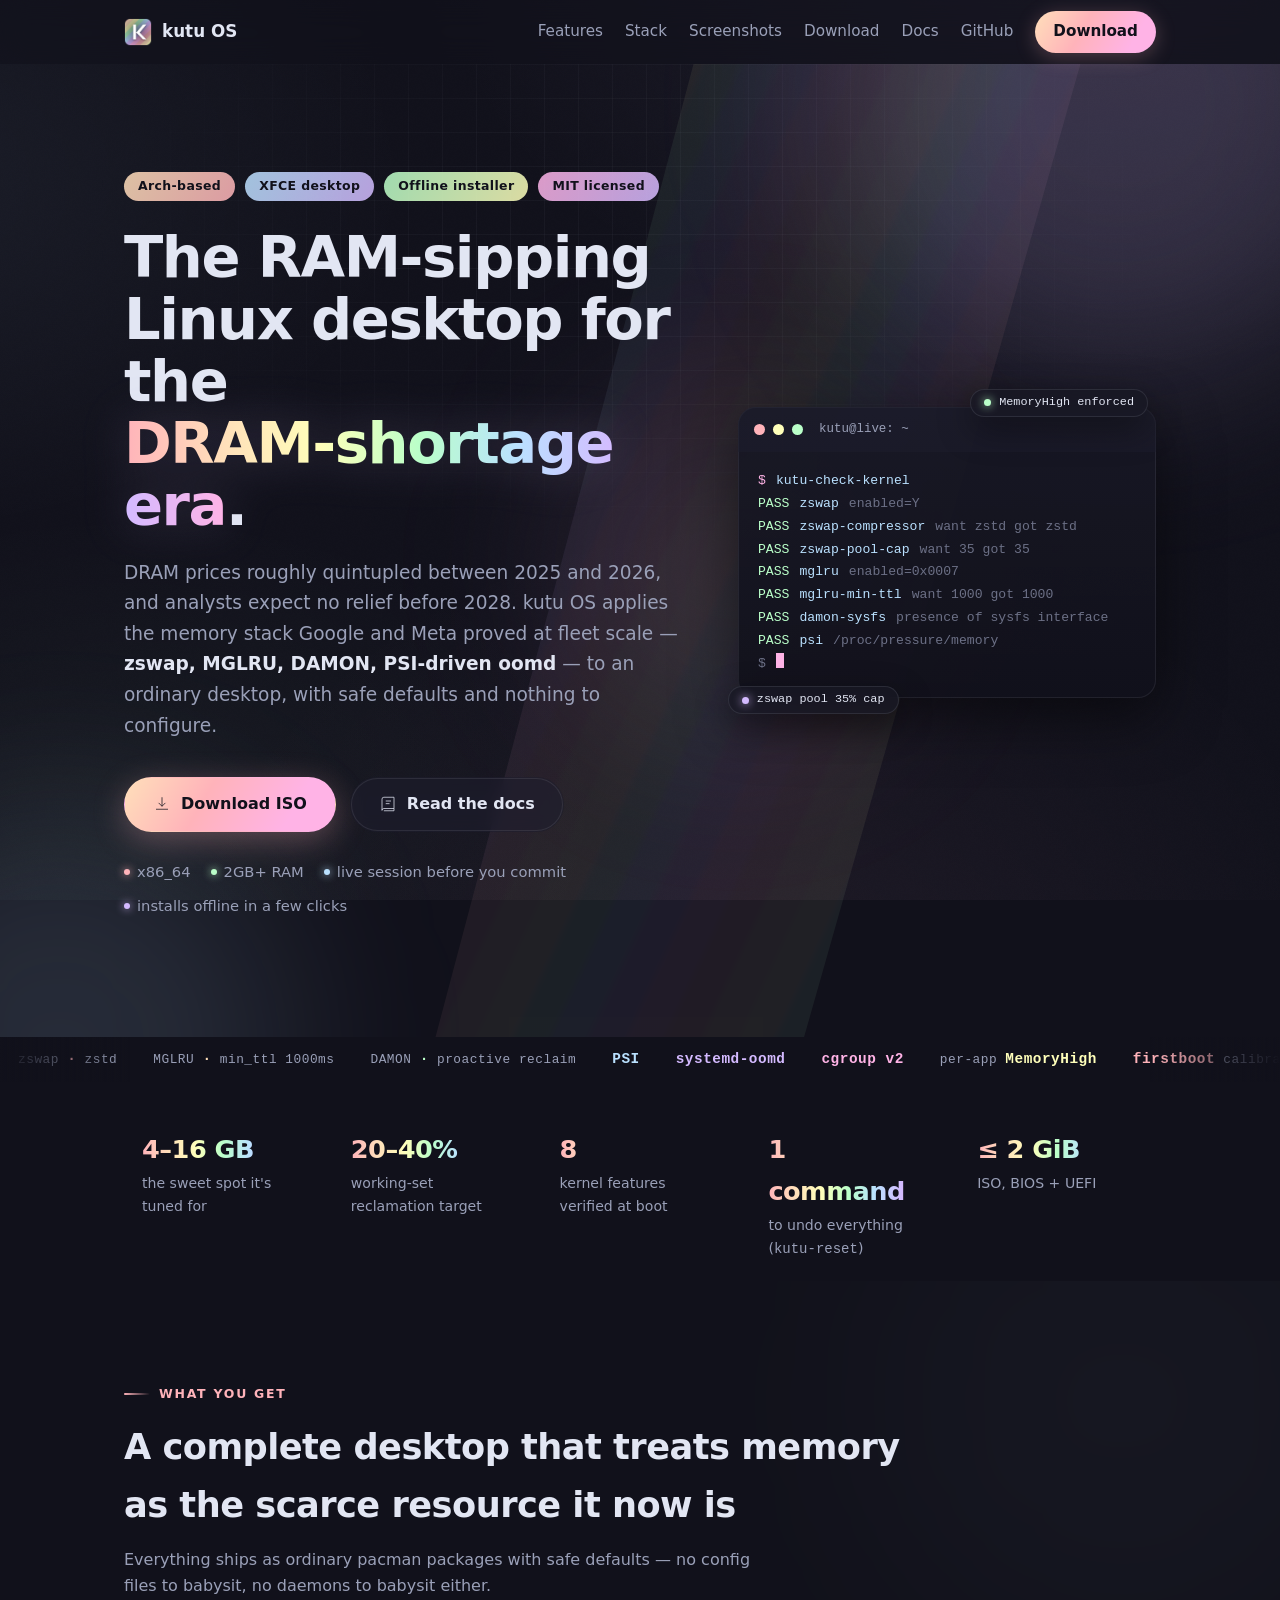
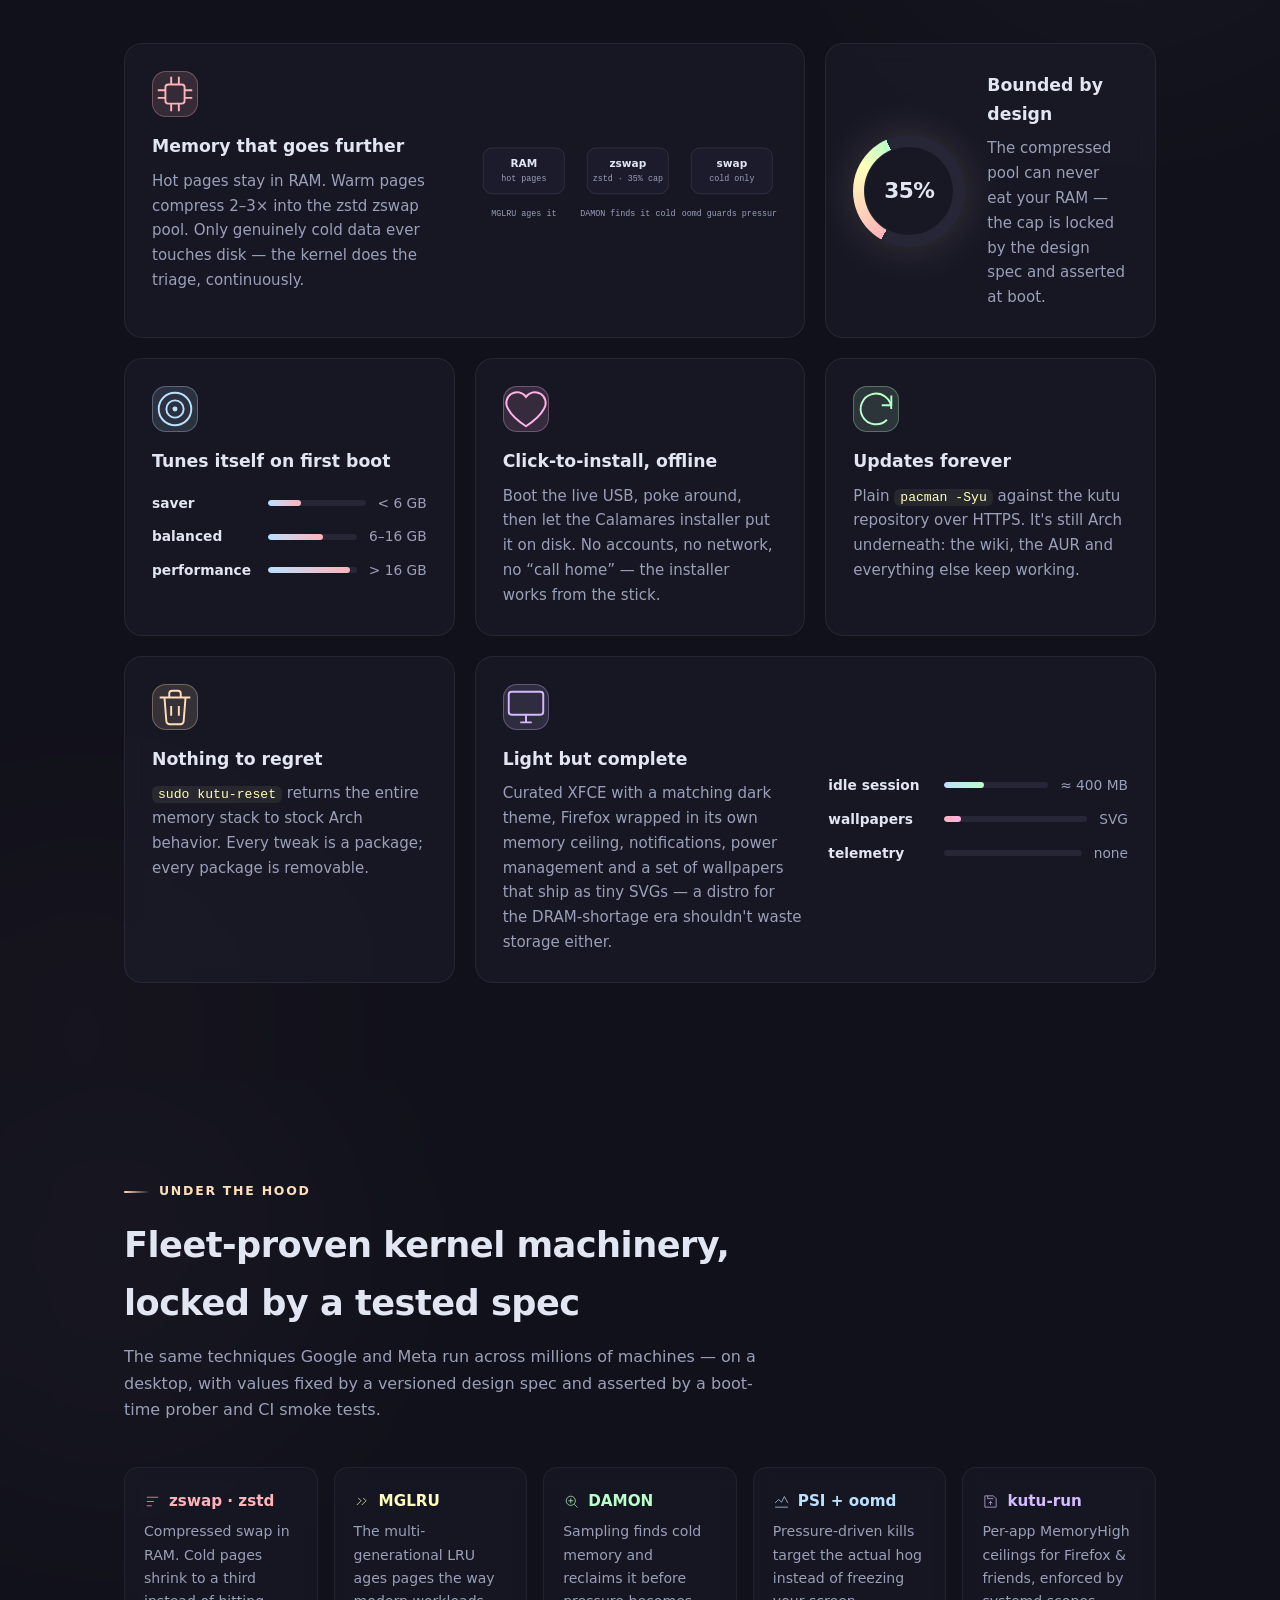
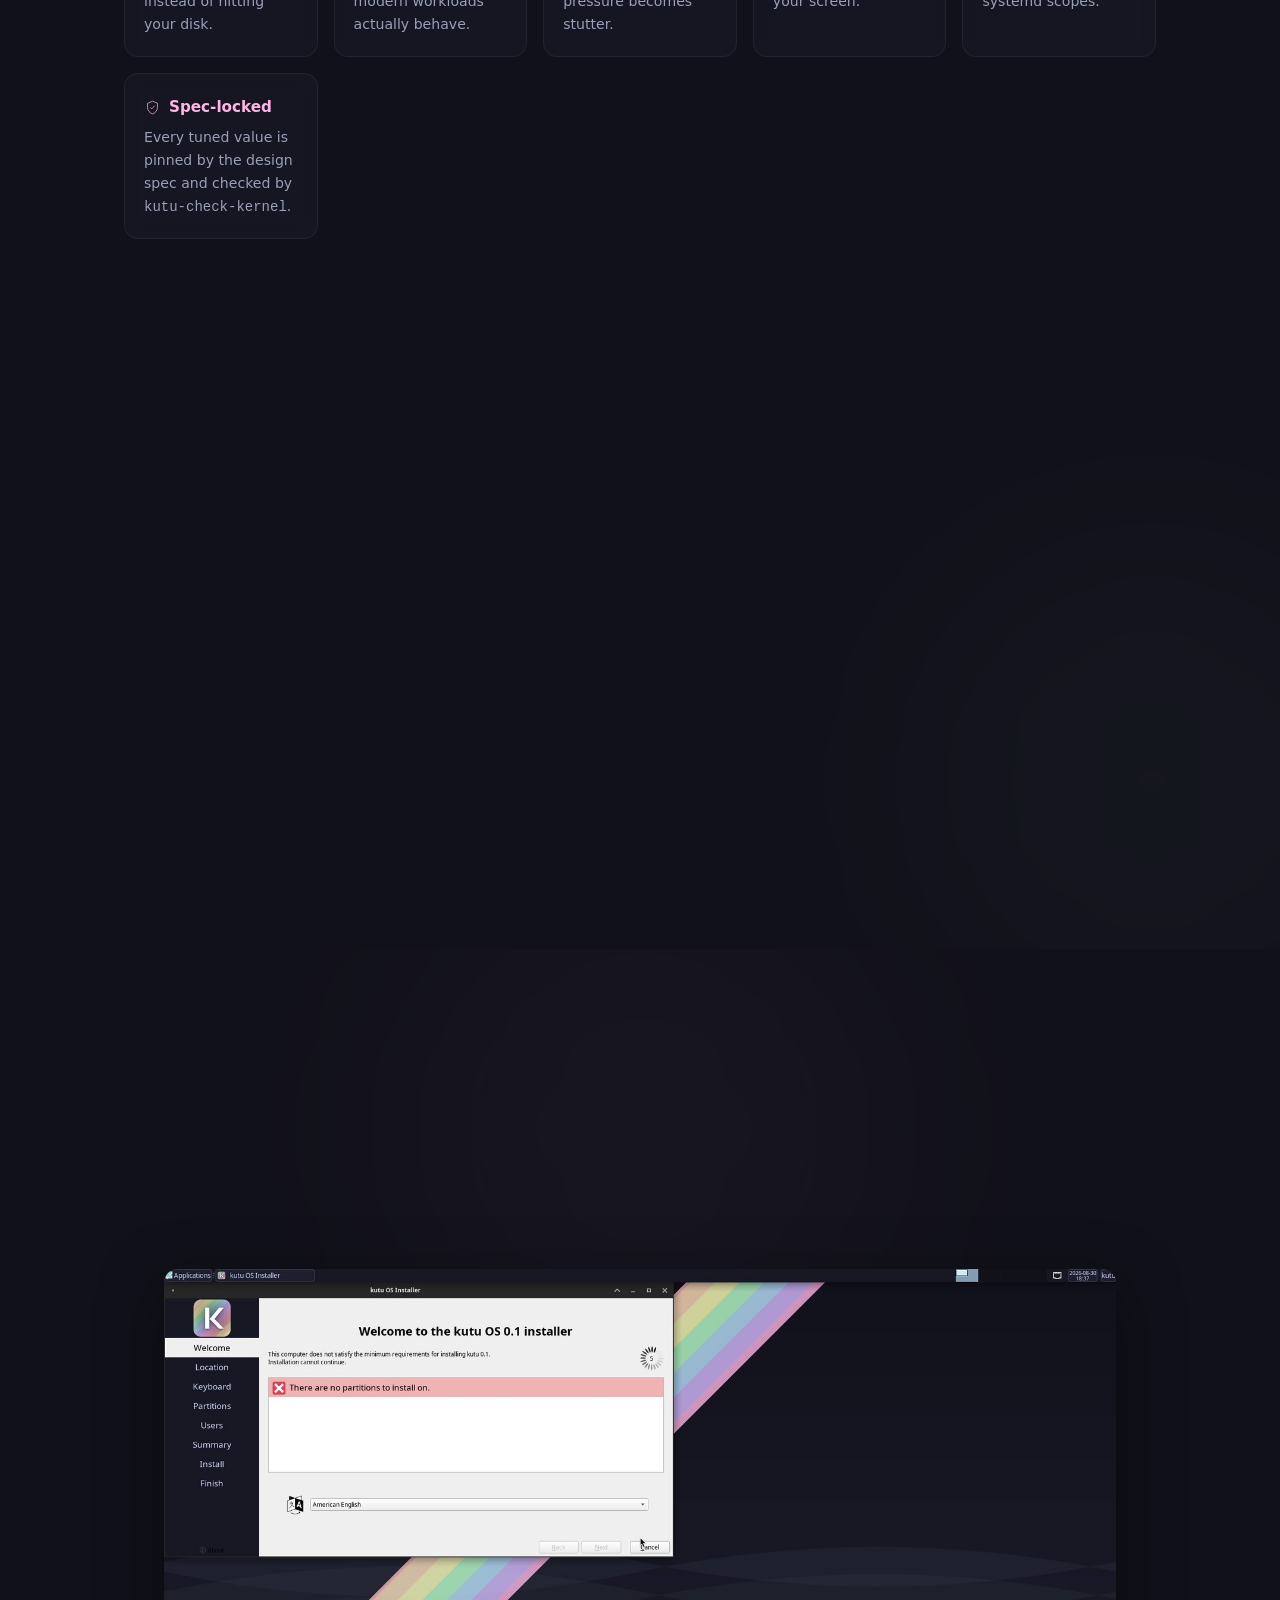
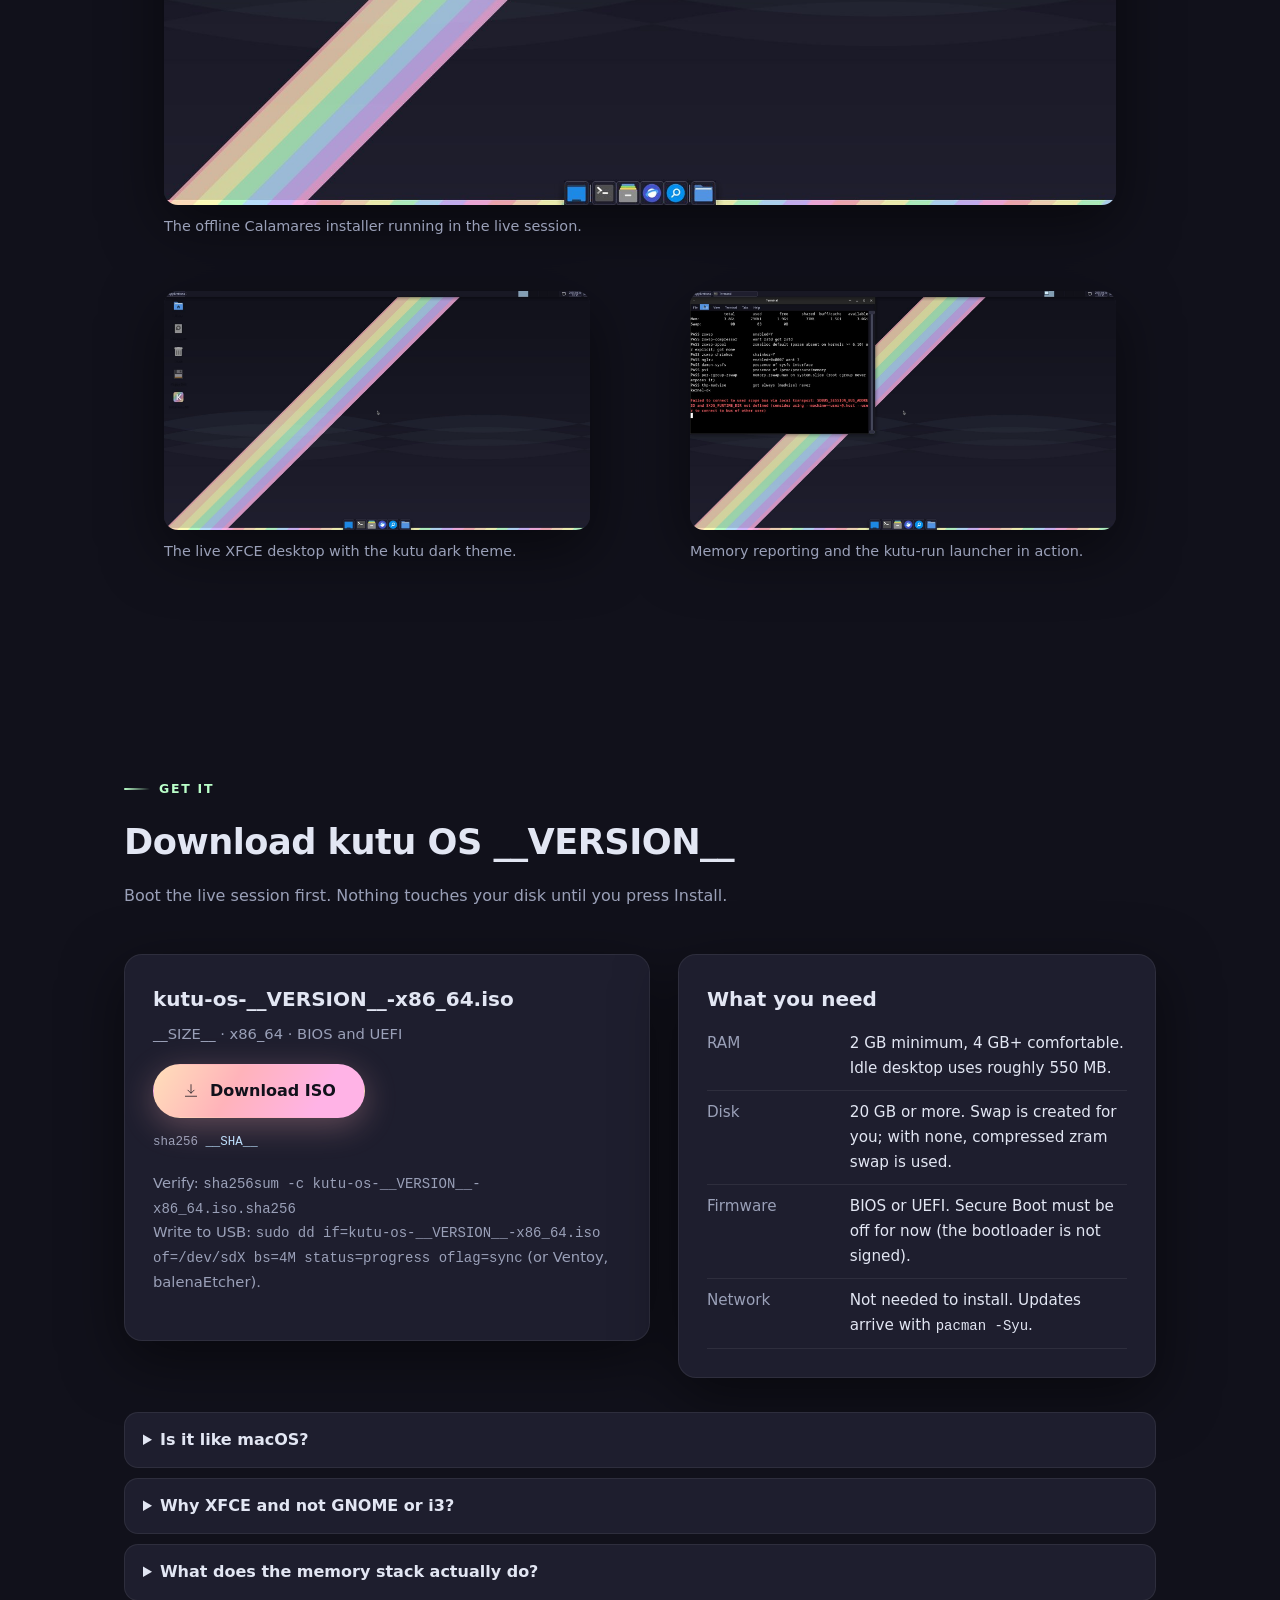
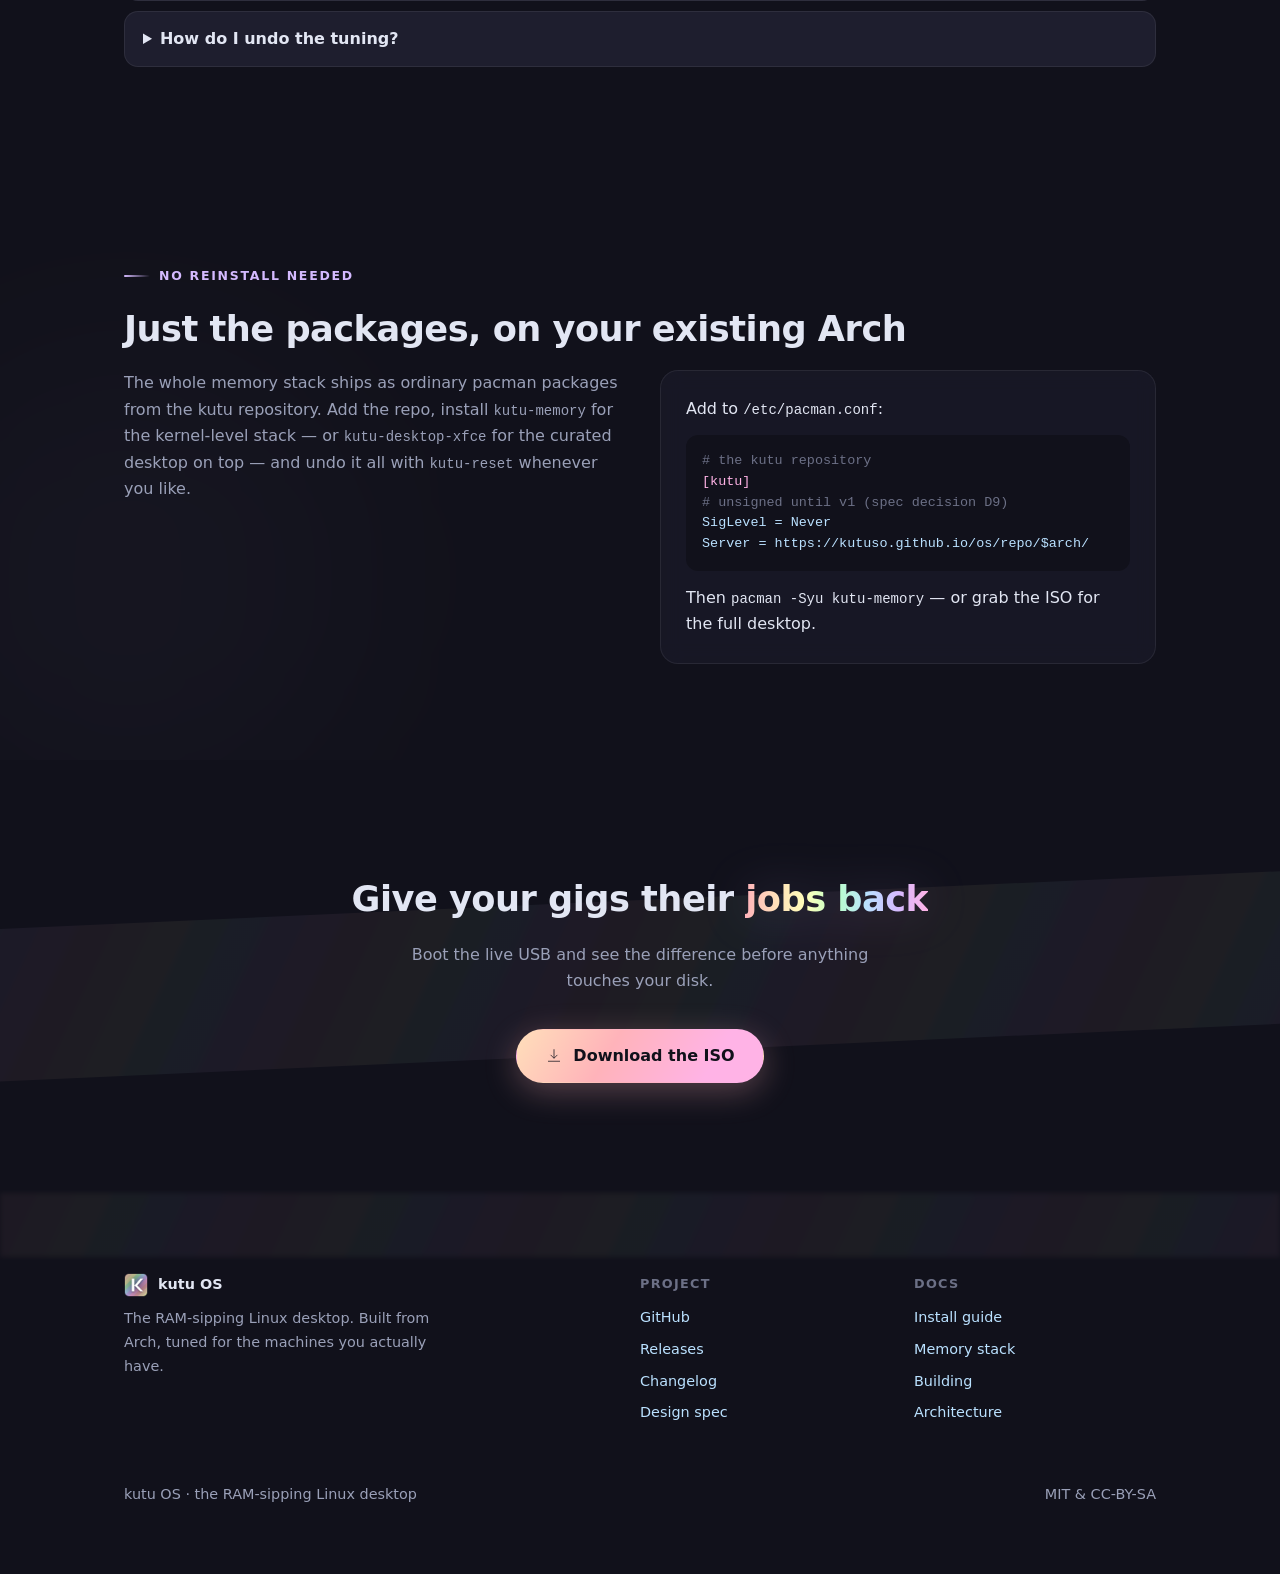
==== commit 49981321: "archiso: let networkmanager own resolv.conf instead of systemd-resolved Co-Authored-By: Claude Sonne" ====
--- a/docs/index.html
+++ b/docs/index.html
@@ -389,6 +389,20 @@
       .card:hover, .btn:hover, .shot img:hover, .stack .cell:hover { transform: none; }
       .btn-primary::after { display: none; }
     }
+
+    .dl-grid{display:grid;grid-template-columns:1.1fr 1fr;gap:28px;margin-top:28px;align-items:start}
+    .dl-card{background:var(--surface);border:1px solid rgba(255,255,255,.07);border-radius:var(--radius);padding:28px;box-shadow:var(--glow)}
+    .dl-card h3{margin:0 0 6px;font-size:1.25rem}
+    .dl-meta{color:var(--muted);font-size:.92rem;margin:0 0 18px}
+    .dl-sha{font-family:ui-monospace,monospace;font-size:.78rem;color:var(--muted);word-break:break-all;margin:14px 0 0}
+    .reqs{width:100%;border-collapse:collapse;font-size:.95rem}
+    .reqs td{padding:9px 0;border-bottom:1px solid rgba(255,255,255,.07);vertical-align:top}
+    .reqs td:first-child{color:var(--muted);width:34%}
+    .faq{margin-top:34px;display:grid;gap:10px}
+    .faq details{background:var(--surface);border:1px solid rgba(255,255,255,.07);border-radius:14px;padding:14px 18px}
+    .faq summary{cursor:pointer;font-weight:600}
+    .faq p{color:var(--muted);margin:10px 0 0}
+    @media (max-width:820px){.dl-grid{grid-template-columns:1fr}}
   </style>
 </head>
 <body>
@@ -402,9 +416,10 @@
       <a href="#features">Features</a>
       <a href="#stack">Stack</a>
       <a href="#screens">Screenshots</a>
+      <a href="#download">Download</a>
       <a href="docs.html">Docs</a>
       <a href="https://github.com/kutuso/os">GitHub</a>
-      <a class="cta" href="https://github.com/kutuso/os/releases/latest">Download</a>
+      <a class="cta" href="#download">Download</a>
     </div>
   </div>
 </nav>
@@ -431,7 +446,7 @@
         ordinary desktop, with safe defaults and nothing to configure.
       </p>
       <div class="hero-btns">
-        <a class="btn btn-primary" href="https://github.com/kutuso/os/releases/latest">
+        <a class="btn btn-primary" href="#download">
           <svg class="ico" viewBox="0 0 24 24" fill="none"><path d="M12 3v12m0 0l-4.5-4.5M12 15l4.5-4.5M4 19h16"/></svg>
           Download ISO
         </a>
@@ -643,6 +658,41 @@
   </div>
 </section>
 
+<section id="download">
+  <div class="wrap">
+    <div class="kicker reveal" style="--k:#BAFFC9">Get it</div>
+    <h2 class="reveal">Download kutu OS __VERSION__</h2>
+    <p class="section-sub reveal">Boot the live session first. Nothing touches your disk until you press Install.</p>
+    <div class="dl-grid">
+      <div class="dl-card reveal">
+        <h3>kutu-os-__VERSION__-x86_64.iso</h3>
+        <p class="dl-meta">__SIZE__ &middot; x86_64 &middot; BIOS and UEFI</p>
+        <a class="btn btn-primary" href="__ISO_URL__">
+          <svg class="ico" viewBox="0 0 24 24" fill="none"><path d="M12 3v12m0 0l-4.5-4.5M12 15l4.5-4.5M4 19h16"/></svg>
+          Download ISO
+        </a>
+        <p class="dl-sha">sha256 <a href="__SHA_URL__">__SHA__</a></p>
+        <p class="dl-meta" style="margin-top:18px">Verify: <code>sha256sum -c kutu-os-__VERSION__-x86_64.iso.sha256</code><br>Write to USB: <code>sudo dd if=kutu-os-__VERSION__-x86_64.iso of=/dev/sdX bs=4M status=progress oflag=sync</code> (or Ventoy, balenaEtcher).</p>
+      </div>
+      <div class="dl-card reveal">
+        <h3>What you need</h3>
+        <table class="reqs">
+          <tr><td>RAM</td><td>2&nbsp;GB minimum, 4&nbsp;GB+ comfortable. Idle desktop uses roughly 550&nbsp;MB.</td></tr>
+          <tr><td>Disk</td><td>20&nbsp;GB or more. Swap is created for you; with none, compressed zram swap is used.</td></tr>
+          <tr><td>Firmware</td><td>BIOS or UEFI. Secure Boot must be off for now (the bootloader is not signed).</td></tr>
+          <tr><td>Network</td><td>Not needed to install. Updates arrive with <code>pacman -Syu</code>.</td></tr>
+        </table>
+      </div>
+    </div>
+    <div class="faq">
+      <details><summary>Is it like macOS?</summary><p>The layout is: a slim top bar with a searchable launcher, a dock at the bottom that hides itself, <code>Super</code>+<code>Space</code> to search, <code>Super</code>+<code>Q</code> to quit a window, <code>Super</code>+<code>Tab</code> to switch apps, tap-to-click and natural scrolling on touchpads. It is still Linux underneath, so software comes from the package manager.</p></details>
+      <details><summary>Why XFCE and not GNOME or i3?</summary><p>GNOME costs several hundred megabytes more at idle, which defeats the purpose. A tiling window manager like i3 is lighter still, but it asks every user to learn a new way of working. XFCE with a dock gives most of the saving and none of the learning curve.</p></details>
+      <details><summary>What does the memory stack actually do?</summary><p>It compresses cold memory (zram, or zswap in front of a disk swap), uses the kernel's multi-generational LRU to pick better pages to evict, reclaims idle regions early with DAMON, and lets systemd-oomd stop a runaway app before the desktop freezes. Browsers run under a soft memory ceiling. <code>kutu-doctor</code> shows all of it live.</p></details>
+      <details><summary>How do I undo the tuning?</summary><p>Run <code>sudo kutu-reset</code>. It restores stock Arch defaults for every setting kutu changes.</p></details>
+    </div>
+  </div>
+</section>
+
 <section id="arch">
   <div class="wash" style="width:460px;height:460px;background:rgba(212,186,255,0.05);bottom:-8%;left:-8%"></div>
   <div class="wrap">
@@ -674,7 +724,7 @@
   <div class="wrap">
     <h2>Give your gigs their <span class="grad">jobs back</span></h2>
     <p>Boot the live USB and see the difference before anything touches your disk.</p>
-    <a class="btn btn-primary" href="https://github.com/kutuso/os/releases/latest">
+    <a class="btn btn-primary" href="#download">
       <svg class="ico" viewBox="0 0 24 24" fill="none"><path d="M12 3v12m0 0l-4.5-4.5M12 15l4.5-4.5M4 19h16"/></svg>
       Download the ISO
     </a>
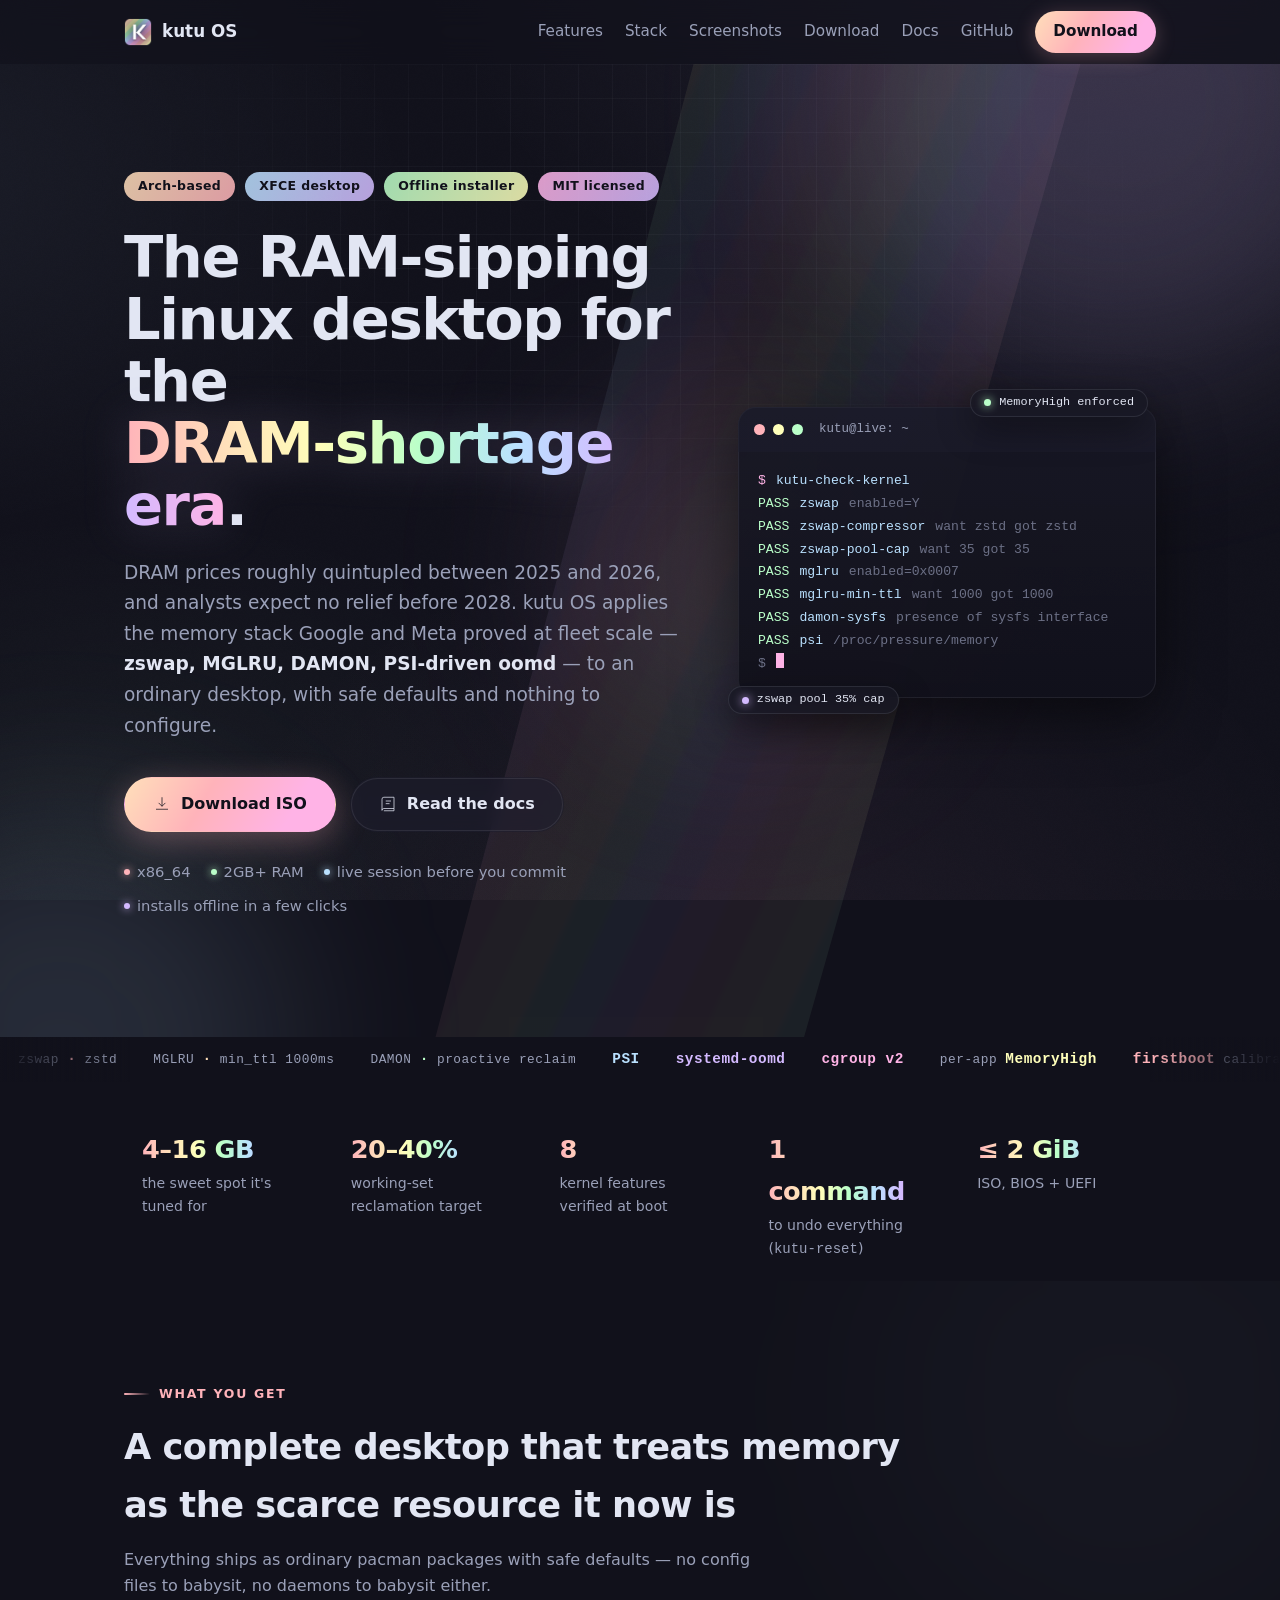
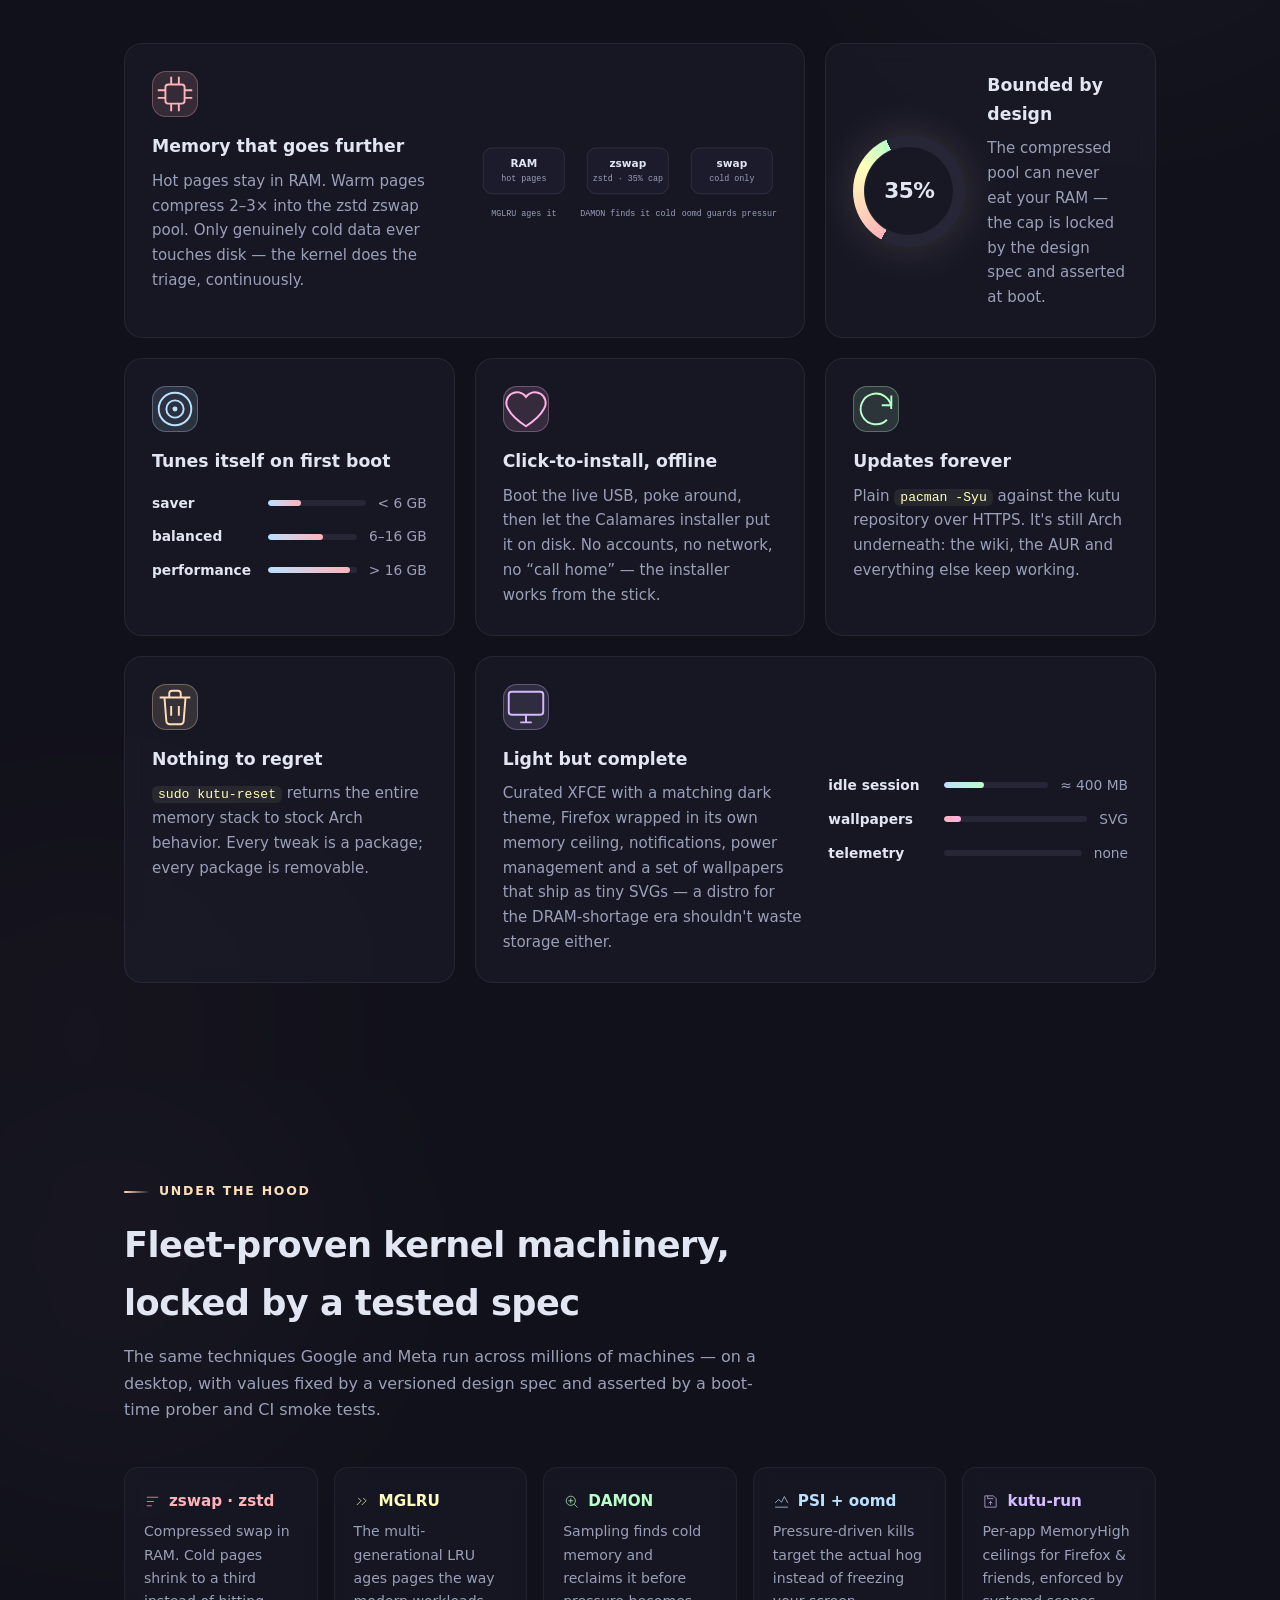
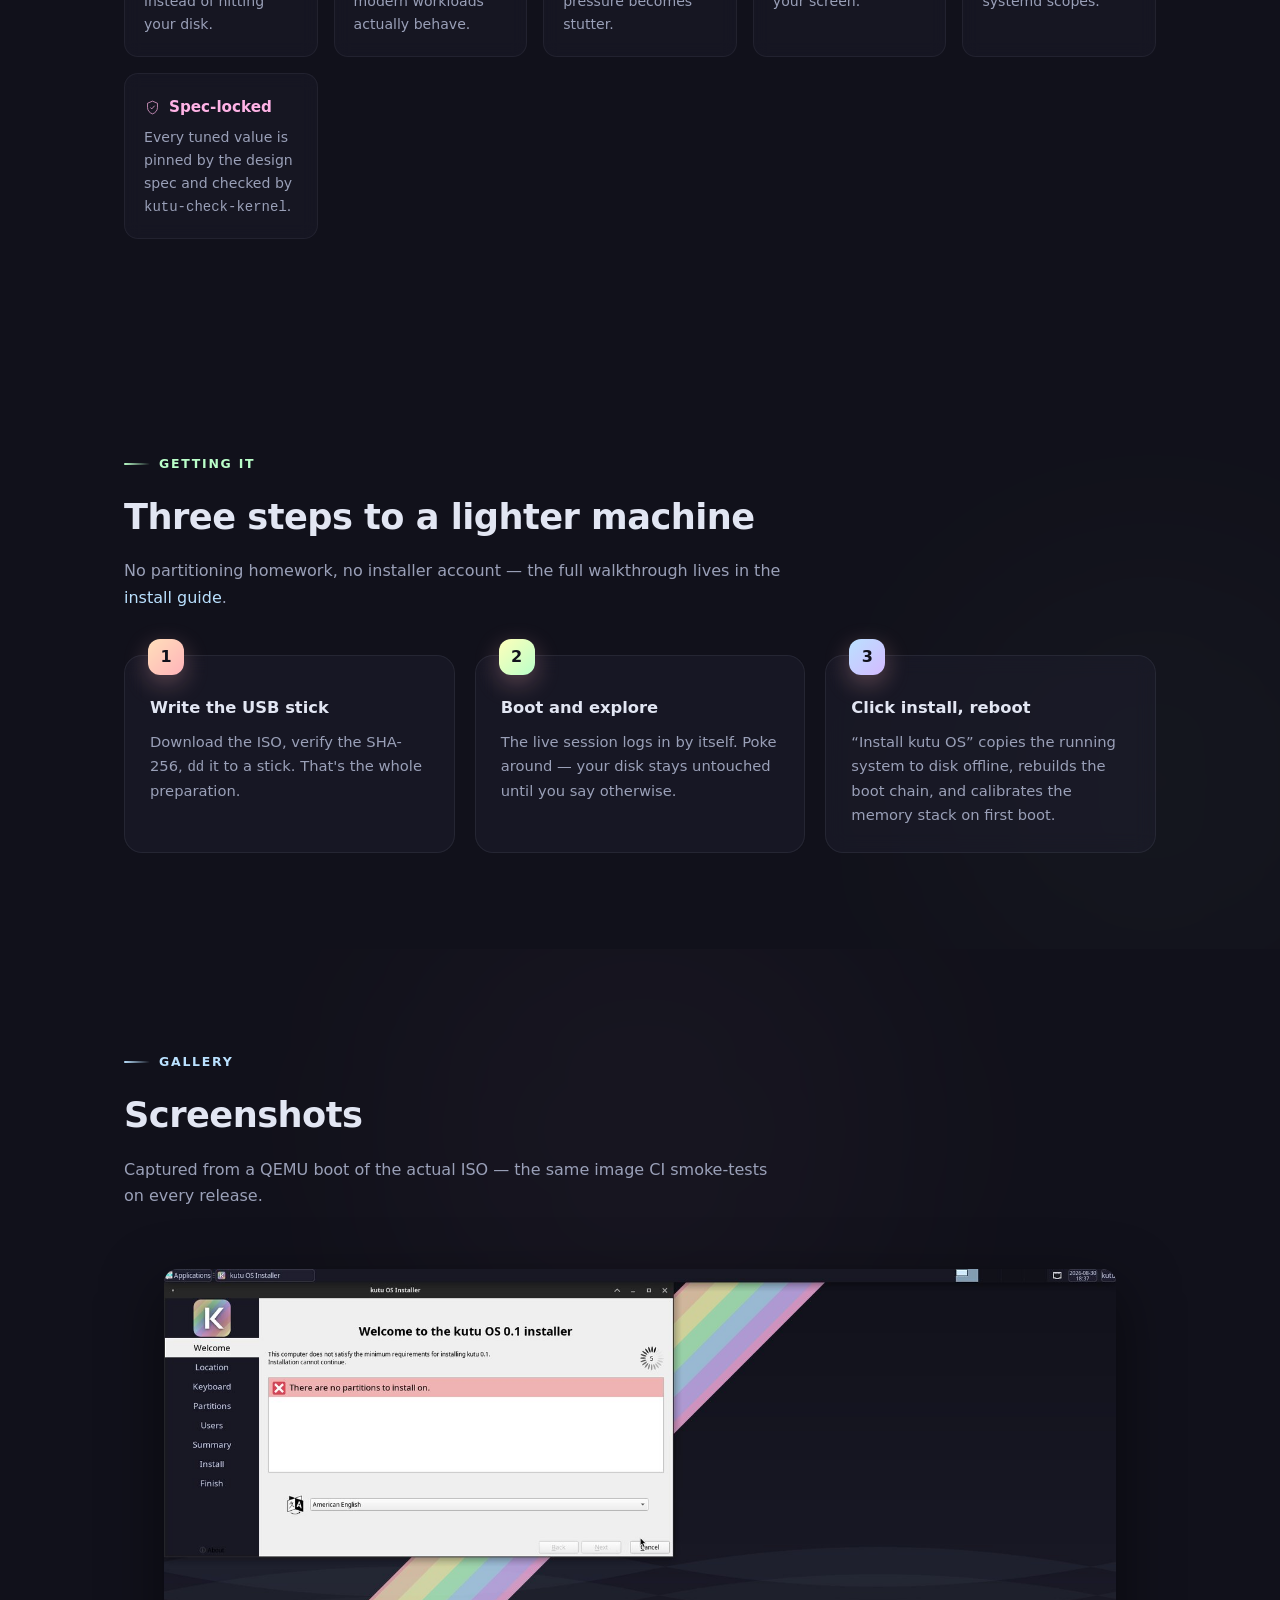
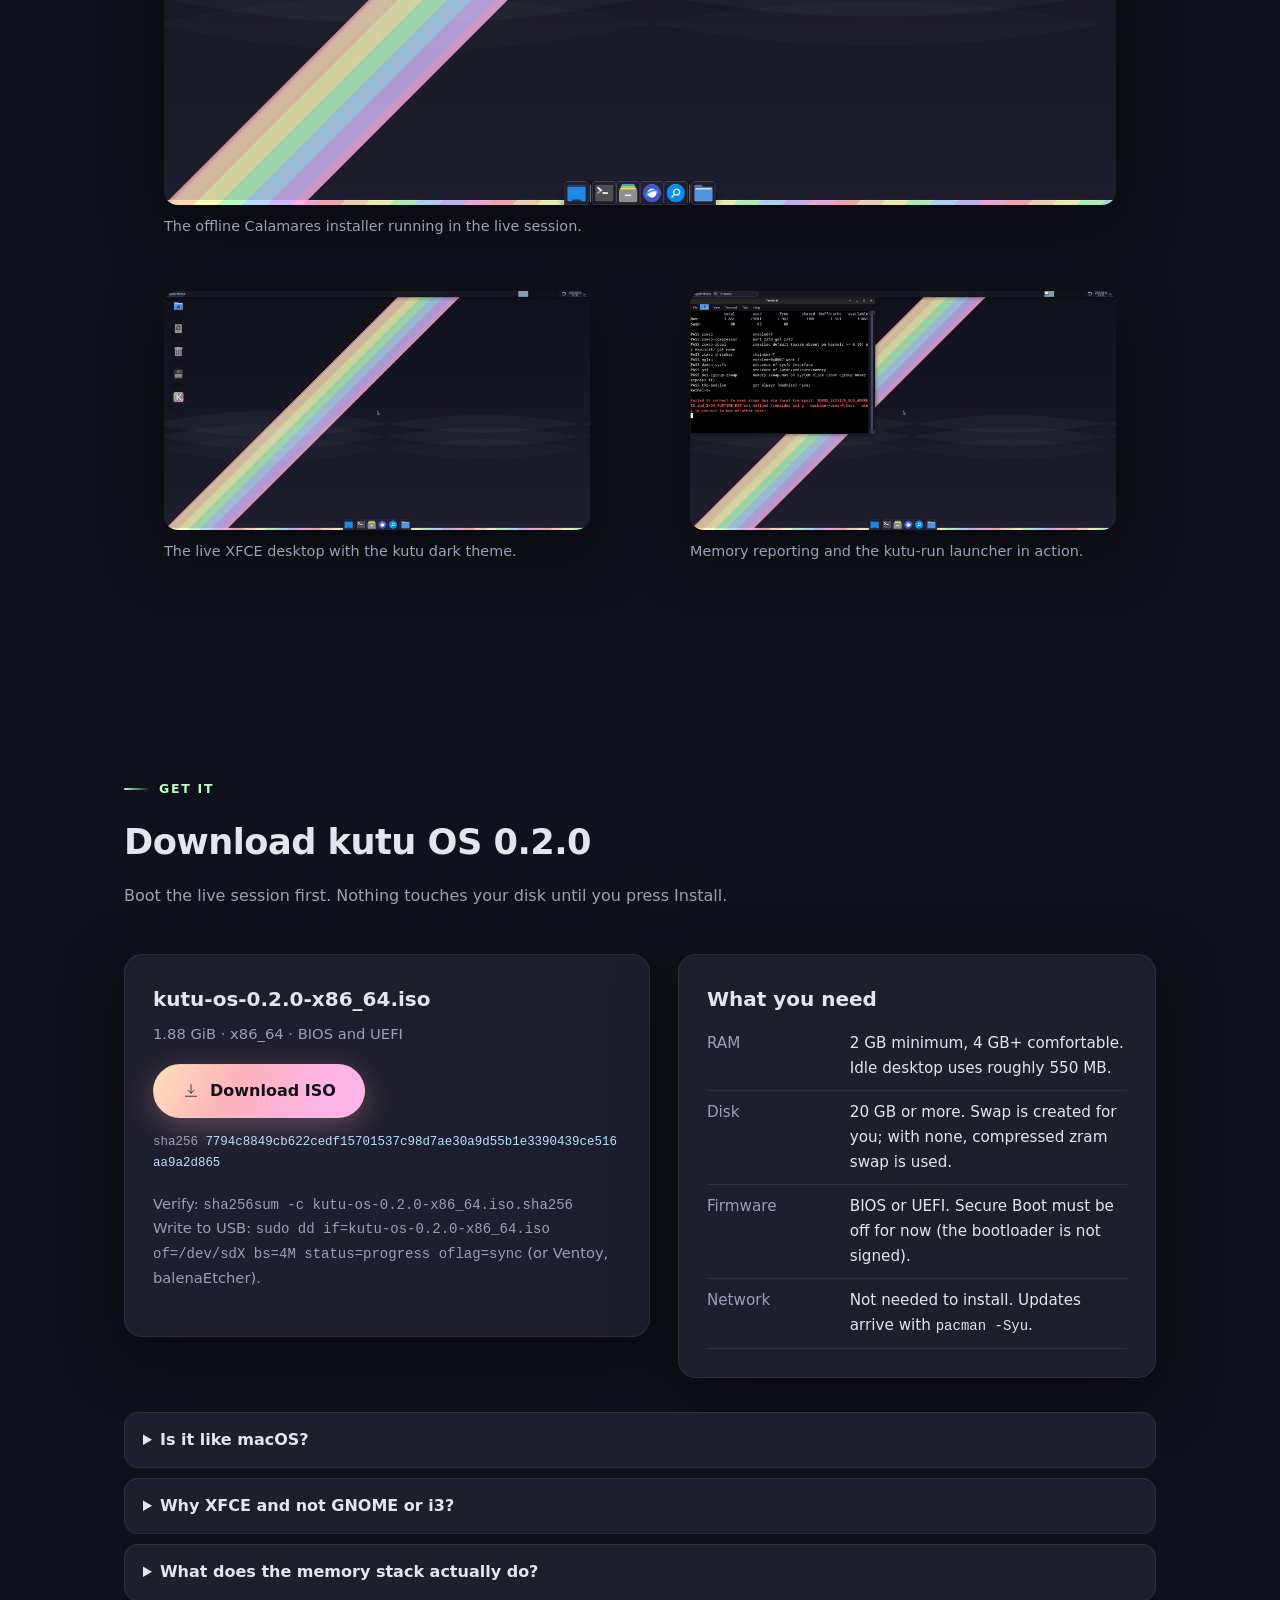
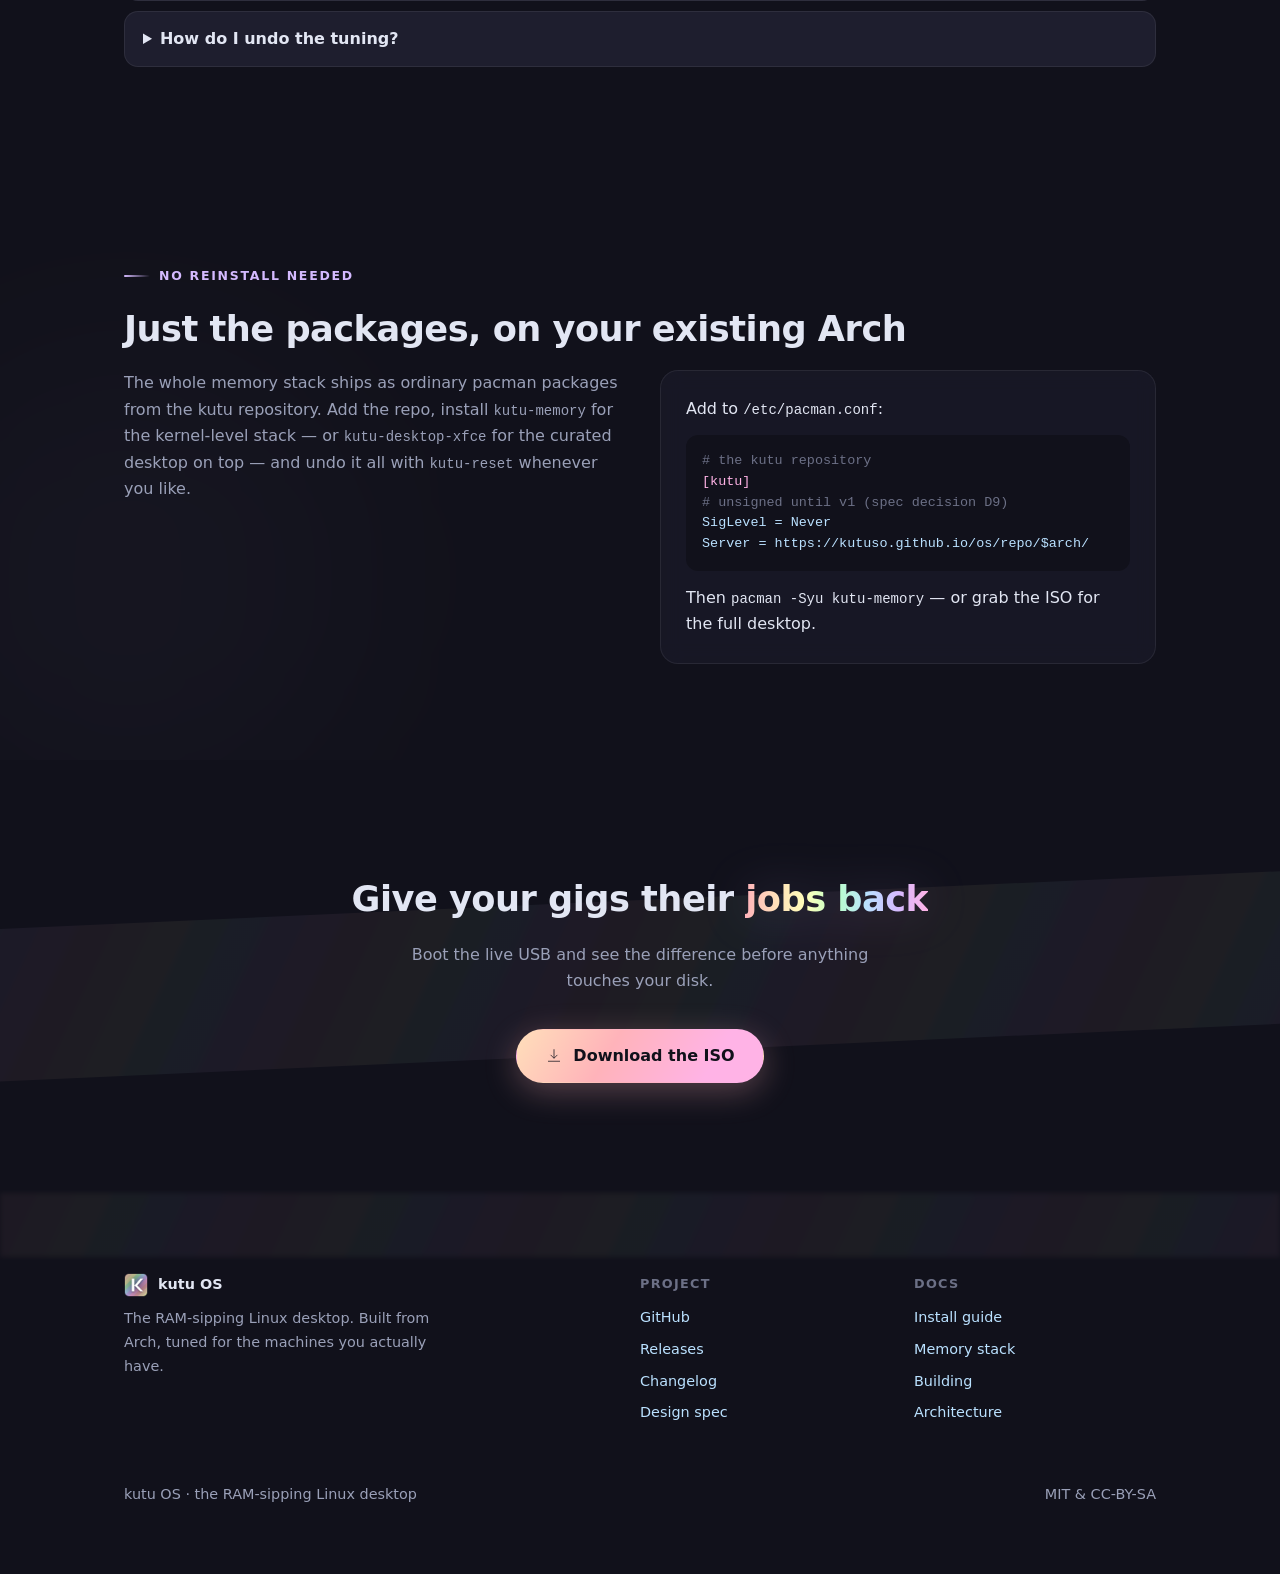
==== commit cf69bb82: "site: download section with checksum, requirements and faq Co-Authored-By: Claude Sonnet 5.5 <norepl" ====
--- a/docs/index.html
+++ b/docs/index.html
@@ -661,18 +661,18 @@
 <section id="download">
   <div class="wrap">
     <div class="kicker reveal" style="--k:#BAFFC9">Get it</div>
-    <h2 class="reveal">Download kutu OS __VERSION__</h2>
+    <h2 class="reveal">Download kutu OS 0.2.0</h2>
     <p class="section-sub reveal">Boot the live session first. Nothing touches your disk until you press Install.</p>
     <div class="dl-grid">
       <div class="dl-card reveal">
-        <h3>kutu-os-__VERSION__-x86_64.iso</h3>
-        <p class="dl-meta">__SIZE__ &middot; x86_64 &middot; BIOS and UEFI</p>
-        <a class="btn btn-primary" href="__ISO_URL__">
+        <h3>kutu-os-0.2.0-x86_64.iso</h3>
+        <p class="dl-meta">1.88 GiB &middot; x86_64 &middot; BIOS and UEFI</p>
+        <a class="btn btn-primary" href="https://kutu-os-releases.s3.ap-south-1.amazonaws.com/kutu-os-0.2.0-x86_64.iso">
           <svg class="ico" viewBox="0 0 24 24" fill="none"><path d="M12 3v12m0 0l-4.5-4.5M12 15l4.5-4.5M4 19h16"/></svg>
           Download ISO
         </a>
-        <p class="dl-sha">sha256 <a href="__SHA_URL__">__SHA__</a></p>
-        <p class="dl-meta" style="margin-top:18px">Verify: <code>sha256sum -c kutu-os-__VERSION__-x86_64.iso.sha256</code><br>Write to USB: <code>sudo dd if=kutu-os-__VERSION__-x86_64.iso of=/dev/sdX bs=4M status=progress oflag=sync</code> (or Ventoy, balenaEtcher).</p>
+        <p class="dl-sha">sha256 <a href="https://kutu-os-releases.s3.ap-south-1.amazonaws.com/kutu-os-0.2.0-x86_64.iso.sha256">7794c8849cb622cedf15701537c98d7ae30a9d55b1e3390439ce516aa9a2d865</a></p>
+        <p class="dl-meta" style="margin-top:18px">Verify: <code>sha256sum -c kutu-os-0.2.0-x86_64.iso.sha256</code><br>Write to USB: <code>sudo dd if=kutu-os-0.2.0-x86_64.iso of=/dev/sdX bs=4M status=progress oflag=sync</code> (or Ventoy, balenaEtcher).</p>
       </div>
       <div class="dl-card reveal">
         <h3>What you need</h3>
